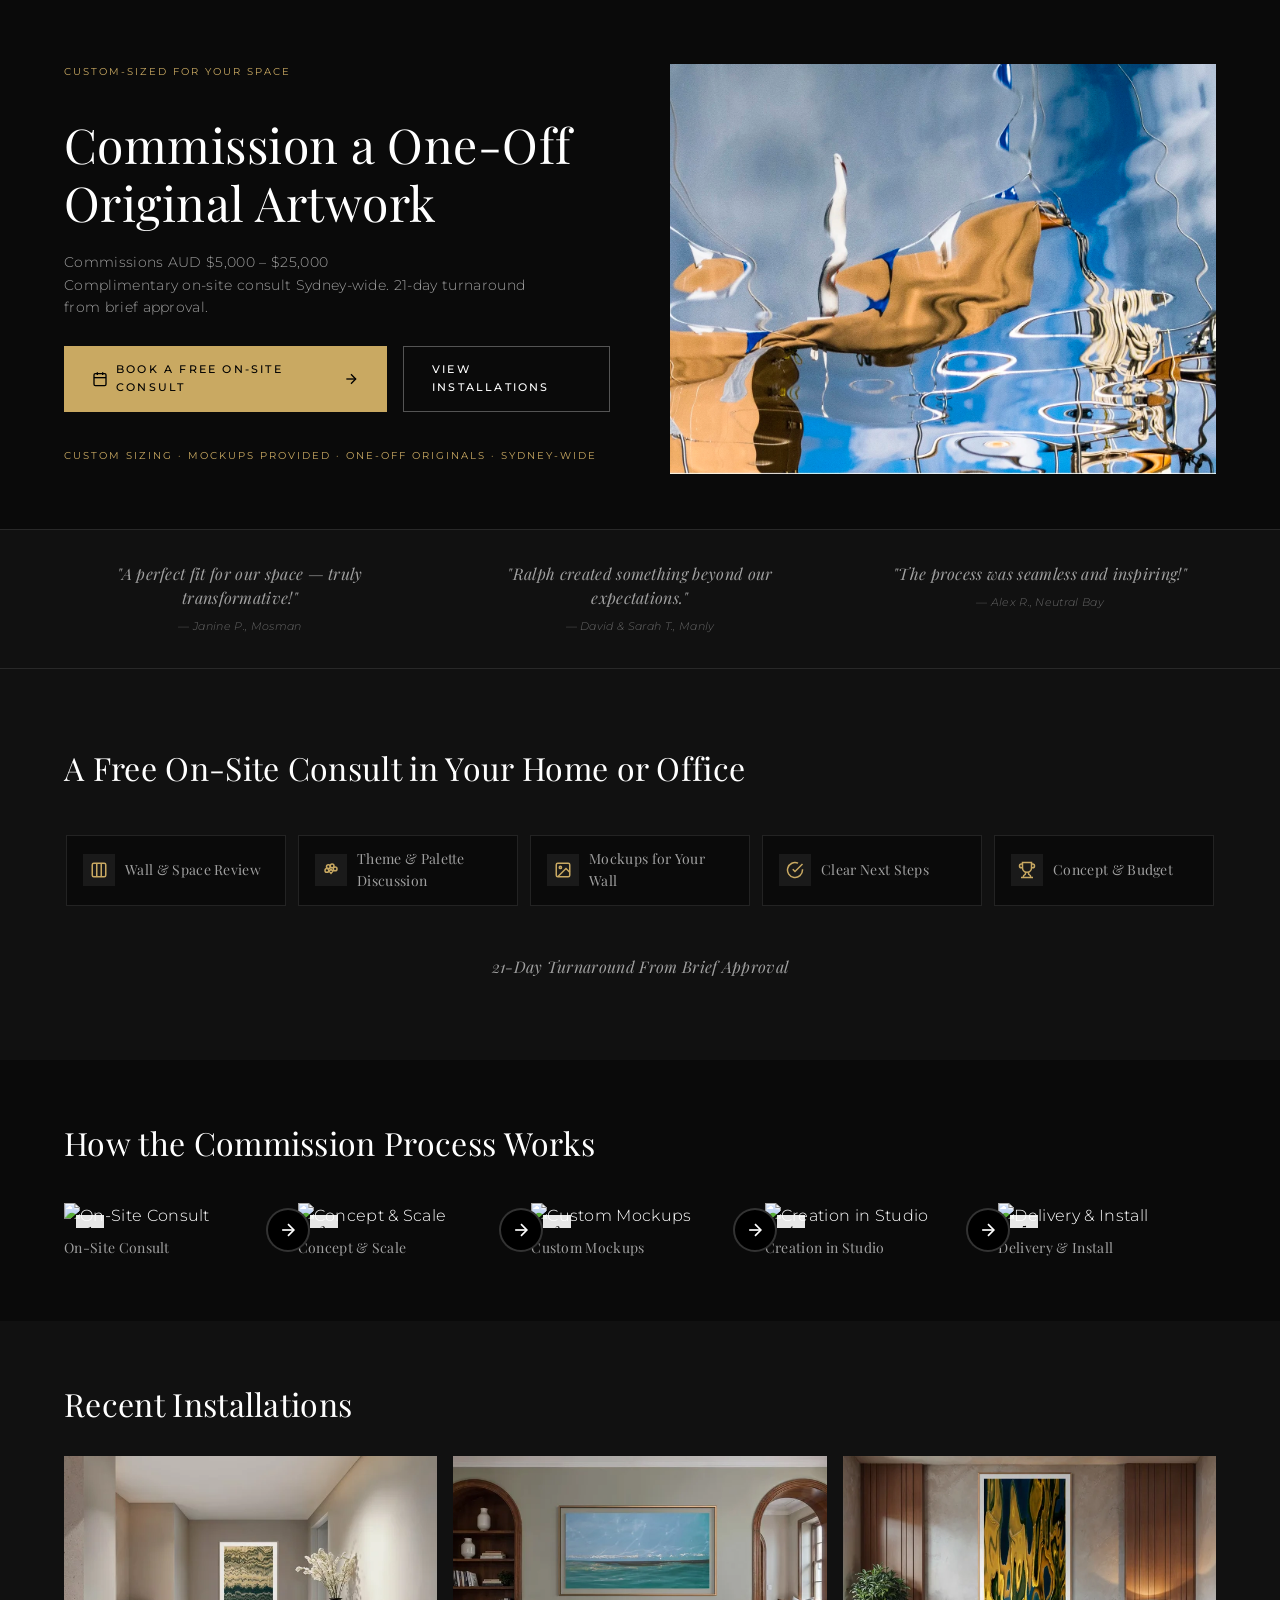
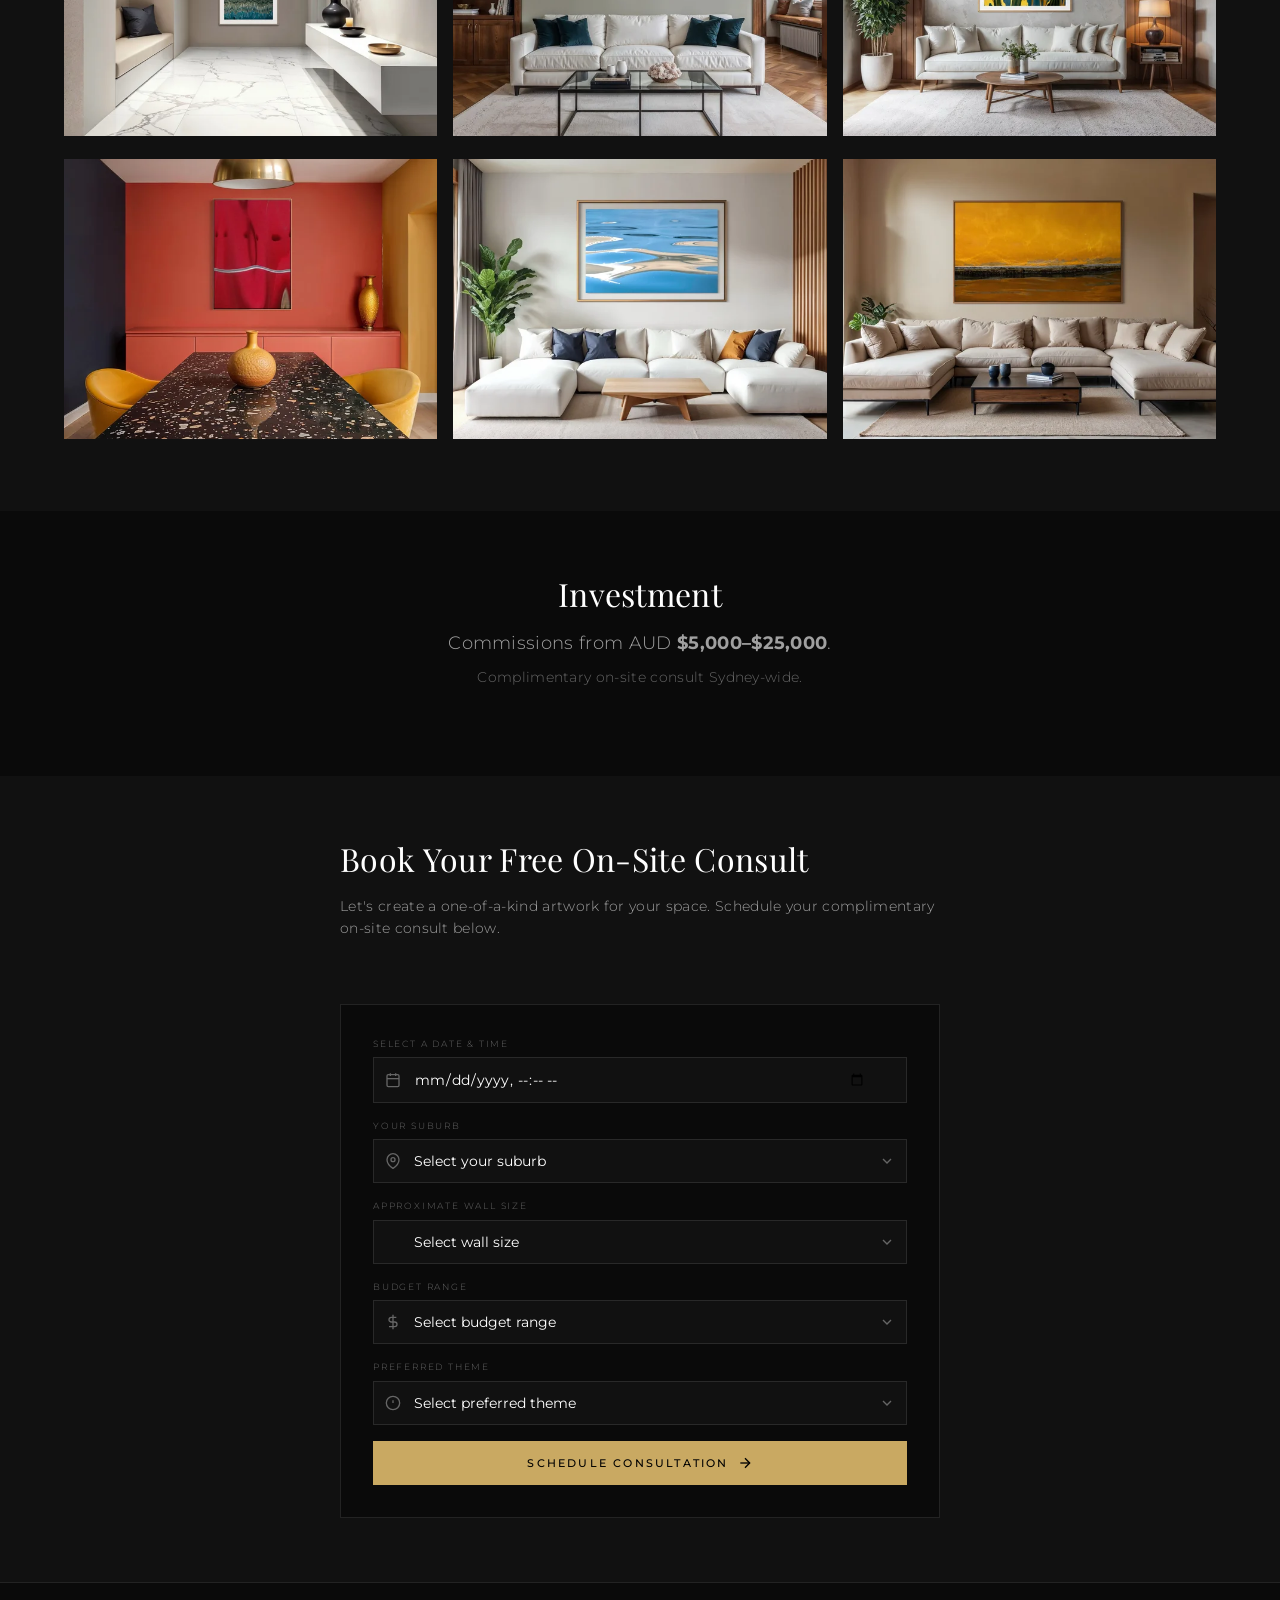
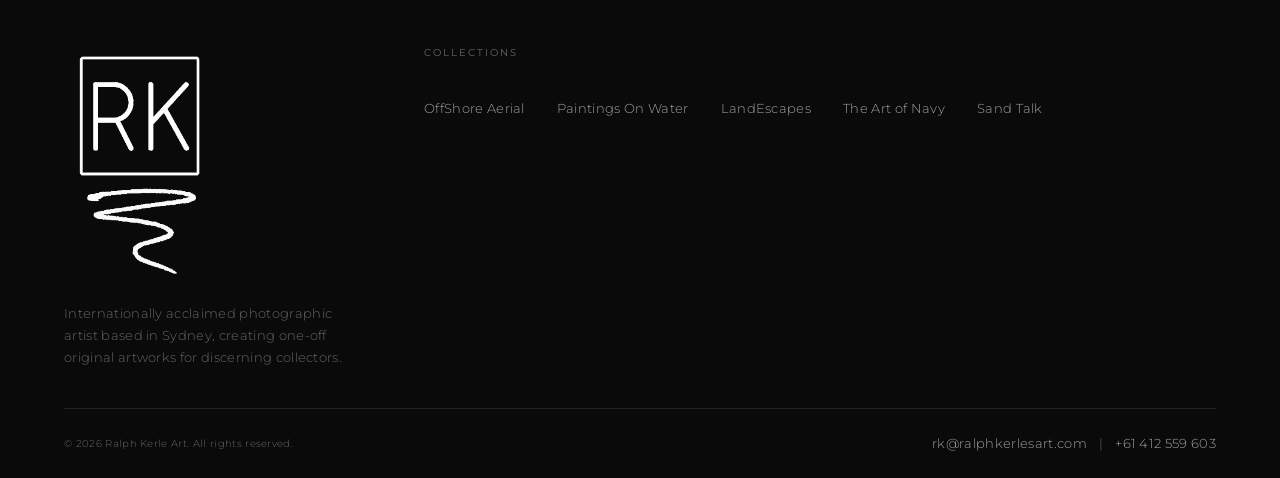
==== index.html @ 4b1fa20a "Deploy logic by Web Publisher" ====
<!DOCTYPE html>
<html lang="en">
<head>
    <meta charset="UTF-8">
    <meta name="viewport" content="width=device-width, initial-scale=1.0">
    <title>Ralph Kerle | Commission a One-Off Original Artwork</title>
    <link rel="preconnect" href="https://fonts.googleapis.com">
    <link rel="preconnect" href="https://fonts.gstatic.com" crossorigin>
    <link href="https://fonts.googleapis.com/css2?family=Playfair+Display+SC:wght@400;700&family=Playfair+Display:ital,wght@0,400;0,500;0,700;1,400;1,500&family=Montserrat:wght@200;300;400;500&display=swap" rel="stylesheet">
    <link rel="stylesheet" href="styles.css">
</head>
<body>
    <!-- Hero Section -->
    <section class="hero">
        <div class="container">
            <div class="hero-grid">
                <div class="hero-content">
                    <span class="eyebrow">Custom-Sized for Your Space</span>
                    <h1>Commission a One-Off Original Artwork</h1>
                    <p class="hero-subtitle">Commissions AUD $5,000 – $25,000<br>Complimentary on-site consult Sydney-wide. 21-day turnaround from brief approval.</p>
                    <div class="hero-ctas">
                        <a href="#book" class="btn btn-primary">
                            <svg width="16" height="16" viewBox="0 0 24 24" fill="none" stroke="currentColor" stroke-width="2">
                                <rect x="3" y="4" width="18" height="18" rx="2" ry="2"></rect>
                                <line x1="16" y1="2" x2="16" y2="6"></line>
                                <line x1="8" y1="2" x2="8" y2="6"></line>
                                <line x1="3" y1="10" x2="21" y2="10"></line>
                            </svg>
                            Book a Free On-Site Consult
                            <svg width="16" height="16" viewBox="0 0 24 24" fill="none" stroke="currentColor" stroke-width="2" class="arrow">
                                <line x1="5" y1="12" x2="19" y2="12"></line>
                                <polyline points="12 5 19 12 12 19"></polyline>
                            </svg>
                        </a>
                        <a href="#installations" class="btn btn-outline">View Installations</a>
                    </div>
                    <div class="trust-badges">
                        <span class="eyebrow" style="margin-bottom:0;">Custom Sizing · Mockups Provided · One-Off Originals · Sydney-Wide</span>
                    </div>
                </div>
                <div class="hero-image">
                    <img src="images/main.jpg" alt="Ralph Kerle Abstract Artwork">
                </div>
            </div>
        </div>
    </section>

    <!-- Testimonials Section -->
    <section class="testimonials">
        <div class="container">
            <div class="testimonials-grid">
                <div class="testimonial">
                    <p class="quote">"A perfect fit for our space — truly transformative!"</p>
                    <p class="author">— Janine P., Mosman</p>
                </div>
                <div class="testimonial">
                    <p class="quote">"Ralph created something beyond our expectations."</p>
                    <p class="author">— David &amp; Sarah T., Manly</p>
                </div>
                <div class="testimonial">
                    <p class="quote">"The process was seamless and inspiring!"</p>
                    <p class="author">— Alex R., Neutral Bay</p>
                </div>
            </div>
        </div>
    </section>

    <!-- Consult Process Section -->
    <section class="consult-process">
        <div class="container">
            <h2 class="consult-title">A Free On-Site Consult in Your Home or Office</h2>
            <div class="process-steps">
                <div class="step">
                    <div class="step-icon">
                        <svg width="18" height="18" viewBox="0 0 24 24" fill="none" stroke="currentColor" stroke-width="2">
                            <rect x="3" y="3" width="18" height="18" rx="2" ry="2"></rect>
                            <line x1="9" y1="3" x2="9" y2="21"></line>
                            <line x1="15" y1="3" x2="15" y2="21"></line>
                        </svg>
                    </div>
                    <span>Wall &amp; Space Review</span>
                </div>
                <div class="step">
                    <div class="step-icon">
                        <svg width="18" height="18" viewBox="0 0 24 24" fill="none" stroke="currentColor" stroke-width="2">
                            <circle cx="13.5" cy="6.5" r="2.5"></circle>
                            <circle cx="17.5" cy="10.5" r="2.5"></circle>
                            <circle cx="8.5" cy="7.5" r="2.5"></circle>
                            <circle cx="6.5" cy="12.5" r="2.5"></circle>
                            <path d="M12 16.5l-2.5-3 2.5-2.5 2.5 2.5-2.5 3z"></path>
                        </svg>
                    </div>
                    <span>Theme &amp; Palette Discussion</span>
                </div>
                <div class="step">
                    <div class="step-icon">
                        <svg width="18" height="18" viewBox="0 0 24 24" fill="none" stroke="currentColor" stroke-width="2">
                            <rect x="3" y="3" width="18" height="18" rx="2" ry="2"></rect>
                            <circle cx="8.5" cy="8.5" r="1.5"></circle>
                            <polyline points="21 15 16 10 5 21"></polyline>
                        </svg>
                    </div>
                    <span>Mockups for Your Wall</span>
                </div>
                <div class="step">
                    <div class="step-icon">
                        <svg width="18" height="18" viewBox="0 0 24 24" fill="none" stroke="currentColor" stroke-width="2">
                            <path d="M22 11.08V12a10 10 0 1 1-5.93-9.14"></path>
                            <polyline points="22 4 12 14.01 9 11.01"></polyline>
                        </svg>
                    </div>
                    <span>Clear Next Steps</span>
                </div>
                <div class="step">
                    <div class="step-icon">
                        <svg width="18" height="18" viewBox="0 0 24 24" fill="none" stroke="currentColor" stroke-width="2">
                            <path d="M6 9H4.5a2.5 2.5 0 0 1 0-5H6"></path>
                            <path d="M18 9h1.5a2.5 2.5 0 0 0 0-5H18"></path>
                            <path d="M4 22h16"></path>
                            <path d="M10 14.66V17c0 .55-.47.98-.97 1.21C7.85 18.75 7 20.24 7 22"></path>
                            <path d="M14 14.66V17c0 .55.47.98.97 1.21C16.15 18.75 17 20.24 17 22"></path>
                            <path d="M18 2H6v7a6 6 0 0 0 12 0V2z"></path>
                        </svg>
                    </div>
                    <span>Concept &amp; Budget</span>
                </div>
            </div>
            <div class="turnaround-banner">
                <span>21-Day Turnaround From Brief Approval</span>
            </div>
        </div>
    </section>

    <!-- Commission Steps Section -->
    <section class="commission-steps">
        <div class="container">
            <h2>How the Commission Process Works</h2>
            <div class="steps-grid">
                <div class="step-card">
                    <div class="step-image">
                        <img src="https://images.unsplash.com/photo-1600607687939-ce8a6c25118c?w=600&q=80" alt="On-Site Consult">
                        <span class="step-number">1</span>
                    </div>
                    <h3>On-Site Consult</h3>
                    <div class="arrow-circle">
                        <svg width="20" height="20" viewBox="0 0 24 24" fill="none" stroke="currentColor" stroke-width="2">
                            <line x1="5" y1="12" x2="19" y2="12"></line>
                            <polyline points="12 5 19 12 12 19"></polyline>
                        </svg>
                    </div>
                </div>
                <div class="step-card">
                    <div class="step-image">
                        <img src="https://images.unsplash.com/photo-1579783902614-a3fb3927b6a5?w=600&q=80" alt="Concept & Scale">
                        <span class="step-number">2</span>
                    </div>
                    <h3>Concept &amp; Scale</h3>
                    <div class="arrow-circle">
                        <svg width="20" height="20" viewBox="0 0 24 24" fill="none" stroke="currentColor" stroke-width="2">
                            <line x1="5" y1="12" x2="19" y2="12"></line>
                            <polyline points="12 5 19 12 12 19"></polyline>
                        </svg>
                    </div>
                </div>
                <div class="step-card">
                    <div class="step-image">
                        <img src="https://images.unsplash.com/photo-1549490349-8643362247b5?w=600&q=80" alt="Custom Mockups">
                        <span class="step-number">3</span>
                    </div>
                    <h3>Custom Mockups</h3>
                    <div class="arrow-circle">
                        <svg width="20" height="20" viewBox="0 0 24 24" fill="none" stroke="currentColor" stroke-width="2">
                            <line x1="5" y1="12" x2="19" y2="12"></line>
                            <polyline points="12 5 19 12 12 19"></polyline>
                        </svg>
                    </div>
                </div>
                <div class="step-card">
                    <div class="step-image">
                        <img src="https://images.unsplash.com/photo-1460661419201-fd4cecdf8a8b?w=600&q=80" alt="Creation in Studio">
                        <span class="step-number">4</span>
                    </div>
                    <h3>Creation in Studio</h3>
                    <div class="arrow-circle">
                        <svg width="20" height="20" viewBox="0 0 24 24" fill="none" stroke="currentColor" stroke-width="2">
                            <line x1="5" y1="12" x2="19" y2="12"></line>
                            <polyline points="12 5 19 12 12 19"></polyline>
                        </svg>
                    </div>
                </div>
                <div class="step-card">
                    <div class="step-image">
                        <img src="https://images.unsplash.com/photo-1513364776144-60967b0f800f?w=600&q=80" alt="Delivery & Install">
                        <span class="step-number">5</span>
                    </div>
                    <h3>Delivery &amp; Install</h3>
                </div>
            </div>
        </div>
    </section>

    <!-- Recent Installations Section -->
    <section class="installations" id="installations">
        <div class="container">
            <h2>Recent Installations</h2>
            <div class="installations-grid">
                <div class="installation-card">
                    <img src="installations/IMG_2394.webp" alt="Coastal Residence">
                    <div class="installation-overlay">
                        <p class="title">Coastal Residence</p>
                        <p class="location">Mosman, NSW</p>
                    </div>
                </div>
                <div class="installation-card">
                    <img src="installations/IMG_2610.webp" alt="Penthouse Suite">
                    <div class="installation-overlay">
                        <p class="title">Penthouse Suite</p>
                        <p class="location">Sydney CBD</p>
                    </div>
                </div>
                <div class="installation-card">
                    <img src="installations/IMG_2644.webp" alt="Beach House">
                    <div class="installation-overlay">
                        <p class="title">Beach House</p>
                        <p class="location">Palm Beach</p>
                    </div>
                </div>
                <div class="installation-card">
                    <img src="installations/IMG_2653.webp" alt="Modern Villa">
                    <div class="installation-overlay">
                        <p class="title">Modern Villa</p>
                        <p class="location">Vaucluse</p>
                    </div>
                </div>
                <div class="installation-card">
                    <img src="installations/IMG_2668.webp" alt="Waterfront Home">
                    <div class="installation-overlay">
                        <p class="title">Waterfront Home</p>
                        <p class="location">Neutral Bay</p>
                    </div>
                </div>
                <div class="installation-card">
                    <img src="installations/IMG_2708.webp" alt="Contemporary Loft">
                    <div class="installation-overlay">
                        <p class="title">Contemporary Loft</p>
                        <p class="location">Surry Hills</p>
                    </div>
                </div>
            </div>
        </div>
    </section>

    <!-- Investment Section -->
    <section class="investment">
        <div class="container">
            <div class="investment-content" style="text-align: center;">
                <h2>Investment</h2>
                <p class="lead">Commissions from AUD <strong>$5,000–$25,000</strong>.</p>
                <p class="sub">Complimentary on-site consult Sydney-wide.</p>
            </div>
        </div>
    </section>

    <!-- Booking Form Section -->
    <section class="booking" id="book">
        <div class="container">
            <div class="booking-grid">
                <div class="booking-content">
                    <h2>Book Your Free On-Site Consult</h2>
                    <p>Let's create a one-of-a-kind artwork for your space. Schedule your complimentary on-site consult below.</p>
                </div>
                <div class="booking-form">
                    <form id="consultForm">
                        <div class="form-group">
                            <label>Select a Date &amp; Time</label>
                            <div class="input-wrapper">
                                <svg class="icon-left" width="16" height="16" viewBox="0 0 24 24" fill="none" stroke="currentColor" stroke-width="2">
                                    <rect x="3" y="4" width="18" height="18" rx="2" ry="2"></rect>
                                    <line x1="16" y1="2" x2="16" y2="6"></line>
                                    <line x1="8" y1="2" x2="8" y2="6"></line>
                                    <line x1="3" y1="10" x2="21" y2="10"></line>
                                </svg>
                                <input type="datetime-local" name="date" required>
                            </div>
                        </div>
                        <div class="form-group">
                            <label>Your Suburb</label>
                            <div class="select-wrapper">
                                <svg class="icon-left" width="16" height="16" viewBox="0 0 24 24" fill="none" stroke="currentColor" stroke-width="2">
                                    <path d="M21 10c0 7-9 13-9 13s-9-6-9-13a9 9 0 0 1 18 0z"></path>
                                    <circle cx="12" cy="10" r="3"></circle>
                                </svg>
                                <select name="suburb" required>
                                    <option value="">Select your suburb</option>
                                    <option value="mosman">Mosman</option>
                                    <option value="manly">Manly</option>
                                    <option value="neutral-bay">Neutral Bay</option>
                                    <option value="vaucluse">Vaucluse</option>
                                    <option value="palm-beach">Palm Beach</option>
                                    <option value="surry-hills">Surry Hills</option>
                                    <option value="bondi">Bondi</option>
                                    <option value="double-bay">Double Bay</option>
                                    <option value="other">Other</option>
                                </select>
                                <svg class="icon-right" width="16" height="16" viewBox="0 0 24 24" fill="none" stroke="currentColor" stroke-width="2">
                                    <polyline points="6 9 12 15 18 9"></polyline>
                                </svg>
                            </div>
                        </div>
                        <div class="form-group">
                            <label>Approximate Wall Size</label>
                            <div class="select-wrapper">
                                <select name="wallSize">
                                    <option value="">Select wall size</option>
                                    <option value="small">Small (up to 1m)</option>
                                    <option value="medium">Medium (1m – 2m)</option>
                                    <option value="large">Large (2m – 3m)</option>
                                    <option value="xlarge">Extra Large (3m+)</option>
                                </select>
                                <svg class="icon-right" width="16" height="16" viewBox="0 0 24 24" fill="none" stroke="currentColor" stroke-width="2">
                                    <polyline points="6 9 12 15 18 9"></polyline>
                                </svg>
                            </div>
                        </div>
                        <div class="form-group">
                            <label>Budget Range</label>
                            <div class="select-wrapper">
                                <svg class="icon-left" width="16" height="16" viewBox="0 0 24 24" fill="none" stroke="currentColor" stroke-width="2">
                                    <line x1="12" y1="1" x2="12" y2="23"></line>
                                    <path d="M17 5H9.5a3.5 3.5 0 0 0 0 7h5a3.5 3.5 0 0 1 0 7H6"></path>
                                </svg>
                                <select name="budget" required>
                                    <option value="">Select budget range</option>
                                    <option value="5-10k">$5,000 – $10,000</option>
                                    <option value="10-15k">$10,000 – $15,000</option>
                                    <option value="15-20k">$15,000 – $20,000</option>
                                    <option value="20-25k">$20,000 – $25,000</option>
                                    <option value="25k+">$25,000+</option>
                                </select>
                                <svg class="icon-right" width="16" height="16" viewBox="0 0 24 24" fill="none" stroke="currentColor" stroke-width="2">
                                    <polyline points="6 9 12 15 18 9"></polyline>
                                </svg>
                            </div>
                        </div>
                        <div class="form-group">
                            <label>Preferred Theme</label>
                            <div class="select-wrapper">
                                <svg class="icon-left" width="16" height="16" viewBox="0 0 24 24" fill="none" stroke="currentColor" stroke-width="2">
                                    <circle cx="12" cy="12" r="10"></circle>
                                    <line x1="12" y1="8" x2="12" y2="12"></line>
                                    <line x1="12" y1="16" x2="12.01" y2="16"></line>
                                </svg>
                                <select name="theme" required>
                                    <option value="">Select preferred theme</option>
                                    <option value="coastal">Coastal &amp; Ocean</option>
                                    <option value="urban">Urban Reflections</option>
                                    <option value="aerial">Aerial &amp; Earth</option>
                                    <option value="abstract">Abstract</option>
                                    <option value="not-sure">Not sure yet</option>
                                </select>
                                <svg class="icon-right" width="16" height="16" viewBox="0 0 24 24" fill="none" stroke="currentColor" stroke-width="2">
                                    <polyline points="6 9 12 15 18 9"></polyline>
                                </svg>
                            </div>
                        </div>
                        <button type="submit" class="btn btn-primary btn-full">
                            Schedule Consultation
                            <svg width="16" height="16" viewBox="0 0 24 24" fill="none" stroke="currentColor" stroke-width="2" class="arrow">
                                <line x1="5" y1="12" x2="19" y2="12"></line>
                                <polyline points="12 5 19 12 12 19"></polyline>
                            </svg>
                        </button>
                    </form>
                    <div id="successMessage" class="success-message" style="display: none;">
                        <div class="success-icon">
                            <svg width="32" height="32" viewBox="0 0 24 24" fill="none" stroke="currentColor" stroke-width="3">
                                <polyline points="20 6 9 17 4 12"></polyline>
                            </svg>
                        </div>
                        <h3>Thank You!</h3>
                        <p>We've received your request and will be in touch within 24 hours.</p>
                    </div>
                </div>
            </div>
        </div>
    </section>

    <!-- Footer -->
    <footer class="footer">
        <div class="container">
            <div class="footer-grid">
                <div class="footer-brand">
                    <img src="logo.gif" alt="Ralph Kerle" class="footer-logo">
                    <p>Internationally acclaimed photographic artist based in Sydney, creating one-off original artworks for discerning collectors.</p>
                </div>
                <div class="footer-links">
                    <h4>Collections</h4>
                    <ul>
                        <li><a href="https://www.ralphkerlesart.com/artwork-for-sale/offshore-aerial-collection" target="_blank">OffShore Aerial</a></li>
                        <li><a href="https://www.ralphkerlesart.com/artwork-for-sale/paintings-on-water-collection" target="_blank">Paintings On Water</a></li>
                        <li><a href="https://www.ralphkerlesart.com/artwork-for-sale/landescapes-collection" target="_blank">LandEscapes</a></li>
                        <li><a href="https://www.ralphkerlesart.com/the-art-of-navy-exhibition-review" target="_blank">The Art of Navy</a></li>
                        <li><a href="https://www.ralphkerlesart.com/artwork-for-sale/sand-talk-collection" target="_blank">Sand Talk</a></li>
                    </ul>
                </div>
                
            </div>
            <div class="footer-bottom">
                <p>© 2026 Ralph Kerle Art. All rights reserved.</p>
                <div class="footer-contact-line">
                    <a href="mailto:rk@ralphkerlesart.com">rk@ralphkerlesart.com</a>
                    <span class="contact-separator">|</span>
                    <a href="tel:+61412559603">+61 412 559 603</a>
                </div>
            </div>
        </div>
    </footer>

    <script src="script.js"></script>
</body>
</html>
---- styles.css ----
/* CSS Variables */
:root {
    --bg-primary: #0a0a0a;
    --bg-secondary: #111111;
    --bg-card: #1a1a1a;
    --text-primary: #ffffff;
    --text-secondary: #a0a0a0;
    --text-muted: #666666;
    --accent: #c9a962;
    --accent-hover: #d4b876;
    --border: rgba(255, 255, 255, 0.1);
    --font-serif: 'Playfair Display', serif;
    --font-display: 'Playfair Display SC', serif;
    --font-sans: 'Montserrat', sans-serif;
}

/* Reset & Base */
*, *::before, *::after {
    margin: 0;
    padding: 0;
    box-sizing: border-box;
}

html {
    scroll-behavior: smooth;
}

body {
    font-family: var(--font-sans);
    font-weight: 300;
    background-color: var(--bg-primary);
    color: var(--text-primary);
    line-height: 1.6;
    letter-spacing: 0.02em;
}

.container {
    max-width: 1200px;
    margin: 0 auto;
    padding: 0 24px;
}

/* Typography */
h1, h2, h3, h4 {
    font-family: var(--font-serif);
    font-weight: 400;
    line-height: 1.2;
}

h1 {
    font-size: clamp(2rem, 4vw, 3rem);
    letter-spacing: 0.01em;
}

h2 {
    font-size: clamp(1.5rem, 3vw, 2rem);
    letter-spacing: 0.01em;
}

/* Eyebrow */
.eyebrow {
    display: block;
    font-family: var(--font-sans);
    font-size: 10px;
    font-weight: 400;
    letter-spacing: 0.2em;
    text-transform: uppercase;
    color: var(--accent);
    margin-bottom: 16px;
}

/* Buttons */
.btn {
    display: inline-flex;
    align-items: center;
    justify-content: center;
    gap: 8px;
    padding: 14px 28px;
    font-family: var(--font-sans);
    font-size: 11px;
    font-weight: 500;
    letter-spacing: 0.2em;
    text-transform: uppercase;
    text-decoration: none;
    border: none;
    cursor: pointer;
    transition: all 0.3s ease;
}

.btn svg {
    flex-shrink: 0;
}

.btn .arrow {
    transition: transform 0.3s ease;
}

.btn:hover .arrow {
    transform: translateX(4px);
}

.btn-primary {
    background-color: var(--accent);
    color: #000;
}

.btn-primary:hover {
    background-color: var(--accent-hover);
}

.btn-outline {
    background-color: transparent;
    color: var(--text-primary);
    border: 1px solid rgba(255, 255, 255, 0.3);
}

.btn-outline:hover {
    background-color: var(--text-primary);
    color: #000;
}

.btn-full {
    width: 100%;
}

/* Hero Section */
.hero {
    padding: 64px 0 48px;
    background-color: var(--bg-primary);
}

.hero-grid {
    display: grid;
    grid-template-columns: 1fr;
    gap: 40px;
    align-items: start;
}

.hero-content {
    display: flex;
    flex-direction: column;
    gap: 20px;
}

.hero-content h1 {
    color: var(--text-primary);
}

.hero-subtitle {
    font-size: 14px;
    color: var(--text-secondary);
    max-width: 480px;
}

.hero-ctas {
    display: flex;
    flex-direction: row;
    gap: 16px;
    padding-top: 8px;
}

.trust-badges {
    display: flex;
    flex-wrap: wrap;
    gap: 24px;
    padding-top: 16px;
}

.badge {
    display: flex;
    align-items: center;
    gap: 8px;
    font-size: 10px;
    letter-spacing: 0.15em;
    text-transform: uppercase;
    color: var(--text-muted);
}

.badge-dot {
    width: 6px;
    height: 6px;
    background-color: var(--accent);
    border-radius: 50%;
}

.hero-image {
    position: relative;
}

.hero-image img {
    width: 100%;
    height: auto;
    aspect-ratio: 4/3;
    object-fit: cover;
}

.testimonial-float {
    position: absolute;
    bottom: -20px;
    left: -20px;
    background-color: var(--bg-secondary);
    padding: 20px;
    border: 1px solid var(--border);
    max-width: 240px;
}

.testimonial-float .quote {
    font-family: var(--font-serif);
    font-style: italic;
    font-size: 14px;
    color: var(--text-secondary);
    margin-bottom: 8px;
}

.testimonial-float .author {
    font-size: 9px;
    letter-spacing: 0.15em;
    text-transform: uppercase;
    color: var(--accent);
}

/* Testimonials Section */
.testimonials {
    padding: 32px 0;
    background-color: var(--bg-secondary);
    border-top: 1px solid var(--border);
}

.testimonials-grid {
    display: grid;
    grid-template-columns: 1fr;
    gap: 40px;
    text-align: center;
}

.testimonial .quote {
    font-family: var(--font-serif);
    font-style: italic;
    font-size: 16px;
    line-height: 1.5;
    color: var(--text-secondary);
    margin-bottom: 8px;
}

.testimonial .author {
    font-size: 11px;
    font-style: italic;
    color: var(--text-muted);
}

/* Consult Process Section */
.consult-process {
    padding: 80px 0;
    background-color: var(--bg-secondary);
    border-top: 1px solid var(--border);
}

.process-grid {
    display: grid;
    grid-template-columns: 1fr;
    gap: 40px;
}

.process-content h2 {
    color: var(--text-primary);
    margin-bottom: 20px;
}

.consult-title {
    color: var(--text-primary);
    margin-bottom: 48px;
}

.feature-check {
    display: flex;
    align-items: center;
    gap: 10px;
    margin-bottom: 24px;
}

.check-icon {
    width: 24px;
    height: 24px;
    background-color: var(--accent);
    display: flex;
    align-items: center;
    justify-content: center;
    color: #000;
}

.feature-check span {
    font-size: 13px;
    color: var(--text-secondary);
}

.testimonial-box {
    background-color: var(--bg-primary);
    padding: 20px;
    border-left: 2px solid var(--accent);
}

.testimonial-box .quote {
    font-family: var(--font-serif);
    font-style: italic;
    font-size: 16px;
    color: var(--text-secondary);
    margin-bottom: 10px;
}

.testimonial-box .author {
    font-size: 9px;
    letter-spacing: 0.15em;
    text-transform: uppercase;
    color: var(--accent);
}

.process-steps {
    display: flex;
    flex-direction: row;
    flex-wrap: wrap;
    justify-content: center;
    gap: 12px;
}

.step {
    display: flex;
    align-items: center;
    gap: 10px;
    padding: 12px 16px;
    background-color: var(--bg-primary);
    border: 1px solid var(--border);
    transition: border-color 0.3s ease;
    flex: 1;
    min-width: 180px;
    max-width: 220px;
}

.step:hover {
    border-color: rgba(201, 169, 98, 0.3);
}

.step-icon {
    width: 32px;
    height: 32px;
    background-color: var(--bg-card);
    display: flex;
    align-items: center;
    justify-content: center;
    color: var(--accent);
    flex-shrink: 0;
}

.step span {
    font-family: var(--font-serif);
    font-size: 14px;
    color: var(--text-secondary);
}

.turnaround-banner {
    text-align: center;
    margin-top: 48px;
}

.turnaround-banner span {
    display: inline-block;
    font-family: var(--font-serif);
    font-style: italic;
    font-size: 16px;
    color: var(--text-secondary);
    letter-spacing: 0.02em;
}

/* Commission Steps Section */
.commission-steps {
    padding: 64px 0;
    background-color: var(--bg-primary);
}

.commission-steps h2 {
    color: var(--text-primary);
    margin-bottom: 40px;
}

.steps-grid {
    display: grid;
    grid-template-columns: repeat(2, 1fr);
    gap: 16px;
}

.step-card {
    position: relative;
}

.step-card:last-child .arrow-circle {
    display: none;
}

.step-image {
    position: relative;
    overflow: hidden;
}

.step-image img {
    width: 100%;
    aspect-ratio: 3/4;
    object-fit: cover;
    transition: transform 0.5s ease;
}

.step-card:hover .step-image img {
    transform: scale(1.05);
}

.step-number {
    position: absolute;
    top: 12px;
    left: 12px;
    width: 28px;
    height: 28px;
    background-color: rgba(255, 255, 255, 0.9);
    display: flex;
    align-items: center;
    justify-content: center;
    font-family: var(--font-display);
    font-size: 12px;
    color: #000;
}

.step-card h3 {
    font-size: 14px;
    color: var(--text-secondary);
    margin-top: 12px;
}

.arrow-circle {
    position: absolute;
    top: 50%;
    right: -28px;
    transform: translateY(-50%);
    width: 44px;
    height: 44px;
    background-color: #000;
    border: 2px solid rgba(255, 255, 255, 0.2);
    border-radius: 50%;
    display: flex;
    align-items: center;
    justify-content: center;
    color: var(--text-primary);
    z-index: 10;
}

.steps-cta {
    text-align: center;
    margin-top: 40px;
}

/* Installations Section */
.installations {
    padding: 64px 0;
    background-color: var(--bg-secondary);
}

.installations h2 {
    color: var(--text-primary);
    margin-bottom: 32px;
}

.installations-grid {
    display: grid;
    grid-template-columns: repeat(2, 1fr);
    gap: 16px;
}

.installation-card {
    position: relative;
    overflow: hidden;
}

.installation-card img {
    width: 100%;
    aspect-ratio: 4/3;
    object-fit: cover;
    transition: transform 0.5s ease;
}

.installation-card:hover img {
    transform: scale(1.05);
}

.installation-overlay {
    position: absolute;
    inset: 0;
    background: linear-gradient(to top, rgba(0, 0, 0, 0.8), transparent);
    display: flex;
    flex-direction: column;
    justify-content: flex-end;
    padding: 16px;
    opacity: 0;
    transform: translateY(100%);
    transition: all 0.3s ease;
}

.installation-card:hover .installation-overlay {
    opacity: 1;
    transform: translateY(0);
}

.installation-overlay .title {
    font-family: var(--font-serif);
    font-size: 16px;
    color: var(--text-primary);
}

.installation-overlay .location {
    font-size: 10px;
    letter-spacing: 0.15em;
    text-transform: uppercase;
    color: var(--accent);
    margin-top: 4px;
}

/* Investment Section */
.investment {
    padding: 64px 0;
    background-color: var(--bg-primary);
}

.investment-grid {
    display: grid;
    grid-template-columns: 1fr;
    gap: 40px;
}

.investment-content h2 {
    color: var(--text-primary);
    margin-bottom: 16px;
}

.investment-content .lead {
    font-size: 18px;
    color: var(--text-secondary);
    margin-bottom: 8px;
}

.investment-content .sub {
    font-size: 14px;
    color: var(--text-muted);
    margin-bottom: 24px;
}

.investment-features {
    display: flex;
    flex-direction: column;
    gap: 16px;
}

.feature {
    display: flex;
    align-items: flex-start;
    gap: 16px;
    padding: 20px;
    background-color: var(--bg-secondary);
    border: 1px solid var(--border);
    transition: border-color 0.3s ease;
}

.feature:hover {
    border-color: rgba(201, 169, 98, 0.3);
}

.feature-icon {
    width: 40px;
    height: 40px;
    background-color: var(--accent);
    display: flex;
    align-items: center;
    justify-content: center;
    color: #000;
    flex-shrink: 0;
}

.feature-text {
    display: flex;
    flex-direction: column;
}

.feature-text .label {
    font-size: 9px;
    letter-spacing: 0.2em;
    text-transform: uppercase;
    color: var(--text-muted);
}

.feature-text .value {
    font-family: var(--font-serif);
    font-size: 20px;
    color: var(--text-primary);
    margin-top: 4px;
}

.feature-text .detail {
    font-size: 12px;
    color: var(--text-muted);
    margin-top: 4px;
}

/* Booking Section */
.booking {
    padding: 64px 0;
    background-color: var(--bg-secondary);
}

.booking-grid {
    display: flex;
    flex-direction: column;
    gap: 40px;
    max-width: 600px;
    margin: 0 auto;
}

.booking-content h2 {
    color: var(--text-primary);
    margin-bottom: 16px;
}

.booking-content > p {
    font-size: 14px;
    color: var(--text-secondary);
    margin-bottom: 24px;
}

.benefits {
    display: flex;
    flex-direction: column;
    gap: 12px;
}

.benefit {
    display: flex;
    align-items: center;
    gap: 10px;
}

.benefit span {
    font-size: 14px;
    color: var(--text-secondary);
}

.booking-form {
    background-color: var(--bg-primary);
    padding: 32px;
    border: 1px solid var(--border);
}

.form-group {
    margin-bottom: 16px;
}

.form-group label {
    display: block;
    font-size: 9px;
    letter-spacing: 0.2em;
    text-transform: uppercase;
    color: var(--text-muted);
    margin-bottom: 6px;
}

.select-wrapper,
.input-wrapper {
    position: relative;
}

.select-wrapper .icon-left,
.input-wrapper .icon-left {
    position: absolute;
    left: 12px;
    top: 50%;
    transform: translateY(-50%);
    color: var(--text-muted);
    pointer-events: none;
}

.select-wrapper .icon-right {
    position: absolute;
    right: 12px;
    top: 50%;
    transform: translateY(-50%);
    color: var(--text-muted);
    pointer-events: none;
}

.select-wrapper select,
.input-wrapper input,
.form-group input[type="text"] {
    width: 100%;
    padding: 12px 40px;
    background-color: var(--bg-secondary);
    border: 1px solid var(--border);
    color: var(--text-primary);
    font-family: var(--font-sans);
    font-size: 14px;
    appearance: none;
    transition: border-color 0.3s ease;
}

.form-group input[type="text"] {
    padding: 12px 16px;
}

.select-wrapper select:focus,
.input-wrapper input:focus,
.form-group input[type="text"]:focus {
    outline: none;
    border-color: var(--accent);
}

.select-wrapper select option {
    background-color: var(--bg-secondary);
    color: var(--text-primary);
}

.form-note {
    text-align: center;
    font-size: 10px;
    color: var(--text-muted);
    margin-top: 16px;
}

.success-message {
    text-align: center;
    padding: 40px 20px;
}

.success-icon {
    width: 48px;
    height: 48px;
    background-color: var(--accent);
    display: flex;
    align-items: center;
    justify-content: center;
    color: #000;
    margin: 0 auto 20px;
}

.success-message h3 {
    font-size: 24px;
    color: var(--text-primary);
    margin-bottom: 8px;
}

.success-message p {
    font-size: 14px;
    color: var(--text-secondary);
}

/* Footer */
.footer {
    padding: 64px 0 0;
    background-color: var(--bg-primary);
    border-top: 1px solid var(--border);
}

.footer-grid {
    display: flex;
    flex-direction: column;
    gap: 40px;
    padding-bottom: 40px;
}

.footer-links {
    display: flex;
    flex-direction: column;
    gap: 20px;
}

.footer-links h4 {
    margin-bottom: 0;
}

.footer-links ul {
    display: flex;
    flex-wrap: wrap;
    gap: 16px 32px;
    list-style: none;
}

.footer-links li {
    margin-bottom: 0;
}

.footer-logo {
    max-width: 150px;
    width: auto;
    height: auto;
    object-fit: contain;
    margin-bottom: 16px;
    display: block;
}

.footer-brand p {
    font-size: 13px;
    color: var(--text-muted);
    line-height: 1.7;
}

.footer-links h4,
.footer-subscribe h4 {
    font-family: var(--font-sans);
    font-size: 10px;
    font-weight: 400;
    letter-spacing: 0.2em;
    text-transform: uppercase;
    color: var(--text-muted);
    margin-bottom: 16px;
}

.footer-links ul {
    list-style: none;
}

.footer-links li {
    margin-bottom: 10px;
}

.footer-links a {
    font-size: 13px;
    color: var(--text-secondary);
    text-decoration: none;
    transition: color 0.3s ease;
}

.footer-links a:hover {
    color: var(--accent);
}

.footer-subscribe p {
    font-size: 13px;
    color: var(--text-muted);
    margin-bottom: 16px;
}

.footer-subscribe form {
    display: flex;
    flex-direction: column;
    gap: 8px;
}

.footer-subscribe input {
    padding: 12px 16px;
    background-color: var(--bg-secondary);
    border: 1px solid var(--border);
    color: var(--text-primary);
    font-family: var(--font-sans);
    font-size: 13px;
}

.footer-subscribe input:focus {
    outline: none;
    border-color: var(--accent);
}

.footer-subscribe button {
    padding: 12px 16px;
    background-color: var(--accent);
    color: #000;
    font-family: var(--font-sans);
    font-size: 10px;
    font-weight: 500;
    letter-spacing: 0.15em;
    text-transform: uppercase;
    border: none;
    cursor: pointer;
    transition: background-color 0.3s ease;
}

.footer-subscribe button:hover {
    background-color: var(--accent-hover);
}

.footer-bottom {
    display: flex;
    flex-direction: column;
    align-items: center;
    gap: 16px;
    padding: 24px 0;
    border-top: 1px solid var(--border);
}

.footer-bottom p {
    font-size: 10px;
    color: var(--text-muted);
}

.footer-contact-line {
    display: flex;
    align-items: center;
    gap: 12px;
    font-size: 13px;
}

.footer-contact-line a {
    color: var(--text-secondary);
    text-decoration: none;
    transition: color 0.3s ease;
}

.footer-contact-line a:hover {
    color: var(--accent);
}

.contact-separator {
    color: var(--text-muted);
}

/* Responsive */
@media (min-width: 768px) {
    .hero-grid {
        grid-template-columns: 1fr 1fr;
        gap: 60px;
    }

    .testimonials-grid {
        grid-template-columns: repeat(3, 1fr);
        gap: 48px;
    }

    .process-grid {
        grid-template-columns: 1fr 1fr;
    }

    .steps-grid {
        grid-template-columns: repeat(3, 1fr);
    }

    .installations-grid {
        grid-template-columns: repeat(3, 1fr);
    }

    .investment-grid {
        grid-template-columns: 1fr 1fr;
    }

    .booking-grid {
        flex-direction: column;
    }

    .footer-grid {
        flex-direction: row;
        justify-content: flex-start;
        align-items: flex-start;
        gap: 80px;
    }
    
    .footer-brand {
        max-width: 280px;
    }

    .footer-bottom {
        flex-direction: row;
        justify-content: space-between;
    }
}

@media (min-width: 1024px) {
    .steps-grid {
        grid-template-columns: repeat(5, 1fr);
    }
}

/* Animations */
@keyframes fadeIn {
    from {
        opacity: 0;
        transform: translateY(20px);
    }
    to {
        opacity: 1;
        transform: translateY(0);
    }
}

.reveal {
    opacity: 0;
    transform: translateY(20px);
    transition: opacity 0.6s ease, transform 0.6s ease;
}

.reveal.active {
    opacity: 1;
    transform: translateY(0);
}
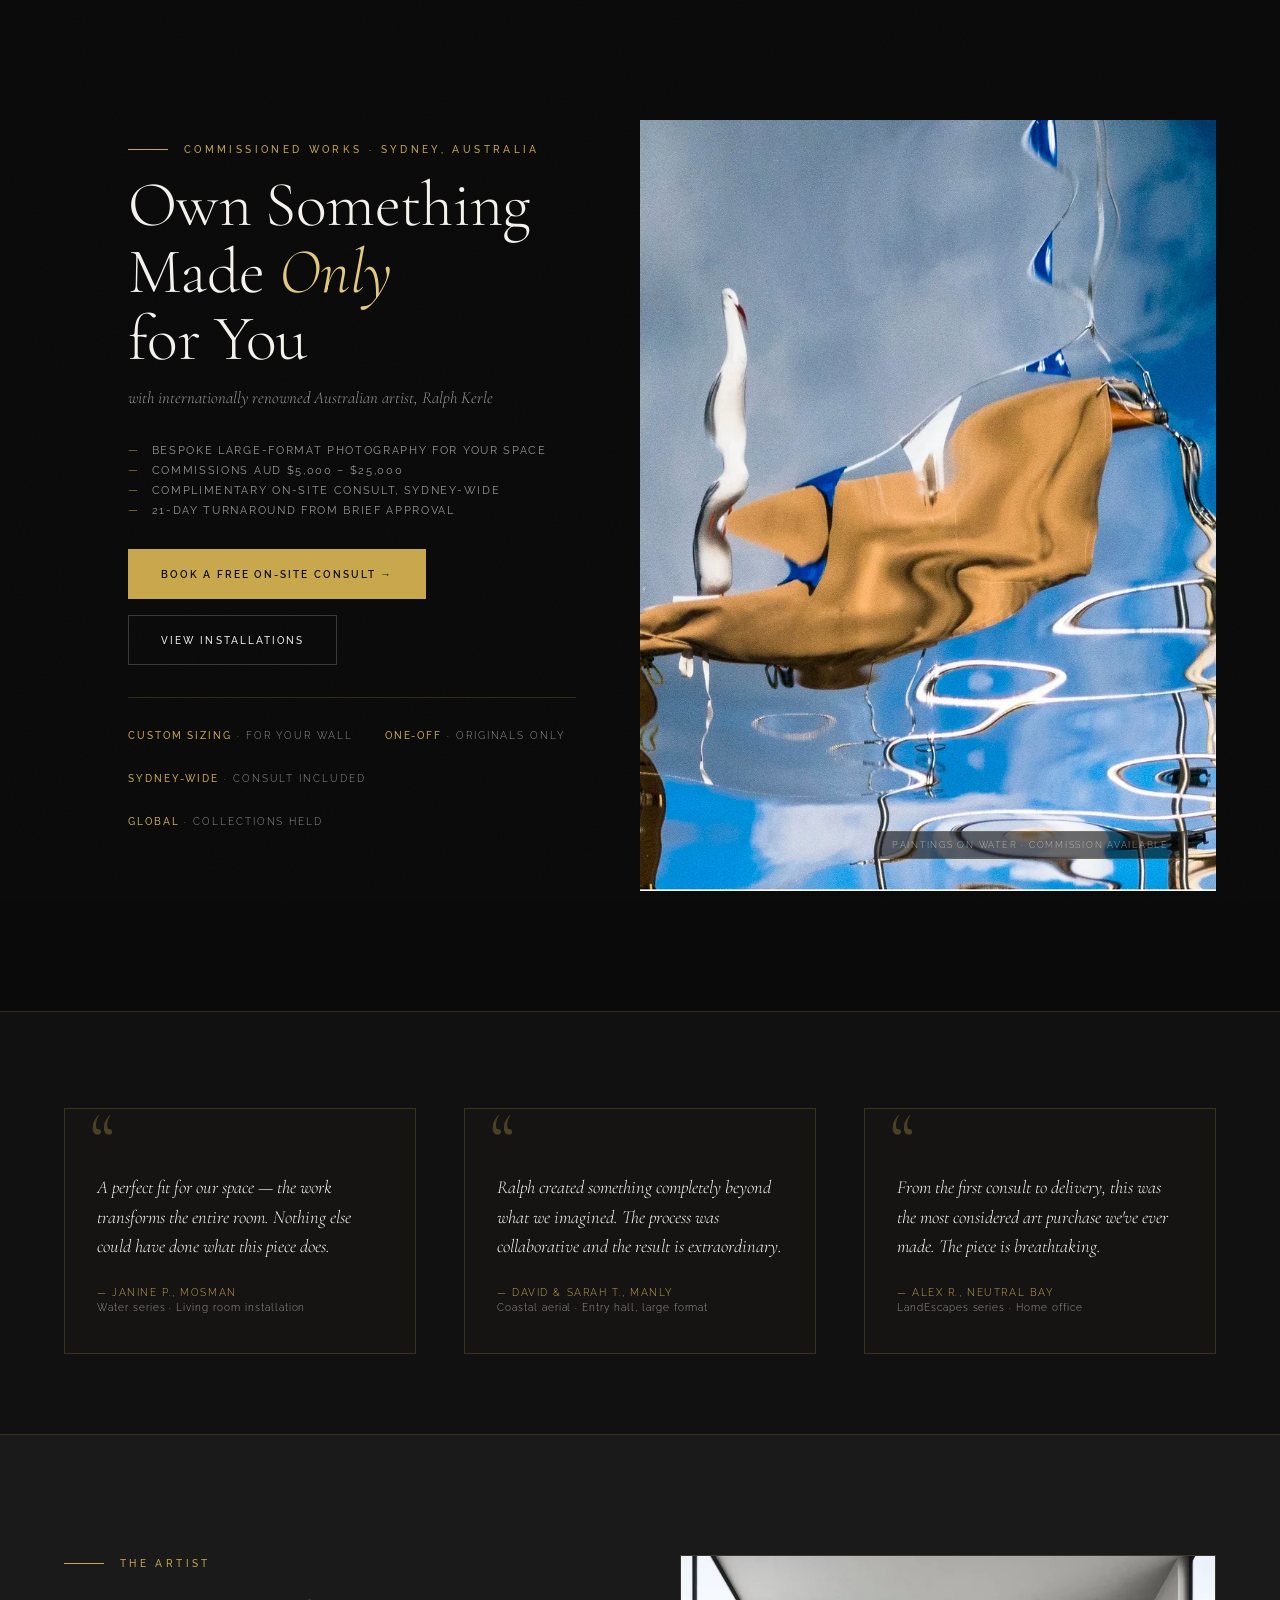
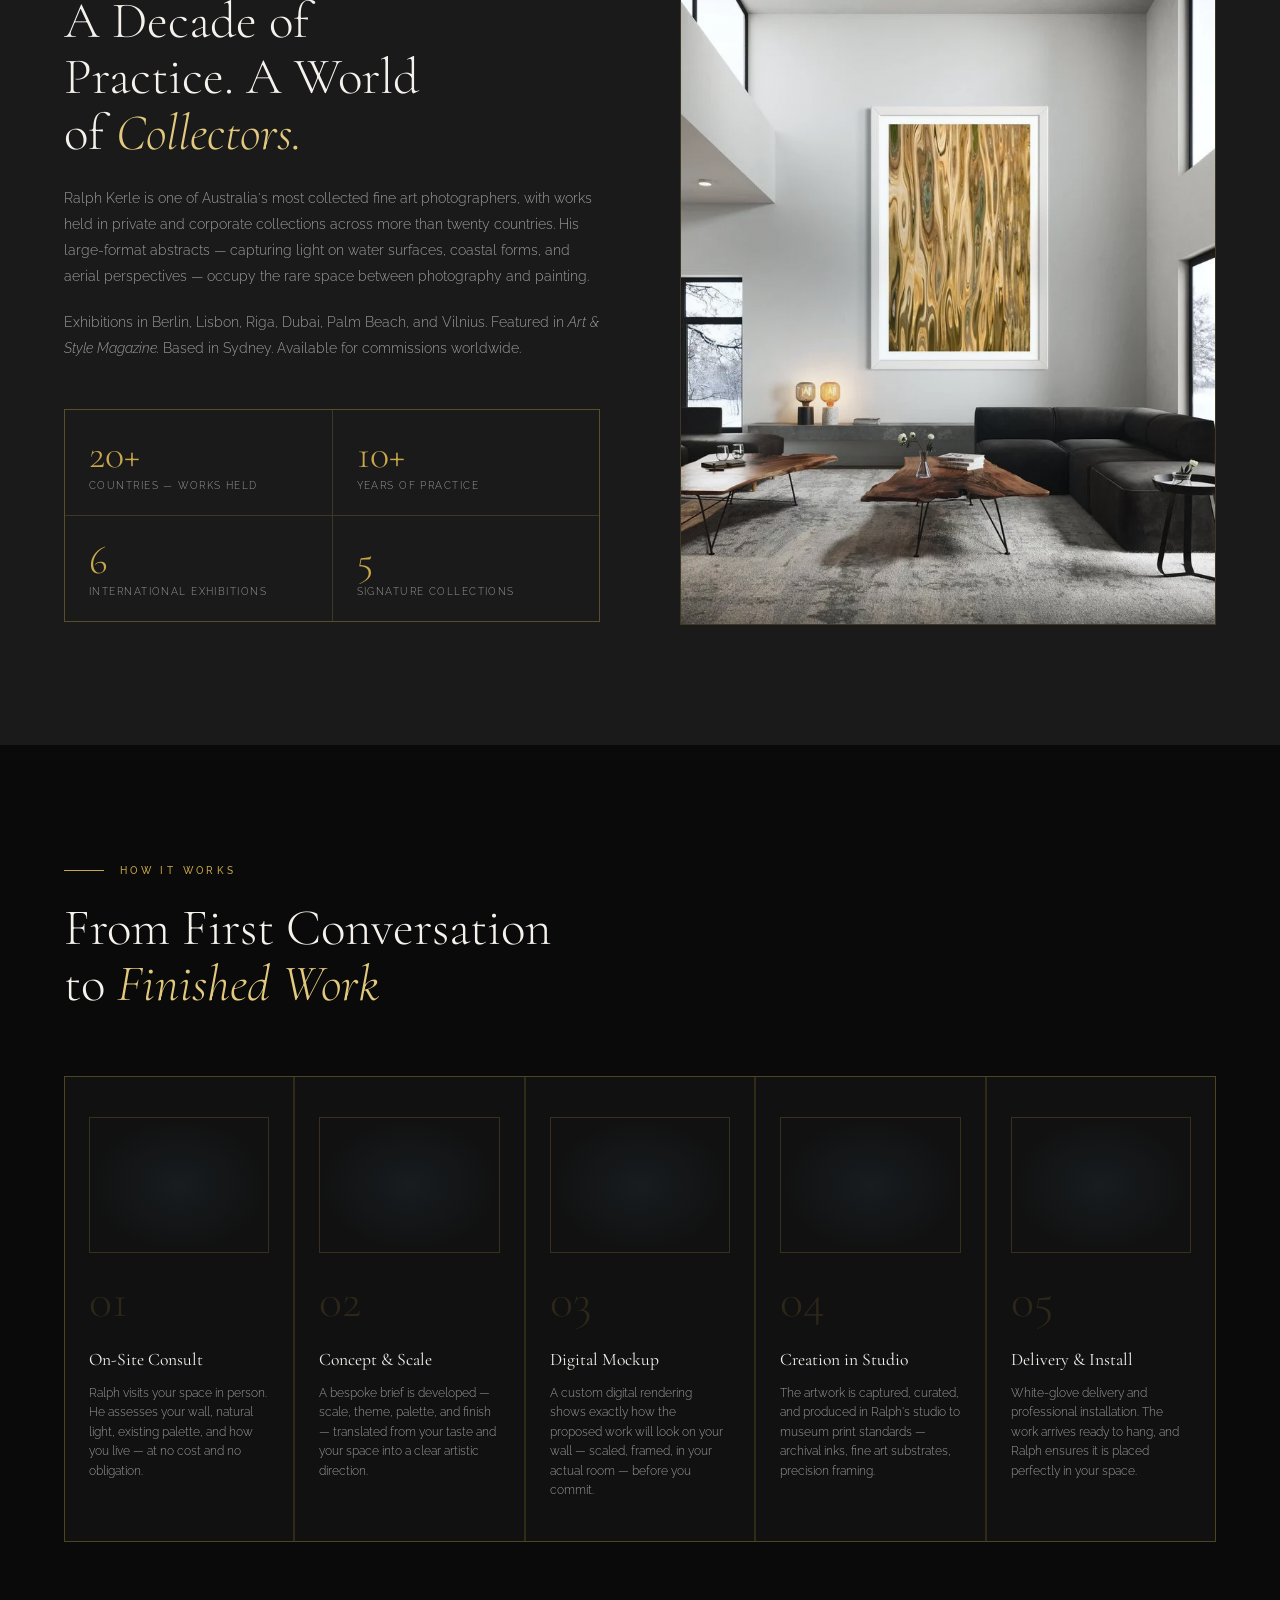
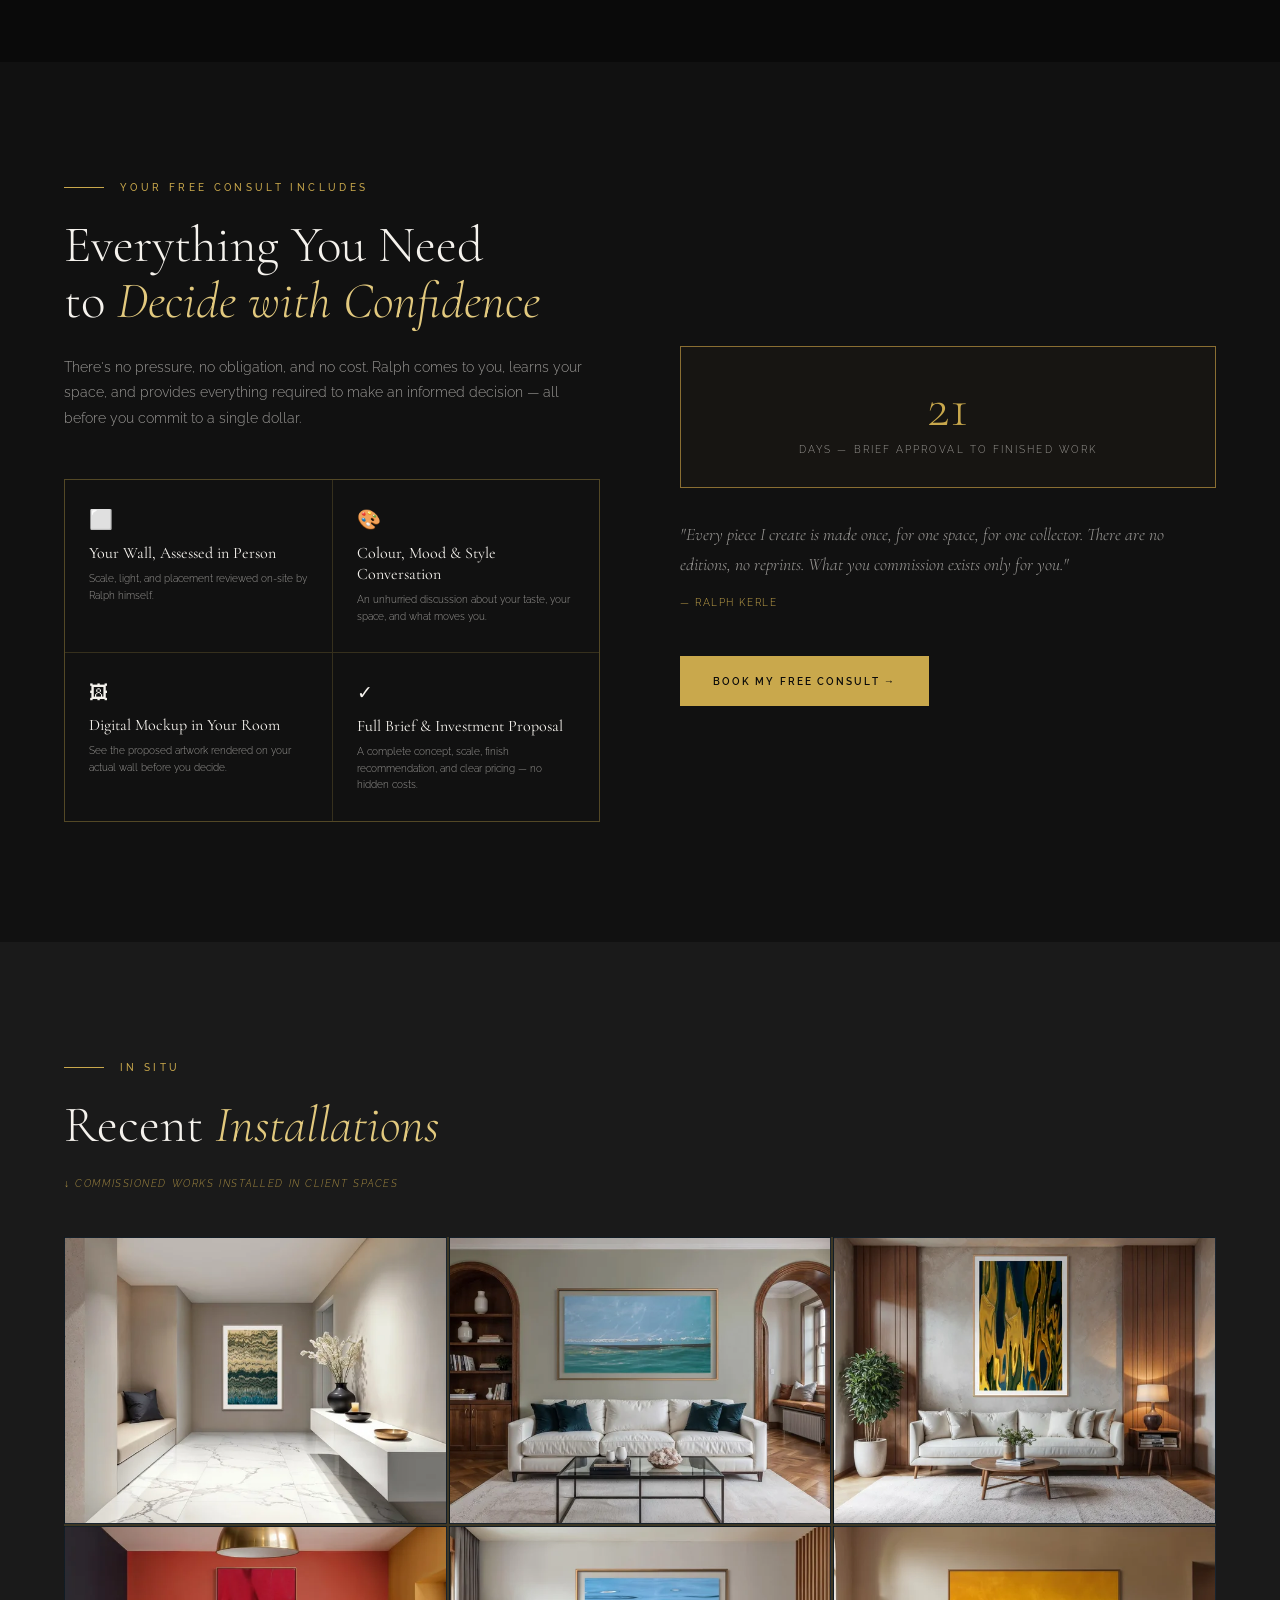
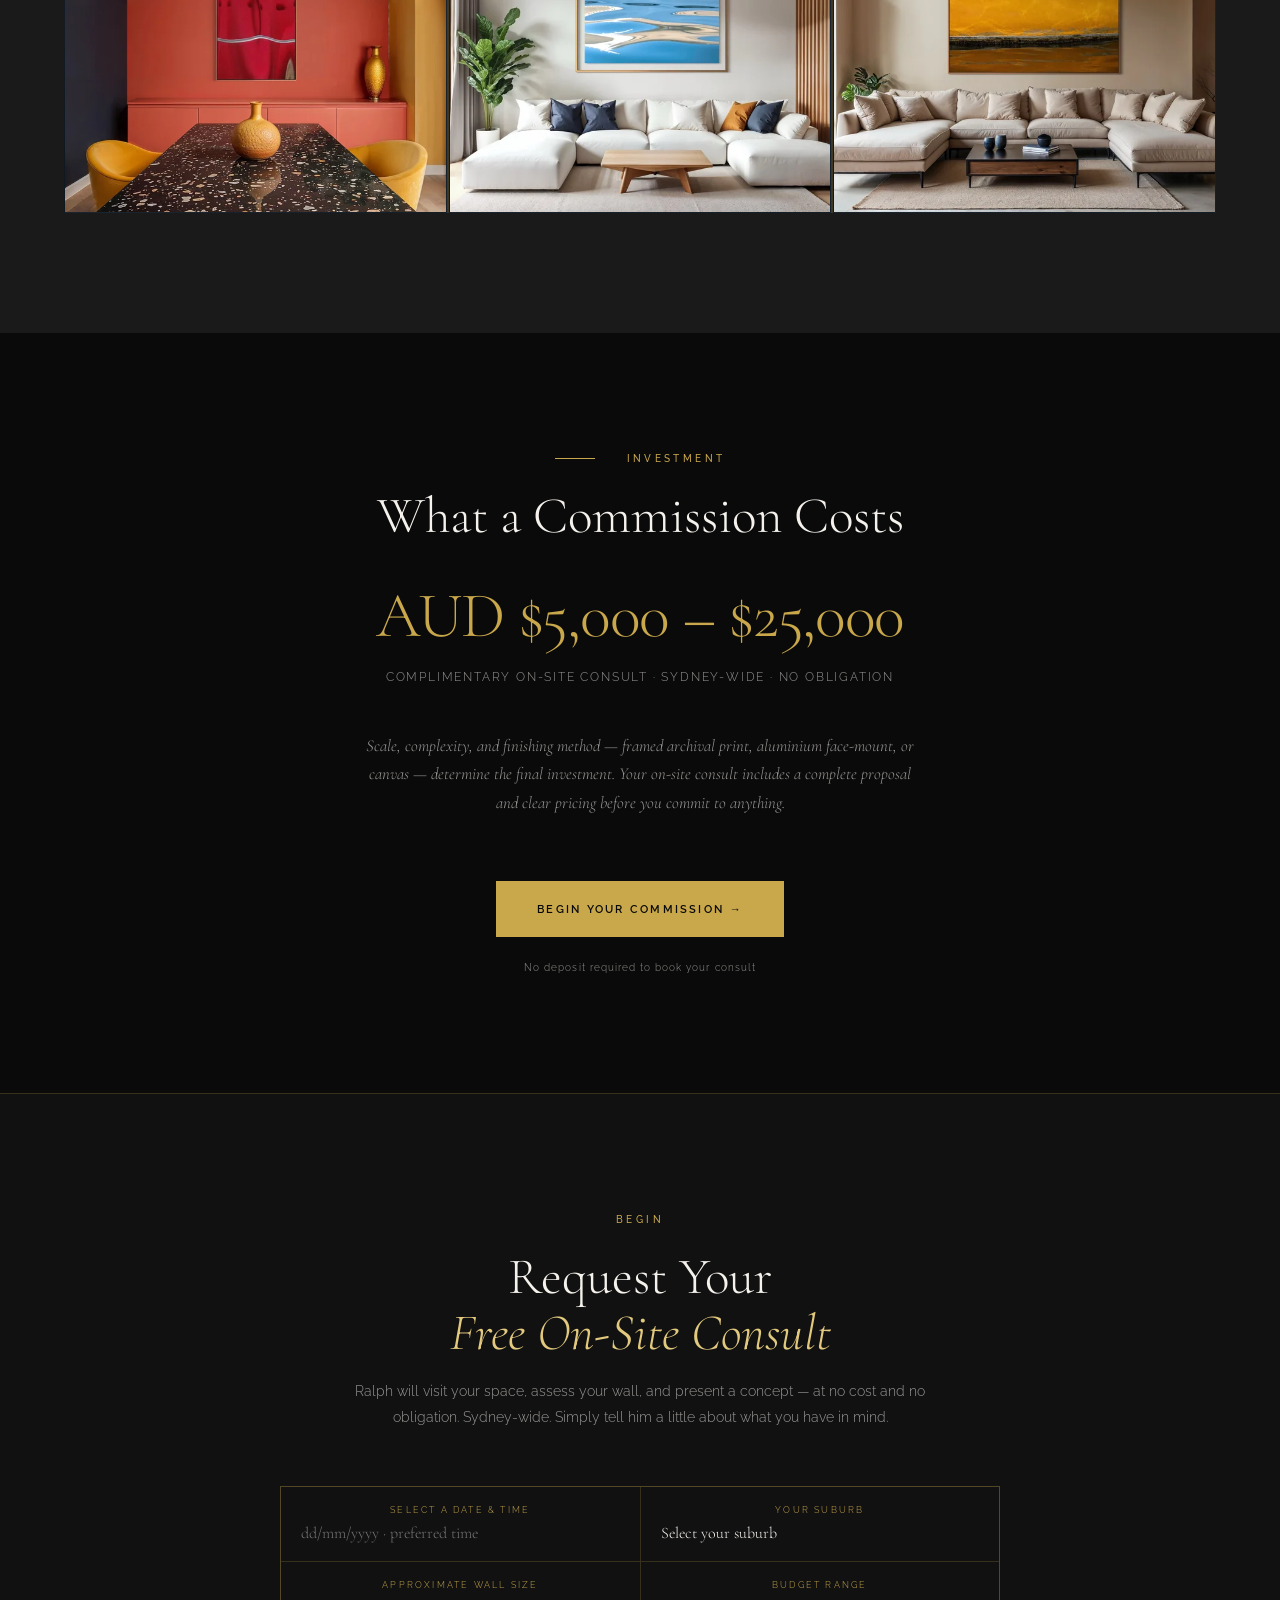
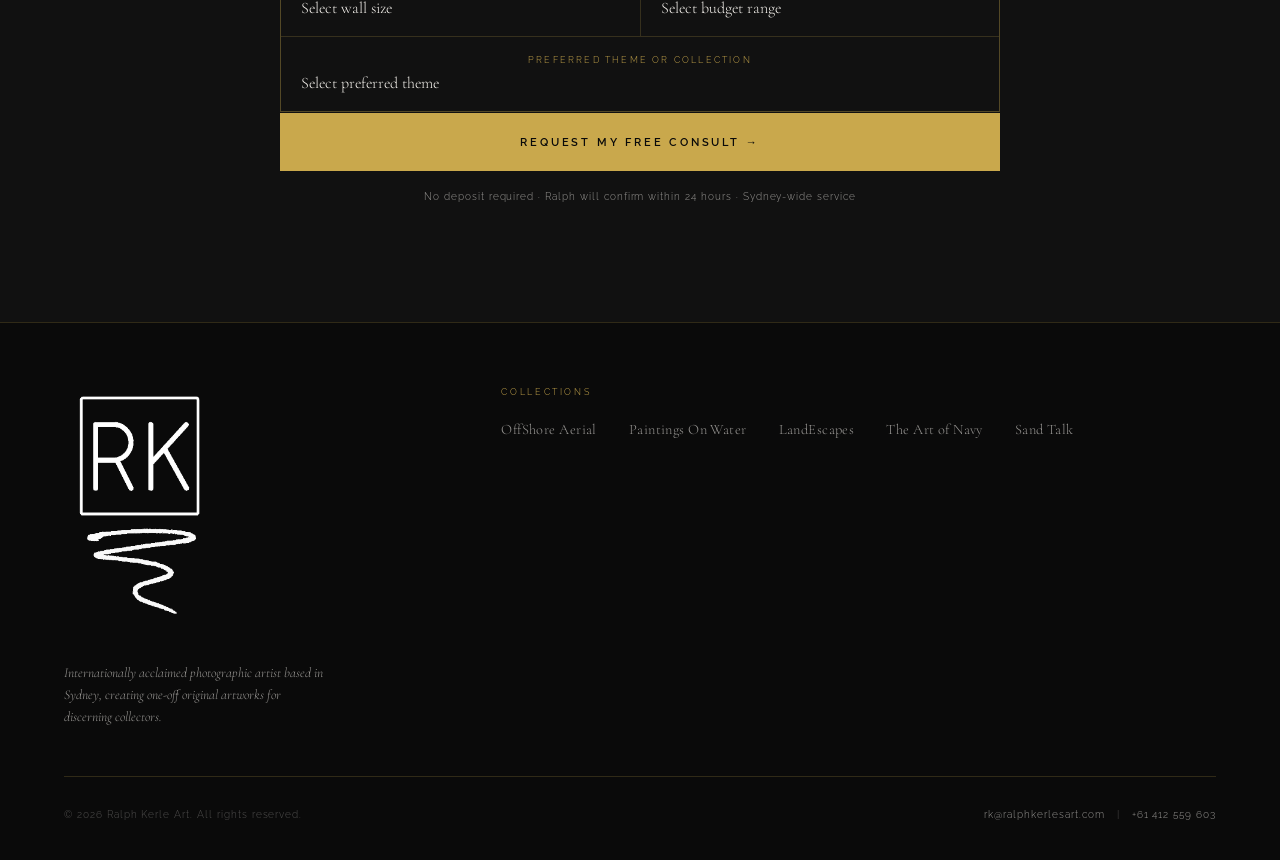
==== commit 1add16df: "new design" ====
--- a/index.html
+++ b/index.html
@@ -1,421 +1,1495 @@
 <!DOCTYPE html>
 <html lang="en">
 <head>
-    <meta charset="UTF-8">
-    <meta name="viewport" content="width=device-width, initial-scale=1.0">
-    <title>Ralph Kerle | Commission a One-Off Original Artwork</title>
-    <link rel="preconnect" href="https://fonts.googleapis.com">
-    <link rel="preconnect" href="https://fonts.gstatic.com" crossorigin>
-    <link href="https://fonts.googleapis.com/css2?family=Playfair+Display+SC:wght@400;700&family=Playfair+Display:ital,wght@0,400;0,500;0,700;1,400;1,500&family=Montserrat:wght@200;300;400;500&display=swap" rel="stylesheet">
-    <link rel="stylesheet" href="styles.css">
+<meta charset="UTF-8">
+<meta name="viewport" content="width=device-width, initial-scale=1.0">
+<title>Ralph Kerle | Commission a One-of-a-Kind Original Artwork</title>
+<link href="https://fonts.googleapis.com/css2?family=Cormorant+Garamond:ital,wght@0,300;0,400;0,500;0,600;1,300;1,400&family=Raleway:wght@200;300;400;500;600&display=swap" rel="stylesheet">
+<style>
+  :root {
+    --black: #0a0a0a;
+    --near-black: #111111;
+    --charcoal: #1a1a1a;
+    --gold: #c9a84c;
+    --gold-light: #e2c97e;
+    --gold-muted: #8a6e32;
+    --white: #f5f2ed;
+    --white-dim: rgba(245,242,237,0.6);
+    --white-faint: rgba(245,242,237,0.2);
+    --border: rgba(201,168,76,0.2);
+    --serif: 'Cormorant Garamond', Georgia, serif;
+    --sans: 'Raleway', sans-serif;
+  }
+
+  *, *::before, *::after { box-sizing: border-box; margin: 0; padding: 0; }
+
+  html { scroll-behavior: auto; }
+
+  body {
+    background: var(--black);
+    color: var(--white);
+    font-family: var(--sans);
+    font-weight: 300;
+    overflow-x: hidden;
+    cursor: default;
+  }
+
+  /* Grain overlay */
+  body::before {
+    content: '';
+    position: fixed;
+    top: 0;
+    left: 0;
+    width: 100vw;
+    height: 100vh;
+    background-image: url("data:image/svg+xml,%3Csvg viewBox='0 0 512 512' xmlns='http://www.w3.org/2000/svg'%3E%3Cfilter id='noise'%3E%3CfeTurbulence type='fractalNoise' baseFrequency='0.75' numOctaves='4' stitchTiles='stitch'/%3E%3C/filter%3E%3Crect width='100%25' height='100%25' filter='url(%23noise)' opacity='0.04'/%3E%3C/svg%3E");
+    pointer-events: none;
+    z-index: 9999;
+    opacity: 0.4;
+  }
+
+  /* ─── NAV ─── */
+  nav {
+    position: fixed;
+    top: 0; left: 0; right: 0;
+    z-index: 100;
+    display: flex;
+    justify-content: space-between;
+    align-items: center;
+    padding: 24px 48px;
+    background: linear-gradient(to bottom, rgba(10,10,10,0.95) 0%, transparent 100%);
+  }
+
+  .nav-logo {
+    font-family: var(--serif);
+    font-weight: 400;
+    font-size: 1rem;
+    letter-spacing: 0.25em;
+    text-transform: uppercase;
+    color: var(--white);
+    text-decoration: none;
+  }
+
+  .nav-logo span {
+    color: var(--gold);
+  }
+
+  .nav-cta {
+    font-family: var(--sans);
+    font-size: 0.65rem;
+    font-weight: 500;
+    letter-spacing: 0.2em;
+    text-transform: uppercase;
+    color: var(--gold);
+    text-decoration: none;
+    border: 1px solid var(--gold-muted);
+    padding: 10px 22px;
+    transition: all 0.3s ease;
+  }
+
+  .nav-cta:hover {
+    background: var(--gold);
+    color: var(--black);
+  }
+
+  /* ─── HERO ─── */
+  .hero {
+    min-height: 100svh;
+    display: grid;
+    grid-template-columns: 1fr 1fr;
+    position: relative;
+    overflow: hidden;
+  }
+
+  .hero-left {
+    display: flex;
+    flex-direction: column;
+    justify-content: center;
+    padding: 24px 64px 64px 64px;
+    position: relative;
+    z-index: 2;
+  }
+
+  .hero-eyebrow {
+    font-family: var(--sans);
+    font-size: 0.6rem;
+    font-weight: 500;
+    letter-spacing: 0.35em;
+    text-transform: uppercase;
+    color: var(--gold);
+    margin-bottom: 16px;
+    display: flex;
+    align-items: center;
+    gap: 16px;
+  }
+
+  .hero-eyebrow::before {
+    content: '';
+    display: block;
+    width: 40px;
+    height: 1px;
+    background: var(--gold);
+  }
+
+  .hero-headline {
+    font-family: var(--serif);
+    font-size: clamp(3rem, 5vw, 5rem);
+    font-weight: 300;
+    line-height: 1.05;
+    color: var(--white);
+    margin-bottom: 12px;
+    letter-spacing: -0.01em;
+  }
+
+  .hero-headline em {
+    font-style: italic;
+    color: var(--gold-light);
+  }
+
+  .hero-byline {
+    font-family: var(--serif);
+    font-size: 1.05rem;
+    font-weight: 300;
+    font-style: italic;
+    color: var(--white-dim);
+    margin-bottom: 32px;
+    line-height: 1.6;
+    max-width: 420px;
+  }
+
+  .hero-meta {
+    display: flex;
+    flex-direction: column;
+    gap: 6px;
+    margin-bottom: 32px;
+    padding-left: 0;
+  }
+
+  .hero-meta-item {
+    font-family: var(--sans);
+    font-size: 0.7rem;
+    font-weight: 400;
+    letter-spacing: 0.15em;
+    text-transform: uppercase;
+    color: var(--white-dim);
+    display: flex;
+    align-items: center;
+    gap: 12px;
+  }
+
+  .hero-meta-item::before {
+    content: '—';
+    color: var(--gold);
+    font-weight: 300;
+  }
+
+  .hero-actions {
+    display: flex;
+    gap: 16px;
+    align-items: center;
+    flex-wrap: wrap;
+  }
+
+  .btn-primary {
+    display: inline-flex;
+    align-items: center;
+    gap: 12px;
+    background: var(--gold);
+    color: var(--black);
+    font-family: var(--sans);
+    font-size: 0.65rem;
+    font-weight: 600;
+    letter-spacing: 0.2em;
+    text-transform: uppercase;
+    padding: 18px 32px;
+    text-decoration: none;
+    transition: all 0.3s ease;
+    border: 1px solid var(--gold);
+  }
+
+  .btn-primary:hover {
+    background: var(--gold-light);
+    border-color: var(--gold-light);
+  }
+
+  .btn-secondary {
+    display: inline-flex;
+    align-items: center;
+    gap: 12px;
+    background: transparent;
+    color: var(--white);
+    font-family: var(--sans);
+    font-size: 0.65rem;
+    font-weight: 500;
+    letter-spacing: 0.2em;
+    text-transform: uppercase;
+    padding: 18px 32px;
+    text-decoration: none;
+    border: 1px solid var(--white-faint);
+    transition: all 0.3s ease;
+  }
+
+  .btn-secondary:hover {
+    border-color: var(--white-dim);
+    color: var(--white);
+  }
+
+  .hero-trust-bar {
+    margin-top: 32px;
+    display: flex;
+    gap: 32px;
+    flex-wrap: wrap;
+    padding-top: 32px;
+    border-top: 1px solid var(--border);
+  }
+
+  .trust-item {
+    font-family: var(--sans);
+    font-size: 0.6rem;
+    letter-spacing: 0.2em;
+    text-transform: uppercase;
+    color: var(--white-dim);
+  }
+
+  .trust-item span {
+    color: var(--gold);
+    font-weight: 500;
+  }
+
+  .hero-right {
+    position: relative;
+    overflow: hidden;
+  }
+
+  .hero-image-placeholder {
+    position: absolute;
+    inset: 0;
+    background: linear-gradient(135deg, #1a2a3a 0%, #0d1f2d 40%, #0a1520 100%);
+    display: flex;
+    align-items: center;
+    justify-content: center;
+  }
+
+  /* Animated water-light effect as placeholder */
+  .water-light {
+    position: absolute;
+    inset: 0;
+    background:
+      radial-gradient(ellipse at 30% 40%, rgba(100,160,200,0.15) 0%, transparent 60%),
+      radial-gradient(ellipse at 70% 60%, rgba(201,168,76,0.08) 0%, transparent 50%),
+      radial-gradient(ellipse at 50% 80%, rgba(60,120,180,0.12) 0%, transparent 40%);
+    animation: waterShimmer 8s ease-in-out infinite alternate;
+  }
+
+  @keyframes waterShimmer {
+    0% { opacity: 0.6; transform: scale(1) rotate(0deg); }
+    50% { opacity: 1; transform: scale(1.05) rotate(0.5deg); }
+    100% { opacity: 0.7; transform: scale(0.98) rotate(-0.5deg); }
+  }
+
+  .hero-image-label {
+    position: absolute;
+    bottom: 32px;
+    right: 32px;
+    font-family: var(--sans);
+    font-size: 0.55rem;
+    letter-spacing: 0.2em;
+    text-transform: uppercase;
+    color: var(--white-dim);
+    background: rgba(10,10,10,0.6);
+    padding: 8px 14px;
+    border: 1px solid var(--border);
+  }
+
+  .hero-image-note {
+    position: absolute;
+    inset: 0;
+    display: flex;
+    flex-direction: column;
+    align-items: center;
+    justify-content: center;
+    text-align: center;
+    padding: 48px;
+    gap: 12px;
+  }
+
+  .hero-image-note p {
+    font-family: var(--serif);
+    font-size: 1.2rem;
+    font-style: italic;
+    color: rgba(245,242,237,0.25);
+  }
+
+  .hero-image-note small {
+    font-family: var(--sans);
+    font-size: 0.6rem;
+    letter-spacing: 0.2em;
+    text-transform: uppercase;
+    color: rgba(201,168,76,0.3);
+    border: 1px solid rgba(201,168,76,0.15);
+    padding: 6px 14px;
+  }
+
+  /* ─── SECTION BASE ─── */
+  section {
+    padding: 120px 64px;
+  }
+
+  .section-eyebrow {
+    font-family: var(--sans);
+    font-size: 0.6rem;
+    font-weight: 500;
+    letter-spacing: 0.35em;
+    text-transform: uppercase;
+    color: var(--gold);
+    margin-bottom: 24px;
+    display: flex;
+    align-items: center;
+    gap: 16px;
+  }
+
+  .section-eyebrow::before {
+    content: '';
+    display: block;
+    width: 40px;
+    height: 1px;
+    background: var(--gold);
+  }
+
+  .section-title {
+    font-family: var(--serif);
+    font-size: clamp(2.2rem, 4vw, 3.5rem);
+    font-weight: 300;
+    line-height: 1.1;
+    color: var(--white);
+    margin-bottom: 24px;
+  }
+
+  .section-title em {
+    font-style: italic;
+    color: var(--gold-light);
+  }
+
+  .section-body {
+    font-family: var(--sans);
+    font-size: 0.9rem;
+    font-weight: 300;
+    line-height: 1.8;
+    color: var(--white-dim);
+    max-width: 600px;
+  }
+
+  /* ─── TESTIMONIALS ─── */
+  .testimonials {
+    background: var(--near-black);
+    padding: 80px 64px;
+    border-top: 1px solid var(--border);
+    border-bottom: 1px solid var(--border);
+  }
+
+  .testimonials-grid {
+    display: grid;
+    grid-template-columns: repeat(3, 1fr);
+    gap: 48px;
+    margin-top: 16px;
+  }
+
+  .testimonial {
+    padding: 40px 32px;
+    border: 1px solid var(--border);
+    position: relative;
+    background: rgba(201,168,76,0.02);
+    transition: border-color 0.3s ease;
+  }
+
+  .testimonial:hover {
+    border-color: rgba(201,168,76,0.4);
+  }
+
+  .testimonial::before {
+    content: '\201C';
+    font-family: var(--serif);
+    font-size: 5rem;
+    line-height: 0;
+    color: var(--gold);
+    opacity: 0.3;
+    position: absolute;
+    top: 32px;
+    left: 24px;
+  }
+
+  .testimonial-quote {
+    font-family: var(--serif);
+    font-size: 1.15rem;
+    font-style: italic;
+    font-weight: 300;
+    line-height: 1.6;
+    color: var(--white);
+    margin-bottom: 24px;
+    padding-top: 24px;
+  }
+
+  .testimonial-attribution {
+    font-family: var(--sans);
+    font-size: 0.65rem;
+    letter-spacing: 0.15em;
+    text-transform: uppercase;
+    color: var(--gold);
+  }
+
+  .testimonial-context {
+    font-family: var(--sans);
+    font-size: 0.6rem;
+    letter-spacing: 0.1em;
+    color: var(--white-dim);
+    margin-top: 4px;
+  }
+
+  /* ─── ABOUT / CREDENTIALS ─── */
+  .about {
+    background: var(--charcoal);
+    display: grid;
+    grid-template-columns: 1fr 1fr;
+    gap: 80px;
+    align-items: center;
+  }
+
+  .about-credentials {
+    display: grid;
+    grid-template-columns: 1fr 1fr;
+    gap: 1px;
+    background: var(--border);
+    border: 1px solid var(--border);
+    margin-top: 48px;
+  }
+
+  .credential-item {
+    background: var(--charcoal);
+    padding: 24px;
+  }
+
+  .credential-number {
+    font-family: var(--serif);
+    font-size: 2.5rem;
+    font-weight: 300;
+    color: var(--gold);
+    line-height: 1;
+    margin-bottom: 6px;
+  }
+
+  .credential-label {
+    font-family: var(--sans);
+    font-size: 0.6rem;
+    letter-spacing: 0.15em;
+    text-transform: uppercase;
+    color: var(--white-dim);
+  }
+
+  .about-image-placeholder {
+    aspect-ratio: 4/5;
+    background: linear-gradient(160deg, #1a2530 0%, #0d1820 100%);
+    display: flex;
+    align-items: center;
+    justify-content: center;
+    border: 1px solid var(--border);
+    position: relative;
+    overflow: hidden;
+  }
+
+  .about-image-placeholder::after {
+    content: '';
+    position: absolute;
+    inset: 0;
+    background: radial-gradient(ellipse at 40% 50%, rgba(100,160,200,0.1) 0%, transparent 70%);
+    animation: waterShimmer 10s ease-in-out infinite alternate;
+  }
+
+  .about-image-note {
+    text-align: center;
+    z-index: 1;
+  }
+
+  .about-image-note p {
+    font-family: var(--serif);
+    font-size: 1rem;
+    font-style: italic;
+    color: rgba(245,242,237,0.2);
+    margin-bottom: 12px;
+  }
+
+  .about-image-note small {
+    font-family: var(--sans);
+    font-size: 0.55rem;
+    letter-spacing: 0.2em;
+    text-transform: uppercase;
+    color: rgba(201,168,76,0.3);
+    border: 1px solid rgba(201,168,76,0.15);
+    padding: 6px 12px;
+    display: inline-block;
+  }
+
+  /* ─── PROCESS ─── */
+  .process {
+    background: var(--black);
+  }
+
+  .process-steps {
+    display: grid;
+    grid-template-columns: repeat(5, 1fr);
+    gap: 2px;
+    margin-top: 64px;
+    background: var(--border);
+    border: 1px solid var(--border);
+  }
+
+  .process-step {
+    background: var(--near-black);
+    padding: 40px 24px;
+    position: relative;
+    transition: background 0.3s ease;
+  }
+
+  .process-step:hover {
+    background: var(--charcoal);
+  }
+
+  .step-number {
+    font-family: var(--serif);
+    font-size: 3rem;
+    font-weight: 300;
+    color: rgba(201,168,76,0.15);
+    line-height: 1;
+    margin-bottom: 24px;
+  }
+
+  .step-icon {
+    width: 32px;
+    height: 32px;
+    margin-bottom: 20px;
+    color: var(--gold);
+  }
+
+  .step-title {
+    font-family: var(--serif);
+    font-size: 1.1rem;
+    font-weight: 400;
+    color: var(--white);
+    margin-bottom: 12px;
+    line-height: 1.3;
+  }
+
+  .step-desc {
+    font-family: var(--sans);
+    font-size: 0.72rem;
+    font-weight: 300;
+    line-height: 1.7;
+    color: var(--white-dim);
+  }
+
+  .step-image-placeholder {
+    width: 100%;
+    aspect-ratio: 4/3;
+    background: linear-gradient(135deg, #1a2530 0%, #0d1820 100%);
+    margin-bottom: 24px;
+    display: flex;
+    align-items: center;
+    justify-content: center;
+    border: 1px solid var(--border);
+    position: relative;
+    overflow: hidden;
+  }
+
+  .step-image-placeholder::after {
+    content: '';
+    position: absolute;
+    inset: 0;
+    background: radial-gradient(ellipse at 50% 50%, rgba(100,160,200,0.08) 0%, transparent 70%);
+  }
+
+  .step-image-note {
+    font-family: var(--sans);
+    font-size: 0.5rem;
+    letter-spacing: 0.15em;
+    text-transform: uppercase;
+    color: rgba(201,168,76,0.25);
+    text-align: center;
+    padding: 8px;
+    z-index: 1;
+    position: relative;
+  }
+
+  /* ─── CONSULT INCLUDES ─── */
+  .consult-includes {
+    background: var(--near-black);
+    display: grid;
+    grid-template-columns: 1fr 1fr;
+    gap: 80px;
+    align-items: center;
+  }
+
+  .consult-tiles {
+    display: grid;
+    grid-template-columns: 1fr 1fr;
+    gap: 1px;
+    background: var(--border);
+    border: 1px solid var(--border);
+  }
+
+  .consult-tile {
+    background: var(--near-black);
+    padding: 28px 24px;
+    transition: background 0.3s ease;
+    cursor: default;
+  }
+
+  .consult-tile:hover {
+    background: rgba(201,168,76,0.04);
+  }
+
+  .tile-icon {
+    font-size: 1.2rem;
+    margin-bottom: 12px;
+    display: block;
+  }
+
+  .tile-title {
+    font-family: var(--serif);
+    font-size: 1rem;
+    font-weight: 400;
+    color: var(--white);
+    margin-bottom: 6px;
+    line-height: 1.3;
+  }
+
+  .tile-desc {
+    font-family: var(--sans);
+    font-size: 0.65rem;
+    font-weight: 300;
+    line-height: 1.6;
+    color: var(--white-dim);
+  }
+
+  .consult-right .turnaround {
+    margin-top: 48px;
+    padding: 32px;
+    border: 1px solid var(--gold-muted);
+    background: rgba(201,168,76,0.03);
+    text-align: center;
+  }
+
+  .turnaround-number {
+    font-family: var(--serif);
+    font-size: 3.5rem;
+    font-weight: 300;
+    color: var(--gold);
+    line-height: 1;
+  }
+
+  .turnaround-label {
+    font-family: var(--sans);
+    font-size: 0.65rem;
+    letter-spacing: 0.2em;
+    text-transform: uppercase;
+    color: var(--white-dim);
+    margin-top: 8px;
+  }
+
+  /* ─── INSTALLATIONS ─── */
+  .installations {
+    background: var(--charcoal);
+  }
+
+  .installations-note {
+    font-family: var(--sans);
+    font-size: 0.65rem;
+    letter-spacing: 0.15em;
+    text-transform: uppercase;
+    color: var(--gold);
+    font-style: italic;
+    margin-bottom: 48px;
+    opacity: 0.8;
+  }
+
+  .installations-grid {
+    display: grid;
+    grid-template-columns: repeat(3, 1fr);
+    gap: 2px;
+    background: var(--border);
+  }
+
+  .install-item {
+    aspect-ratio: 4/3;
+    background: linear-gradient(135deg, #1a2530 0%, #0d1820 100%);
+    display: flex;
+    align-items: flex-end;
+    justify-content: flex-start;
+    position: relative;
+    overflow: hidden;
+    border: 1px solid transparent;
+    transition: border-color 0.3s ease;
+  }
+
+  .install-item:hover {
+    border-color: var(--gold-muted);
+  }
+
+  .install-item img {
+    position: absolute;
+    inset: 0;
+    width: 100%;
+    height: 100%;
+    object-fit: cover;
+    transition: transform 0.5s ease;
+  }
+
+  .install-item:hover img {
+    transform: scale(1.05);
+  }
+
+  .install-overlay {
+    position: absolute;
+    inset: 0;
+    background: linear-gradient(to top, rgba(0,0,0,0.8) 0%, transparent 60%);
+    display: flex;
+    flex-direction: column;
+    justify-content: flex-end;
+    padding: 20px;
+    opacity: 0;
+    transform: translateY(20px);
+    transition: all 0.3s ease;
+    z-index: 2;
+  }
+
+  .install-item:hover .install-overlay {
+    opacity: 1;
+    transform: translateY(0);
+  }
+
+  .install-overlay .title {
+    font-family: var(--serif);
+    font-size: 1.1rem;
+    font-weight: 400;
+    color: var(--white);
+    margin-bottom: 4px;
+  }
+
+  .install-overlay .location {
+    font-family: var(--sans);
+    font-size: 0.65rem;
+    letter-spacing: 0.15em;
+    text-transform: uppercase;
+    color: var(--gold);
+  }
+
+  .install-label {
+    font-family: var(--sans);
+    font-size: 0.55rem;
+    letter-spacing: 0.15em;
+    text-transform: uppercase;
+    color: rgba(245,242,237,0.3);
+    background: rgba(10,10,10,0.6);
+    padding: 6px 10px;
+    position: relative;
+    z-index: 1;
+    border: 1px solid rgba(201,168,76,0.1);
+  }
+
+  /* ─── INVESTMENT ─── */
+  .investment {
+    background: var(--black);
+    text-align: center;
+  }
+
+  .investment .section-title {
+    margin-bottom: 8px;
+  }
+
+  .investment-range {
+    font-family: var(--serif);
+    font-size: clamp(2.5rem, 5vw, 4.5rem);
+    font-weight: 300;
+    color: var(--gold);
+    margin: 32px 0 16px;
+    letter-spacing: -0.02em;
+  }
+
+  .investment-sub {
+    font-family: var(--sans);
+    font-size: 0.75rem;
+    letter-spacing: 0.15em;
+    text-transform: uppercase;
+    color: var(--white-dim);
+    margin-bottom: 48px;
+  }
+
+  .investment-explainer {
+    font-family: var(--serif);
+    font-size: 1.05rem;
+    font-style: italic;
+    color: var(--white-dim);
+    max-width: 560px;
+    margin: 0 auto 64px;
+    line-height: 1.7;
+  }
+
+  .investment-cta {
+    display: inline-flex;
+    flex-direction: column;
+    align-items: center;
+    gap: 16px;
+  }
+
+  /* ─── BOOKING FORM ─── */
+  .booking {
+    background: var(--near-black);
+    border-top: 1px solid var(--border);
+  }
+
+  .booking-inner {
+    max-width: 720px;
+    margin: 0 auto;
+    text-align: center;
+  }
+
+  .booking-inner .section-eyebrow {
+    justify-content: center;
+  }
+
+  .booking-inner .section-eyebrow::before {
+    display: none;
+  }
+
+  .booking-inner .section-title {
+    margin-bottom: 16px;
+  }
+
+  .booking-inner .section-body {
+    margin: 0 auto 56px;
+    text-align: center;
+  }
+
+  .form-grid {
+    display: grid;
+    grid-template-columns: 1fr 1fr;
+    gap: 1px;
+    background: var(--border);
+    border: 1px solid var(--border);
+    margin-bottom: 1px;
+  }
+
+  .form-field {
+    background: var(--near-black);
+    padding: 0;
+  }
+
+  .form-field label {
+    display: block;
+    font-family: var(--sans);
+    font-size: 0.55rem;
+    letter-spacing: 0.25em;
+    text-transform: uppercase;
+    color: var(--gold);
+    padding: 18px 20px 4px;
+  }
+
+  .form-field select,
+  .form-field input {
+    display: block;
+    width: 100%;
+    background: transparent;
+    border: none;
+    outline: none;
+    font-family: var(--serif);
+    font-size: 1rem;
+    font-weight: 300;
+    color: var(--white);
+    padding: 4px 20px 18px;
+    cursor: pointer;
+    appearance: none;
+  }
+
+  .form-field select option {
+    background: var(--charcoal);
+    color: var(--white);
+  }
+
+  .form-full {
+    grid-column: 1 / -1;
+  }
+
+  .btn-form {
+    width: 100%;
+    background: var(--gold);
+    color: var(--black);
+    font-family: var(--sans);
+    font-size: 0.7rem;
+    font-weight: 600;
+    letter-spacing: 0.25em;
+    text-transform: uppercase;
+    padding: 22px;
+    border: none;
+    cursor: pointer;
+    transition: background 0.3s ease;
+    display: flex;
+    align-items: center;
+    justify-content: center;
+    gap: 12px;
+    margin-top: 1px;
+  }
+
+  .btn-form:hover {
+    background: var(--gold-light);
+  }
+
+  .form-assurance {
+    font-family: var(--sans);
+    font-size: 0.6rem;
+    letter-spacing: 0.1em;
+    color: var(--white-dim);
+    margin-top: 20px;
+    text-align: center;
+  }
+
+  /* ─── FOOTER ─── */
+  footer {
+    background: var(--black);
+    padding: 64px 64px 40px;
+    border-top: 1px solid var(--border);
+  }
+
+  .footer-grid {
+    display: grid;
+    grid-template-columns: 1fr 2fr;
+    gap: 80px;
+    margin-bottom: 48px;
+  }
+
+  .footer-brand {
+    display: flex;
+    flex-direction: column;
+    gap: 20px;
+  }
+
+  .footer-logo-img {
+    max-width: 150px;
+    width: auto;
+    height: auto;
+    object-fit: contain;
+    margin-bottom: 16px;
+    display: block;
+  }
+
+  .footer-tagline {
+    font-family: var(--serif);
+    font-size: 0.85rem;
+    font-style: italic;
+    color: var(--white-dim);
+    line-height: 1.6;
+    max-width: 260px;
+  }
+
+  .footer-collections {
+    display: flex;
+    flex-direction: column;
+    gap: 8px;
+  }
+
+  .footer-col-label {
+    font-family: var(--sans);
+    font-size: 0.55rem;
+    letter-spacing: 0.3em;
+    text-transform: uppercase;
+    color: var(--gold);
+    margin-bottom: 16px;
+  }
+
+  .footer-col-links {
+    display: flex;
+    flex-wrap: wrap;
+    gap: 16px 32px;
+  }
+
+  .footer-col-links a {
+    font-family: var(--serif);
+    font-size: 0.9rem;
+    color: var(--white-dim);
+    text-decoration: none;
+    transition: color 0.2s ease;
+    letter-spacing: 0.03em;
+  }
+
+  .footer-col-links a:hover {
+    color: var(--gold);
+  }
+
+  .footer-bottom {
+    display: flex;
+    justify-content: space-between;
+    align-items: center;
+    padding-top: 32px;
+    border-top: 1px solid var(--border);
+    flex-wrap: wrap;
+    gap: 12px;
+  }
+
+  .footer-copy {
+    font-family: var(--sans);
+    font-size: 0.6rem;
+    letter-spacing: 0.1em;
+    color: rgba(245,242,237,0.3);
+  }
+
+  .footer-contact-line {
+    display: flex;
+    align-items: center;
+    gap: 12px;
+    font-size: 0.6rem;
+    letter-spacing: 0.1em;
+  }
+
+  .footer-contact-line a {
+    font-family: var(--sans);
+    color: var(--white-dim);
+    text-decoration: none;
+    transition: color 0.2s ease;
+  }
+
+  .footer-contact-line a:hover {
+    color: var(--gold);
+  }
+
+  .contact-separator {
+    color: var(--white-dim);
+    opacity: 0.5;
+  }
+
+  /* ─── ANIMATIONS ─── */
+  @keyframes fadeUp {
+    from { opacity: 0; transform: translateY(30px); }
+    to { opacity: 1; transform: translateY(0); }
+  }
+
+  .hero-left > * {
+    animation: fadeUp 0.9s ease both;
+  }
+  .hero-eyebrow { animation-delay: 0.1s; }
+  .hero-headline { animation-delay: 0.25s; }
+  .hero-byline { animation-delay: 0.4s; }
+  .hero-meta { animation-delay: 0.5s; }
+  .hero-actions { animation-delay: 0.6s; }
+  .hero-trust-bar { animation-delay: 0.75s; }
+
+  /* ─── COPY ANNOTATION BADGES ─── */
+  .copy-note {
+    display: inline-block;
+    background: rgba(201,168,76,0.15);
+    border: 1px solid rgba(201,168,76,0.3);
+    color: var(--gold-light);
+    font-family: var(--sans);
+    font-size: 0.5rem;
+    letter-spacing: 0.15em;
+    text-transform: uppercase;
+    padding: 3px 8px;
+    margin-left: 8px;
+    vertical-align: middle;
+    font-style: normal;
+  }
+</style>
 </head>
 <body>
-    <!-- Hero Section -->
-    <section class="hero">
-        <div class="container">
-            <div class="hero-grid">
-                <div class="hero-content">
-                    <span class="eyebrow">Custom-Sized for Your Space</span>
-                    <h1>Commission a One-Off Original Artwork</h1>
-                    <p class="hero-subtitle">Commissions AUD $5,000 – $25,000<br>Complimentary on-site consult Sydney-wide. 21-day turnaround from brief approval.</p>
-                    <div class="hero-ctas">
-                        <a href="#book" class="btn btn-primary">
-                            <svg width="16" height="16" viewBox="0 0 24 24" fill="none" stroke="currentColor" stroke-width="2">
-                                <rect x="3" y="4" width="18" height="18" rx="2" ry="2"></rect>
-                                <line x1="16" y1="2" x2="16" y2="6"></line>
-                                <line x1="8" y1="2" x2="8" y2="6"></line>
-                                <line x1="3" y1="10" x2="21" y2="10"></line>
-                            </svg>
-                            Book a Free On-Site Consult
-                            <svg width="16" height="16" viewBox="0 0 24 24" fill="none" stroke="currentColor" stroke-width="2" class="arrow">
-                                <line x1="5" y1="12" x2="19" y2="12"></line>
-                                <polyline points="12 5 19 12 12 19"></polyline>
-                            </svg>
-                        </a>
-                        <a href="#installations" class="btn btn-outline">View Installations</a>
-                    </div>
-                    <div class="trust-badges">
-                        <span class="eyebrow" style="margin-bottom:0;">Custom Sizing · Mockups Provided · One-Off Originals · Sydney-Wide</span>
-                    </div>
-                </div>
-                <div class="hero-image">
-                    <img src="images/main.jpg" alt="Ralph Kerle Abstract Artwork">
-                </div>
-            </div>
-        </div>
-    </section>
-
-    <!-- Testimonials Section -->
-    <section class="testimonials">
-        <div class="container">
-            <div class="testimonials-grid">
-                <div class="testimonial">
-                    <p class="quote">"A perfect fit for our space — truly transformative!"</p>
-                    <p class="author">— Janine P., Mosman</p>
-                </div>
-                <div class="testimonial">
-                    <p class="quote">"Ralph created something beyond our expectations."</p>
-                    <p class="author">— David &amp; Sarah T., Manly</p>
-                </div>
-                <div class="testimonial">
-                    <p class="quote">"The process was seamless and inspiring!"</p>
-                    <p class="author">— Alex R., Neutral Bay</p>
-                </div>
-            </div>
-        </div>
-    </section>
-
-    <!-- Consult Process Section -->
-    <section class="consult-process">
-        <div class="container">
-            <h2 class="consult-title">A Free On-Site Consult in Your Home or Office</h2>
-            <div class="process-steps">
-                <div class="step">
-                    <div class="step-icon">
-                        <svg width="18" height="18" viewBox="0 0 24 24" fill="none" stroke="currentColor" stroke-width="2">
-                            <rect x="3" y="3" width="18" height="18" rx="2" ry="2"></rect>
-                            <line x1="9" y1="3" x2="9" y2="21"></line>
-                            <line x1="15" y1="3" x2="15" y2="21"></line>
-                        </svg>
-                    </div>
-                    <span>Wall &amp; Space Review</span>
-                </div>
-                <div class="step">
-                    <div class="step-icon">
-                        <svg width="18" height="18" viewBox="0 0 24 24" fill="none" stroke="currentColor" stroke-width="2">
-                            <circle cx="13.5" cy="6.5" r="2.5"></circle>
-                            <circle cx="17.5" cy="10.5" r="2.5"></circle>
-                            <circle cx="8.5" cy="7.5" r="2.5"></circle>
-                            <circle cx="6.5" cy="12.5" r="2.5"></circle>
-                            <path d="M12 16.5l-2.5-3 2.5-2.5 2.5 2.5-2.5 3z"></path>
-                        </svg>
-                    </div>
-                    <span>Theme &amp; Palette Discussion</span>
-                </div>
-                <div class="step">
-                    <div class="step-icon">
-                        <svg width="18" height="18" viewBox="0 0 24 24" fill="none" stroke="currentColor" stroke-width="2">
-                            <rect x="3" y="3" width="18" height="18" rx="2" ry="2"></rect>
-                            <circle cx="8.5" cy="8.5" r="1.5"></circle>
-                            <polyline points="21 15 16 10 5 21"></polyline>
-                        </svg>
-                    </div>
-                    <span>Mockups for Your Wall</span>
-                </div>
-                <div class="step">
-                    <div class="step-icon">
-                        <svg width="18" height="18" viewBox="0 0 24 24" fill="none" stroke="currentColor" stroke-width="2">
-                            <path d="M22 11.08V12a10 10 0 1 1-5.93-9.14"></path>
-                            <polyline points="22 4 12 14.01 9 11.01"></polyline>
-                        </svg>
-                    </div>
-                    <span>Clear Next Steps</span>
-                </div>
-                <div class="step">
-                    <div class="step-icon">
-                        <svg width="18" height="18" viewBox="0 0 24 24" fill="none" stroke="currentColor" stroke-width="2">
-                            <path d="M6 9H4.5a2.5 2.5 0 0 1 0-5H6"></path>
-                            <path d="M18 9h1.5a2.5 2.5 0 0 0 0-5H18"></path>
-                            <path d="M4 22h16"></path>
-                            <path d="M10 14.66V17c0 .55-.47.98-.97 1.21C7.85 18.75 7 20.24 7 22"></path>
-                            <path d="M14 14.66V17c0 .55.47.98.97 1.21C16.15 18.75 17 20.24 17 22"></path>
-                            <path d="M18 2H6v7a6 6 0 0 0 12 0V2z"></path>
-                        </svg>
-                    </div>
-                    <span>Concept &amp; Budget</span>
-                </div>
-            </div>
-            <div class="turnaround-banner">
-                <span>21-Day Turnaround From Brief Approval</span>
-            </div>
-        </div>
-    </section>
-
-    <!-- Commission Steps Section -->
-    <section class="commission-steps">
-        <div class="container">
-            <h2>How the Commission Process Works</h2>
-            <div class="steps-grid">
-                <div class="step-card">
-                    <div class="step-image">
-                        <img src="https://images.unsplash.com/photo-1600607687939-ce8a6c25118c?w=600&q=80" alt="On-Site Consult">
-                        <span class="step-number">1</span>
-                    </div>
-                    <h3>On-Site Consult</h3>
-                    <div class="arrow-circle">
-                        <svg width="20" height="20" viewBox="0 0 24 24" fill="none" stroke="currentColor" stroke-width="2">
-                            <line x1="5" y1="12" x2="19" y2="12"></line>
-                            <polyline points="12 5 19 12 12 19"></polyline>
-                        </svg>
-                    </div>
-                </div>
-                <div class="step-card">
-                    <div class="step-image">
-                        <img src="https://images.unsplash.com/photo-1579783902614-a3fb3927b6a5?w=600&q=80" alt="Concept & Scale">
-                        <span class="step-number">2</span>
-                    </div>
-                    <h3>Concept &amp; Scale</h3>
-                    <div class="arrow-circle">
-                        <svg width="20" height="20" viewBox="0 0 24 24" fill="none" stroke="currentColor" stroke-width="2">
-                            <line x1="5" y1="12" x2="19" y2="12"></line>
-                            <polyline points="12 5 19 12 12 19"></polyline>
-                        </svg>
-                    </div>
-                </div>
-                <div class="step-card">
-                    <div class="step-image">
-                        <img src="https://images.unsplash.com/photo-1549490349-8643362247b5?w=600&q=80" alt="Custom Mockups">
-                        <span class="step-number">3</span>
-                    </div>
-                    <h3>Custom Mockups</h3>
-                    <div class="arrow-circle">
-                        <svg width="20" height="20" viewBox="0 0 24 24" fill="none" stroke="currentColor" stroke-width="2">
-                            <line x1="5" y1="12" x2="19" y2="12"></line>
-                            <polyline points="12 5 19 12 12 19"></polyline>
-                        </svg>
-                    </div>
-                </div>
-                <div class="step-card">
-                    <div class="step-image">
-                        <img src="https://images.unsplash.com/photo-1460661419201-fd4cecdf8a8b?w=600&q=80" alt="Creation in Studio">
-                        <span class="step-number">4</span>
-                    </div>
-                    <h3>Creation in Studio</h3>
-                    <div class="arrow-circle">
-                        <svg width="20" height="20" viewBox="0 0 24 24" fill="none" stroke="currentColor" stroke-width="2">
-                            <line x1="5" y1="12" x2="19" y2="12"></line>
-                            <polyline points="12 5 19 12 12 19"></polyline>
-                        </svg>
-                    </div>
-                </div>
-                <div class="step-card">
-                    <div class="step-image">
-                        <img src="https://images.unsplash.com/photo-1513364776144-60967b0f800f?w=600&q=80" alt="Delivery & Install">
-                        <span class="step-number">5</span>
-                    </div>
-                    <h3>Delivery &amp; Install</h3>
-                </div>
-            </div>
-        </div>
-    </section>
-
-    <!-- Recent Installations Section -->
-    <section class="installations" id="installations">
-        <div class="container">
-            <h2>Recent Installations</h2>
-            <div class="installations-grid">
-                <div class="installation-card">
-                    <img src="installations/IMG_2394.webp" alt="Coastal Residence">
-                    <div class="installation-overlay">
-                        <p class="title">Coastal Residence</p>
-                        <p class="location">Mosman, NSW</p>
-                    </div>
-                </div>
-                <div class="installation-card">
-                    <img src="installations/IMG_2610.webp" alt="Penthouse Suite">
-                    <div class="installation-overlay">
-                        <p class="title">Penthouse Suite</p>
-                        <p class="location">Sydney CBD</p>
-                    </div>
-                </div>
-                <div class="installation-card">
-                    <img src="installations/IMG_2644.webp" alt="Beach House">
-                    <div class="installation-overlay">
-                        <p class="title">Beach House</p>
-                        <p class="location">Palm Beach</p>
-                    </div>
-                </div>
-                <div class="installation-card">
-                    <img src="installations/IMG_2653.webp" alt="Modern Villa">
-                    <div class="installation-overlay">
-                        <p class="title">Modern Villa</p>
-                        <p class="location">Vaucluse</p>
-                    </div>
-                </div>
-                <div class="installation-card">
-                    <img src="installations/IMG_2668.webp" alt="Waterfront Home">
-                    <div class="installation-overlay">
-                        <p class="title">Waterfront Home</p>
-                        <p class="location">Neutral Bay</p>
-                    </div>
-                </div>
-                <div class="installation-card">
-                    <img src="installations/IMG_2708.webp" alt="Contemporary Loft">
-                    <div class="installation-overlay">
-                        <p class="title">Contemporary Loft</p>
-                        <p class="location">Surry Hills</p>
-                    </div>
-                </div>
-            </div>
-        </div>
-    </section>
-
-    <!-- Investment Section -->
-    <section class="investment">
-        <div class="container">
-            <div class="investment-content" style="text-align: center;">
-                <h2>Investment</h2>
-                <p class="lead">Commissions from AUD <strong>$5,000–$25,000</strong>.</p>
-                <p class="sub">Complimentary on-site consult Sydney-wide.</p>
-            </div>
-        </div>
-    </section>
-
-    <!-- Booking Form Section -->
-    <section class="booking" id="book">
-        <div class="container">
-            <div class="booking-grid">
-                <div class="booking-content">
-                    <h2>Book Your Free On-Site Consult</h2>
-                    <p>Let's create a one-of-a-kind artwork for your space. Schedule your complimentary on-site consult below.</p>
-                </div>
-                <div class="booking-form">
-                    <form id="consultForm">
-                        <div class="form-group">
-                            <label>Select a Date &amp; Time</label>
-                            <div class="input-wrapper">
-                                <svg class="icon-left" width="16" height="16" viewBox="0 0 24 24" fill="none" stroke="currentColor" stroke-width="2">
-                                    <rect x="3" y="4" width="18" height="18" rx="2" ry="2"></rect>
-                                    <line x1="16" y1="2" x2="16" y2="6"></line>
-                                    <line x1="8" y1="2" x2="8" y2="6"></line>
-                                    <line x1="3" y1="10" x2="21" y2="10"></line>
-                                </svg>
-                                <input type="datetime-local" name="date" required>
-                            </div>
-                        </div>
-                        <div class="form-group">
-                            <label>Your Suburb</label>
-                            <div class="select-wrapper">
-                                <svg class="icon-left" width="16" height="16" viewBox="0 0 24 24" fill="none" stroke="currentColor" stroke-width="2">
-                                    <path d="M21 10c0 7-9 13-9 13s-9-6-9-13a9 9 0 0 1 18 0z"></path>
-                                    <circle cx="12" cy="10" r="3"></circle>
-                                </svg>
-                                <select name="suburb" required>
-                                    <option value="">Select your suburb</option>
-                                    <option value="mosman">Mosman</option>
-                                    <option value="manly">Manly</option>
-                                    <option value="neutral-bay">Neutral Bay</option>
-                                    <option value="vaucluse">Vaucluse</option>
-                                    <option value="palm-beach">Palm Beach</option>
-                                    <option value="surry-hills">Surry Hills</option>
-                                    <option value="bondi">Bondi</option>
-                                    <option value="double-bay">Double Bay</option>
-                                    <option value="other">Other</option>
-                                </select>
-                                <svg class="icon-right" width="16" height="16" viewBox="0 0 24 24" fill="none" stroke="currentColor" stroke-width="2">
-                                    <polyline points="6 9 12 15 18 9"></polyline>
-                                </svg>
-                            </div>
-                        </div>
-                        <div class="form-group">
-                            <label>Approximate Wall Size</label>
-                            <div class="select-wrapper">
-                                <select name="wallSize">
-                                    <option value="">Select wall size</option>
-                                    <option value="small">Small (up to 1m)</option>
-                                    <option value="medium">Medium (1m – 2m)</option>
-                                    <option value="large">Large (2m – 3m)</option>
-                                    <option value="xlarge">Extra Large (3m+)</option>
-                                </select>
-                                <svg class="icon-right" width="16" height="16" viewBox="0 0 24 24" fill="none" stroke="currentColor" stroke-width="2">
-                                    <polyline points="6 9 12 15 18 9"></polyline>
-                                </svg>
-                            </div>
-                        </div>
-                        <div class="form-group">
-                            <label>Budget Range</label>
-                            <div class="select-wrapper">
-                                <svg class="icon-left" width="16" height="16" viewBox="0 0 24 24" fill="none" stroke="currentColor" stroke-width="2">
-                                    <line x1="12" y1="1" x2="12" y2="23"></line>
-                                    <path d="M17 5H9.5a3.5 3.5 0 0 0 0 7h5a3.5 3.5 0 0 1 0 7H6"></path>
-                                </svg>
-                                <select name="budget" required>
-                                    <option value="">Select budget range</option>
-                                    <option value="5-10k">$5,000 – $10,000</option>
-                                    <option value="10-15k">$10,000 – $15,000</option>
-                                    <option value="15-20k">$15,000 – $20,000</option>
-                                    <option value="20-25k">$20,000 – $25,000</option>
-                                    <option value="25k+">$25,000+</option>
-                                </select>
-                                <svg class="icon-right" width="16" height="16" viewBox="0 0 24 24" fill="none" stroke="currentColor" stroke-width="2">
-                                    <polyline points="6 9 12 15 18 9"></polyline>
-                                </svg>
-                            </div>
-                        </div>
-                        <div class="form-group">
-                            <label>Preferred Theme</label>
-                            <div class="select-wrapper">
-                                <svg class="icon-left" width="16" height="16" viewBox="0 0 24 24" fill="none" stroke="currentColor" stroke-width="2">
-                                    <circle cx="12" cy="12" r="10"></circle>
-                                    <line x1="12" y1="8" x2="12" y2="12"></line>
-                                    <line x1="12" y1="16" x2="12.01" y2="16"></line>
-                                </svg>
-                                <select name="theme" required>
-                                    <option value="">Select preferred theme</option>
-                                    <option value="coastal">Coastal &amp; Ocean</option>
-                                    <option value="urban">Urban Reflections</option>
-                                    <option value="aerial">Aerial &amp; Earth</option>
-                                    <option value="abstract">Abstract</option>
-                                    <option value="not-sure">Not sure yet</option>
-                                </select>
-                                <svg class="icon-right" width="16" height="16" viewBox="0 0 24 24" fill="none" stroke="currentColor" stroke-width="2">
-                                    <polyline points="6 9 12 15 18 9"></polyline>
-                                </svg>
-                            </div>
-                        </div>
-                        <button type="submit" class="btn btn-primary btn-full">
-                            Schedule Consultation
-                            <svg width="16" height="16" viewBox="0 0 24 24" fill="none" stroke="currentColor" stroke-width="2" class="arrow">
-                                <line x1="5" y1="12" x2="19" y2="12"></line>
-                                <polyline points="12 5 19 12 12 19"></polyline>
-                            </svg>
-                        </button>
-                    </form>
-                    <div id="successMessage" class="success-message" style="display: none;">
-                        <div class="success-icon">
-                            <svg width="32" height="32" viewBox="0 0 24 24" fill="none" stroke="currentColor" stroke-width="3">
-                                <polyline points="20 6 9 17 4 12"></polyline>
-                            </svg>
-                        </div>
-                        <h3>Thank You!</h3>
-                        <p>We've received your request and will be in touch within 24 hours.</p>
-                    </div>
-                </div>
-            </div>
-        </div>
-    </section>
-
-    <!-- Footer -->
-    <footer class="footer">
-        <div class="container">
-            <div class="footer-grid">
-                <div class="footer-brand">
-                    <img src="logo.gif" alt="Ralph Kerle" class="footer-logo">
-                    <p>Internationally acclaimed photographic artist based in Sydney, creating one-off original artworks for discerning collectors.</p>
-                </div>
-                <div class="footer-links">
-                    <h4>Collections</h4>
-                    <ul>
-                        <li><a href="https://www.ralphkerlesart.com/artwork-for-sale/offshore-aerial-collection" target="_blank">OffShore Aerial</a></li>
-                        <li><a href="https://www.ralphkerlesart.com/artwork-for-sale/paintings-on-water-collection" target="_blank">Paintings On Water</a></li>
-                        <li><a href="https://www.ralphkerlesart.com/artwork-for-sale/landescapes-collection" target="_blank">LandEscapes</a></li>
-                        <li><a href="https://www.ralphkerlesart.com/the-art-of-navy-exhibition-review" target="_blank">The Art of Navy</a></li>
-                        <li><a href="https://www.ralphkerlesart.com/artwork-for-sale/sand-talk-collection" target="_blank">Sand Talk</a></li>
-                    </ul>
-                </div>
-                
-            </div>
-            <div class="footer-bottom">
-                <p>© 2026 Ralph Kerle Art. All rights reserved.</p>
-                <div class="footer-contact-line">
-                    <a href="mailto:rk@ralphkerlesart.com">rk@ralphkerlesart.com</a>
-                    <span class="contact-separator">|</span>
-                    <a href="tel:+61412559603">+61 412 559 603</a>
-                </div>
-            </div>
-        </div>
-    </footer>
-
-    <script src="script.js"></script>
+
+<!-- ═══════════════════════════════════════════ -->
+<!-- HERO                                        -->
+<!-- ═══════════════════════════════════════════ -->
+<section class="hero">
+  <div class="hero-left">
+    <div class="hero-eyebrow">Commissioned Works · Sydney, Australia</div>
+
+    <h1 class="hero-headline">
+      Own Something<br>
+      Made <em>Only</em><br>
+      for You
+    </h1>
+
+    <p class="hero-byline">
+      with internationally renowned Australian artist, Ralph Kerle
+    </p>
+
+    <ul class="hero-meta" style="list-style:none;">
+      <li class="hero-meta-item">Bespoke large-format photography for your space</li>
+      <li class="hero-meta-item">Commissions AUD $5,000 – $25,000</li>
+      <li class="hero-meta-item">Complimentary on-site consult, Sydney-wide</li>
+      <li class="hero-meta-item">21-day turnaround from brief approval</li>
+    </ul>
+
+    <div class="hero-actions">
+      <a href="#booking" class="btn-primary">
+        Book a Free On-Site Consult →
+      </a>
+      <a href="#installations" class="btn-secondary">
+        View Installations
+      </a>
+    </div>
+
+    <div class="hero-trust-bar">
+      <div class="trust-item"><span>Custom Sizing</span> · For Your Wall</div>
+      <div class="trust-item"><span>One-Off</span> · Originals Only</div>
+      <div class="trust-item"><span>Sydney-Wide</span> · Consult Included</div>
+      <div class="trust-item"><span>Global</span> · Collections Held</div>
+    </div>
+  </div>
+
+  <div class="hero-right">
+    <div class="hero-image-placeholder" style="background: url('images/main.jpg') center/cover no-repeat;">
+    </div>
+    <div class="hero-image-label">Paintings on Water · Commission Available</div>
+  </div>
+</section>
+
+<!-- ═══════════════════════════════════════════ -->
+<!-- TESTIMONIALS                                -->
+<!-- ═══════════════════════════════════════════ -->
+<div class="testimonials">
+  <div class="testimonials-grid">
+    <div class="testimonial">
+      <p class="testimonial-quote">A perfect fit for our space — the work transforms the entire room. Nothing else could have done what this piece does.</p>
+      <div class="testimonial-attribution">— Janine P., Mosman</div>
+      <div class="testimonial-context">Water series · Living room installation</div>
+    </div>
+    <div class="testimonial">
+      <p class="testimonial-quote">Ralph created something completely beyond what we imagined. The process was collaborative and the result is extraordinary.</p>
+      <div class="testimonial-attribution">— David & Sarah T., Manly</div>
+      <div class="testimonial-context">Coastal aerial · Entry hall, large format</div>
+    </div>
+    <div class="testimonial">
+      <p class="testimonial-quote">From the first consult to delivery, this was the most considered art purchase we've ever made. The piece is breathtaking.</p>
+      <div class="testimonial-attribution">— Alex R., Neutral Bay</div>
+      <div class="testimonial-context">LandEscapes series · Home office</div>
+    </div>
+  </div>
+</div>
+
+<!-- ═══════════════════════════════════════════ -->
+<!-- ABOUT / CREDENTIALS                         -->
+<!-- ═══════════════════════════════════════════ -->
+<section class="about">
+  <div class="about-left">
+    <div class="section-eyebrow">The Artist</div>
+    <h2 class="section-title">A Decade of<br>Practice. A World<br>of <em>Collectors.</em></h2>
+    <p class="section-body">
+      Ralph Kerle is one of Australia's most collected fine art photographers, with works held in private and corporate collections across more than twenty countries. His large-format abstracts — capturing light on water surfaces, coastal forms, and aerial perspectives — occupy the rare space between photography and painting.
+    </p>
+    <p class="section-body" style="margin-top:20px;">
+      Exhibitions in Berlin, Lisbon, Riga, Dubai, Palm Beach, and Vilnius. Featured in <em>Art &amp; Style Magazine.</em> Based in Sydney. Available for commissions worldwide.
+    </p>
+    <div class="about-credentials">
+      <div class="credential-item">
+        <div class="credential-number">20+</div>
+        <div class="credential-label">Countries — works held</div>
+      </div>
+      <div class="credential-item">
+        <div class="credential-number">10+</div>
+        <div class="credential-label">Years of practice</div>
+      </div>
+      <div class="credential-item">
+        <div class="credential-number">6</div>
+        <div class="credential-label">International exhibitions</div>
+      </div>
+      <div class="credential-item">
+        <div class="credential-number">5</div>
+        <div class="credential-label">Signature collections</div>
+      </div>
+    </div>
+  </div>
+  <div class="about-right">
+    <div class="about-image-placeholder" style="background: url('images/hero-artwork.jpg') center/cover no-repeat;">
+    </div>
+  </div>
+</section>
+
+<!-- ═══════════════════════════════════════════ -->
+<!-- PROCESS                                     -->
+<!-- ═══════════════════════════════════════════ -->
+<section class="process" id="process">
+  <div class="section-eyebrow">How It Works</div>
+  <h2 class="section-title">From First Conversation<br>to <em>Finished Work</em></h2>
+
+  <div class="process-steps">
+
+    <div class="process-step">
+      <div class="step-image-placeholder" style="background: url('https://images.unsplash.com/photo-1600607687939-ce8a6c25118c?w=600&q=80') center/cover no-repeat;">
+      </div>
+      <div class="step-number">01</div>
+      <div class="step-title">On-Site Consult</div>
+      <p class="step-desc">Ralph visits your space in person. He assesses your wall, natural light, existing palette, and how you live — at no cost and no obligation.</p>
+    </div>
+
+    <div class="process-step">
+      <div class="step-image-placeholder" style="background: url('https://images.unsplash.com/photo-1579783902614-a3fb3927b6a5?w=600&q=80') center/cover no-repeat;">
+      </div>
+      <div class="step-number">02</div>
+      <div class="step-title">Concept & Scale</div>
+      <p class="step-desc">A bespoke brief is developed — scale, theme, palette, and finish — translated from your taste and your space into a clear artistic direction.</p>
+    </div>
+
+    <div class="process-step">
+      <div class="step-image-placeholder" style="background: url('https://images.unsplash.com/photo-1549490349-8643362247b5?w=600&q=80') center/cover no-repeat;">
+      </div>
+      <div class="step-number">03</div>
+      <div class="step-title">Digital Mockup</div>
+      <p class="step-desc">A custom digital rendering shows exactly how the proposed work will look on your wall — scaled, framed, in your actual room — before you commit.</p>
+    </div>
+
+    <div class="process-step">
+      <div class="step-image-placeholder" style="background: url('https://images.unsplash.com/photo-1460661419201-fd4cecdf8a8b?w=600&q=80') center/cover no-repeat;">
+      </div>
+      <div class="step-number">04</div>
+      <div class="step-title">Creation in Studio</div>
+      <p class="step-desc">The artwork is captured, curated, and produced in Ralph's studio to museum print standards — archival inks, fine art substrates, precision framing.</p>
+    </div>
+
+    <div class="process-step">
+      <div class="step-image-placeholder" style="background: url('https://images.unsplash.com/photo-1513364776144-60967b0f800f?w=600&q=80') center/cover no-repeat;">
+      </div>
+      <div class="step-number">05</div>
+      <div class="step-title">Delivery & Install</div>
+      <p class="step-desc">White-glove delivery and professional installation. The work arrives ready to hang, and Ralph ensures it is placed perfectly in your space.</p>
+    </div>
+
+  </div>
+</section>
+
+<!-- ═══════════════════════════════════════════ -->
+<!-- CONSULT INCLUDES                            -->
+<!-- ═══════════════════════════════════════════ -->
+<section class="consult-includes" id="consult">
+  <div class="consult-left">
+    <div class="section-eyebrow">Your Free Consult Includes</div>
+    <h2 class="section-title">Everything You Need<br>to <em>Decide with Confidence</em></h2>
+    <p class="section-body">
+      There's no pressure, no obligation, and no cost. Ralph comes to you, learns your space, and provides everything required to make an informed decision — all before you commit to a single dollar.
+    </p>
+
+    <div class="consult-tiles" style="margin-top:48px;">
+      <div class="consult-tile">
+        <span class="tile-icon">⬜</span>
+        <div class="tile-title">Your Wall, Assessed in Person</div>
+        <p class="tile-desc">Scale, light, and placement reviewed on-site by Ralph himself.</p>
+      </div>
+      <div class="consult-tile">
+        <span class="tile-icon">🎨</span>
+        <div class="tile-title">Colour, Mood & Style Conversation</div>
+        <p class="tile-desc">An unhurried discussion about your taste, your space, and what moves you.</p>
+      </div>
+      <div class="consult-tile">
+        <span class="tile-icon">🖼</span>
+        <div class="tile-title">Digital Mockup in Your Room</div>
+        <p class="tile-desc">See the proposed artwork rendered on your actual wall before you decide.</p>
+      </div>
+      <div class="consult-tile">
+        <span class="tile-icon">✓</span>
+        <div class="tile-title">Full Brief & Investment Proposal</div>
+        <p class="tile-desc">A complete concept, scale, finish recommendation, and clear pricing — no hidden costs.</p>
+      </div>
+    </div>
+  </div>
+
+  <div class="consult-right">
+    <div class="turnaround">
+      <div class="turnaround-number">21</div>
+      <div class="turnaround-label">Days — Brief Approval to Finished Work</div>
+    </div>
+    <p class="section-body" style="margin-top:32px; font-style: italic; font-family: var(--serif); font-size: 1.1rem; line-height: 1.7;">
+      "Every piece I create is made once, for one space, for one collector. There are no editions, no reprints. What you commission exists only for you."
+    </p>
+    <p style="font-family: var(--sans); font-size: 0.65rem; letter-spacing: 0.15em; text-transform: uppercase; color: var(--gold); margin-top: 16px;">— Ralph Kerle</p>
+
+    <div style="margin-top: 48px;">
+      <a href="#booking" class="btn-primary">Book My Free Consult →</a>
+    </div>
+  </div>
+</section>
+
+<!-- ═══════════════════════════════════════════ -->
+<!-- INSTALLATIONS                               -->
+<!-- ═══════════════════════════════════════════ -->
+<section class="installations" id="installations">
+  <div class="section-eyebrow">In Situ</div>
+  <h2 class="section-title">Recent <em>Installations</em></h2>
+  <p class="installations-note">↓ Commissioned works installed in client spaces</p>
+
+  <div class="installations-grid">
+    <div class="install-item">
+      <img src="installations/IMG_2394.webp" alt="Coastal Residence">
+      <div class="install-overlay">
+        <p class="title">Coastal Residence</p>
+        <p class="location">Mosman, NSW</p>
+      </div>
+    </div>
+    <div class="install-item">
+      <img src="installations/IMG_2610.webp" alt="Penthouse Suite">
+      <div class="install-overlay">
+        <p class="title">Penthouse Suite</p>
+        <p class="location">Sydney CBD</p>
+      </div>
+    </div>
+    <div class="install-item">
+      <img src="installations/IMG_2644.webp" alt="Beach House">
+      <div class="install-overlay">
+        <p class="title">Beach House</p>
+        <p class="location">Palm Beach</p>
+      </div>
+    </div>
+    <div class="install-item">
+      <img src="installations/IMG_2653.webp" alt="Modern Villa">
+      <div class="install-overlay">
+        <p class="title">Modern Villa</p>
+        <p class="location">Vaucluse</p>
+      </div>
+    </div>
+    <div class="install-item">
+      <img src="installations/IMG_2668.webp" alt="Waterfront Home">
+      <div class="install-overlay">
+        <p class="title">Waterfront Home</p>
+        <p class="location">Neutral Bay</p>
+      </div>
+    </div>
+    <div class="install-item">
+      <img src="installations/IMG_2708.webp" alt="Contemporary Loft">
+      <div class="install-overlay">
+        <p class="title">Contemporary Loft</p>
+        <p class="location">Surry Hills</p>
+      </div>
+    </div>
+  </div>
+</section>
+
+<!-- ═══════════════════════════════════════════ -->
+<!-- INVESTMENT                                  -->
+<!-- ═══════════════════════════════════════════ -->
+<section class="investment" id="investment">
+  <div class="section-eyebrow" style="justify-content:center;"><span></span>Investment</div>
+  <h2 class="section-title">What a Commission Costs</h2>
+
+  <div class="investment-range">AUD $5,000 – $25,000</div>
+  <div class="investment-sub">Complimentary on-site consult · Sydney-wide · No obligation</div>
+
+  <p class="investment-explainer">
+    Scale, complexity, and finishing method — framed archival print, aluminium face-mount, or canvas — determine the final investment. Your on-site consult includes a complete proposal and clear pricing before you commit to anything.
+  </p>
+
+  <div class="investment-cta">
+    <a href="#booking" class="btn-primary" style="font-size: 0.7rem; padding: 20px 40px;">Begin Your Commission →</a>
+    <p style="font-family: var(--sans); font-size: 0.65rem; letter-spacing: 0.1em; color: var(--white-dim); margin-top: 8px;">No deposit required to book your consult</p>
+  </div>
+</section>
+
+<!-- ═══════════════════════════════════════════ -->
+<!-- BOOKING FORM                                -->
+<!-- ═══════════════════════════════════════════ -->
+<section class="booking" id="booking">
+  <div class="booking-inner">
+    <div class="section-eyebrow">Begin</div>
+    <h2 class="section-title">Request Your<br><em>Free On-Site Consult</em></h2>
+    <p class="section-body">
+      Ralph will visit your space, assess your wall, and present a concept — at no cost and no obligation. Sydney-wide. Simply tell him a little about what you have in mind.
+    </p>
+
+    <div class="form-grid">
+      <div class="form-field">
+        <label>Select a Date & Time</label>
+        <input type="text" placeholder="dd/mm/yyyy · preferred time" />
+      </div>
+      <div class="form-field">
+        <label>Your Suburb</label>
+        <select>
+          <option value="" disabled selected>Select your suburb</option>
+          <option>Mosman</option>
+          <option>Manly</option>
+          <option>Neutral Bay</option>
+          <option>Palm Beach</option>
+          <option>Balmoral</option>
+          <option>CBD / City</option>
+          <option>Eastern Suburbs</option>
+          <option>North Shore</option>
+          <option>Northern Beaches</option>
+          <option>Inner West</option>
+          <option>Other Sydney</option>
+        </select>
+      </div>
+      <div class="form-field">
+        <label>Approximate Wall Size</label>
+        <select>
+          <option value="" disabled selected>Select wall size</option>
+          <option>Small — up to 80cm</option>
+          <option>Medium — 80cm to 150cm</option>
+          <option>Large — 150cm to 250cm</option>
+          <option>Statement — 250cm+</option>
+          <option>Not sure — Ralph will advise</option>
+        </select>
+      </div>
+      <div class="form-field">
+        <label>Budget Range</label>
+        <select>
+          <option value="" disabled selected>Select budget range</option>
+          <option>$5,000 – $8,000</option>
+          <option>$8,000 – $12,000</option>
+          <option>$12,000 – $18,000</option>
+          <option>$18,000 – $25,000</option>
+          <option>Flexible — advise at consult</option>
+        </select>
+      </div>
+      <div class="form-field form-full">
+        <label>Preferred Theme or Collection</label>
+        <select>
+          <option value="" disabled selected>Select preferred theme</option>
+          <option>OffShore Aerial — coastal from above</option>
+          <option>Paintings on Water — light on surface</option>
+          <option>LandEscapes — earth and horizon</option>
+          <option>The Art of Navy — deep water tones</option>
+          <option>Sand Talk — shore and tide</option>
+          <option>Open to Ralph's recommendation</option>
+        </select>
+      </div>
+    </div>
+
+    <button class="btn-form">
+      Request My Free Consult →
+    </button>
+
+    <p class="form-assurance">No deposit required · Ralph will confirm within 24 hours · Sydney-wide service</p>
+  </div>
+</section>
+
+<!-- ═══════════════════════════════════════════ -->
+<!-- FOOTER                                      -->
+<!-- ═══════════════════════════════════════════ -->
+<footer>
+  <div class="footer-grid">
+    <div class="footer-brand">
+      <img src="logo.gif" alt="Ralph Kerle" class="footer-logo-img">
+      <p class="footer-tagline">Internationally acclaimed photographic artist based in Sydney, creating one-off original artworks for discerning collectors.</p>
+    </div>
+    <div class="footer-collections">
+      <div class="footer-col-label">Collections</div>
+      <div class="footer-col-links">
+        <a href="https://www.ralphkerlesart.com/artwork-for-sale/offshore-aerial-collection" target="_blank">OffShore Aerial</a>
+        <a href="https://www.ralphkerlesart.com/artwork-for-sale/paintings-on-water-collection" target="_blank">Paintings On Water</a>
+        <a href="https://www.ralphkerlesart.com/artwork-for-sale/landescapes-collection" target="_blank">LandEscapes</a>
+        <a href="https://www.ralphkerlesart.com/the-art-of-navy-exhibition-review" target="_blank">The Art of Navy</a>
+        <a href="https://www.ralphkerlesart.com/artwork-for-sale/sand-talk-collection" target="_blank">Sand Talk</a>
+      </div>
+    </div>
+  </div>
+  <div class="footer-bottom">
+    <div class="footer-copy">© 2026 Ralph Kerle Art. All rights reserved.</div>
+    <div class="footer-contact-line">
+      <a href="mailto:rk@ralphkerlesart.com">rk@ralphkerlesart.com</a>
+      <span class="contact-separator">|</span>
+      <a href="tel:+61412559603">+61 412 559 603</a>
+    </div>
+  </div>
+</footer>
+
 </body>
 </html>
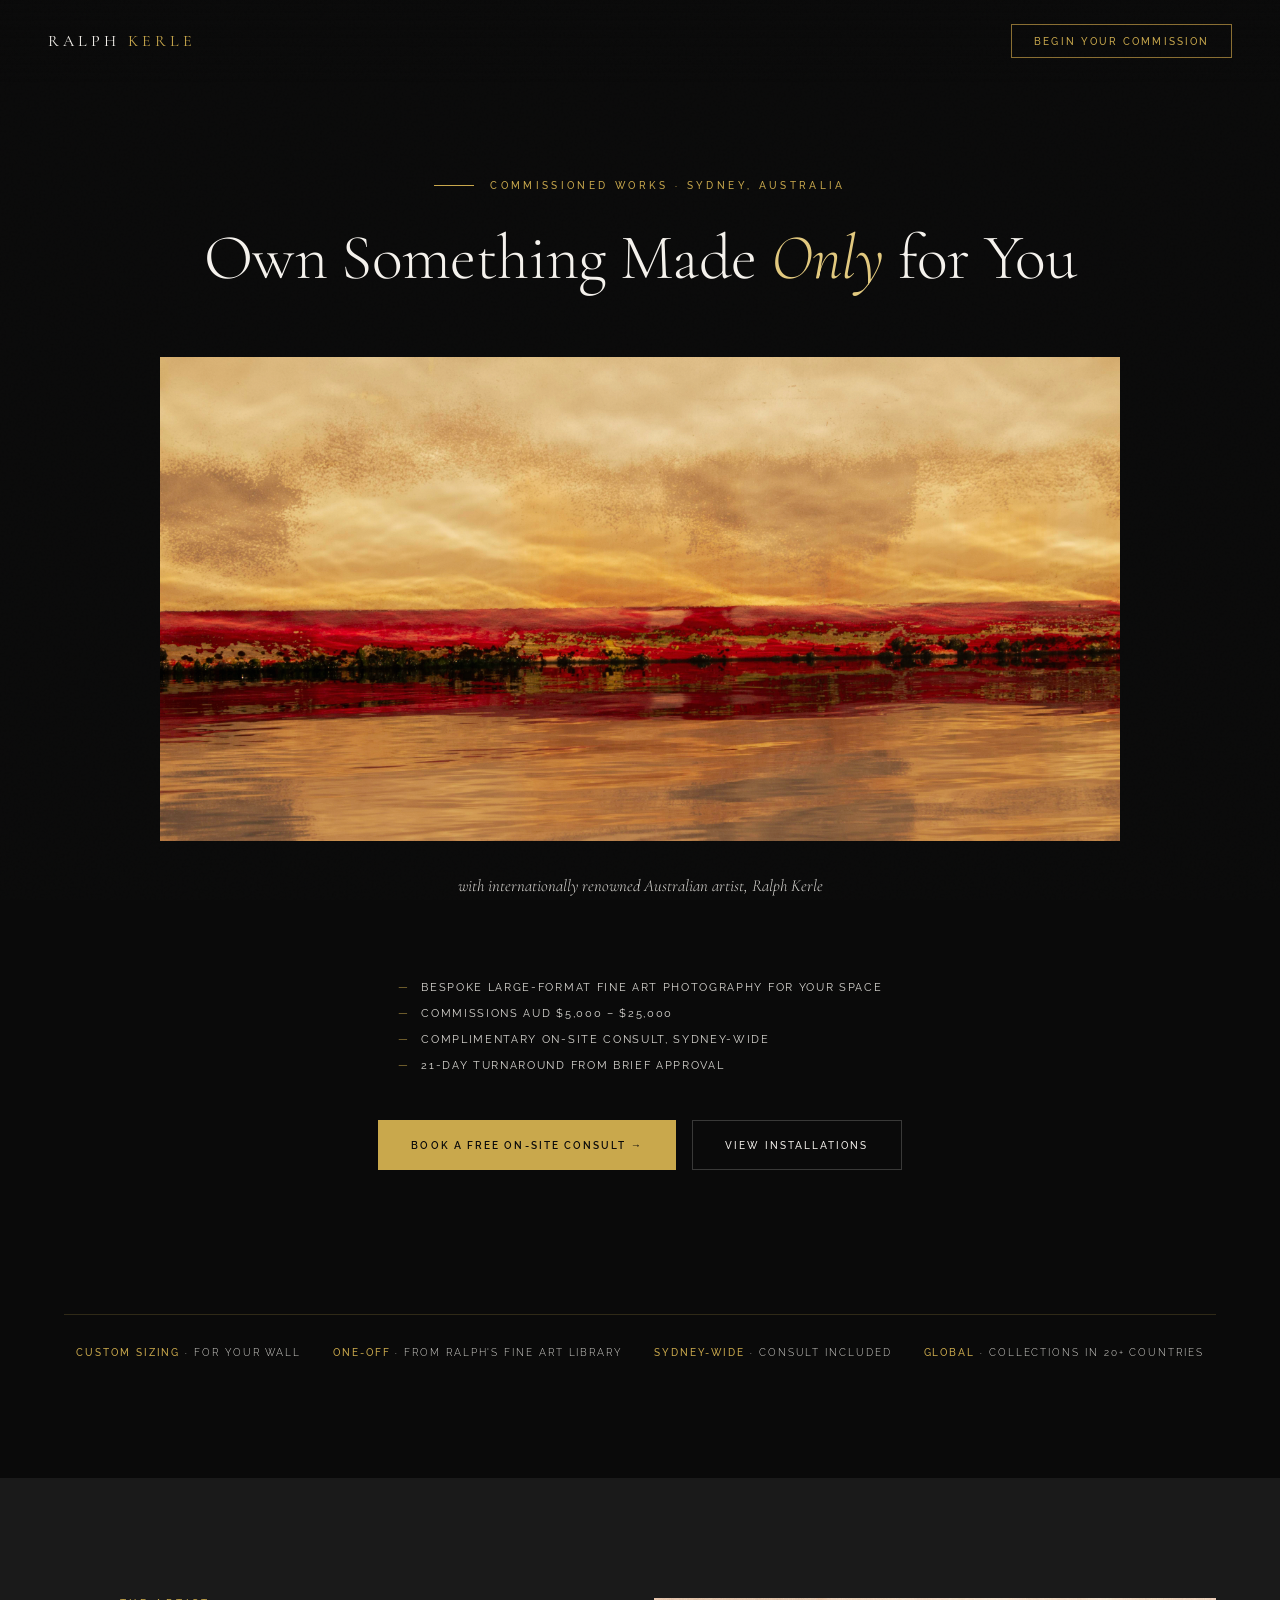
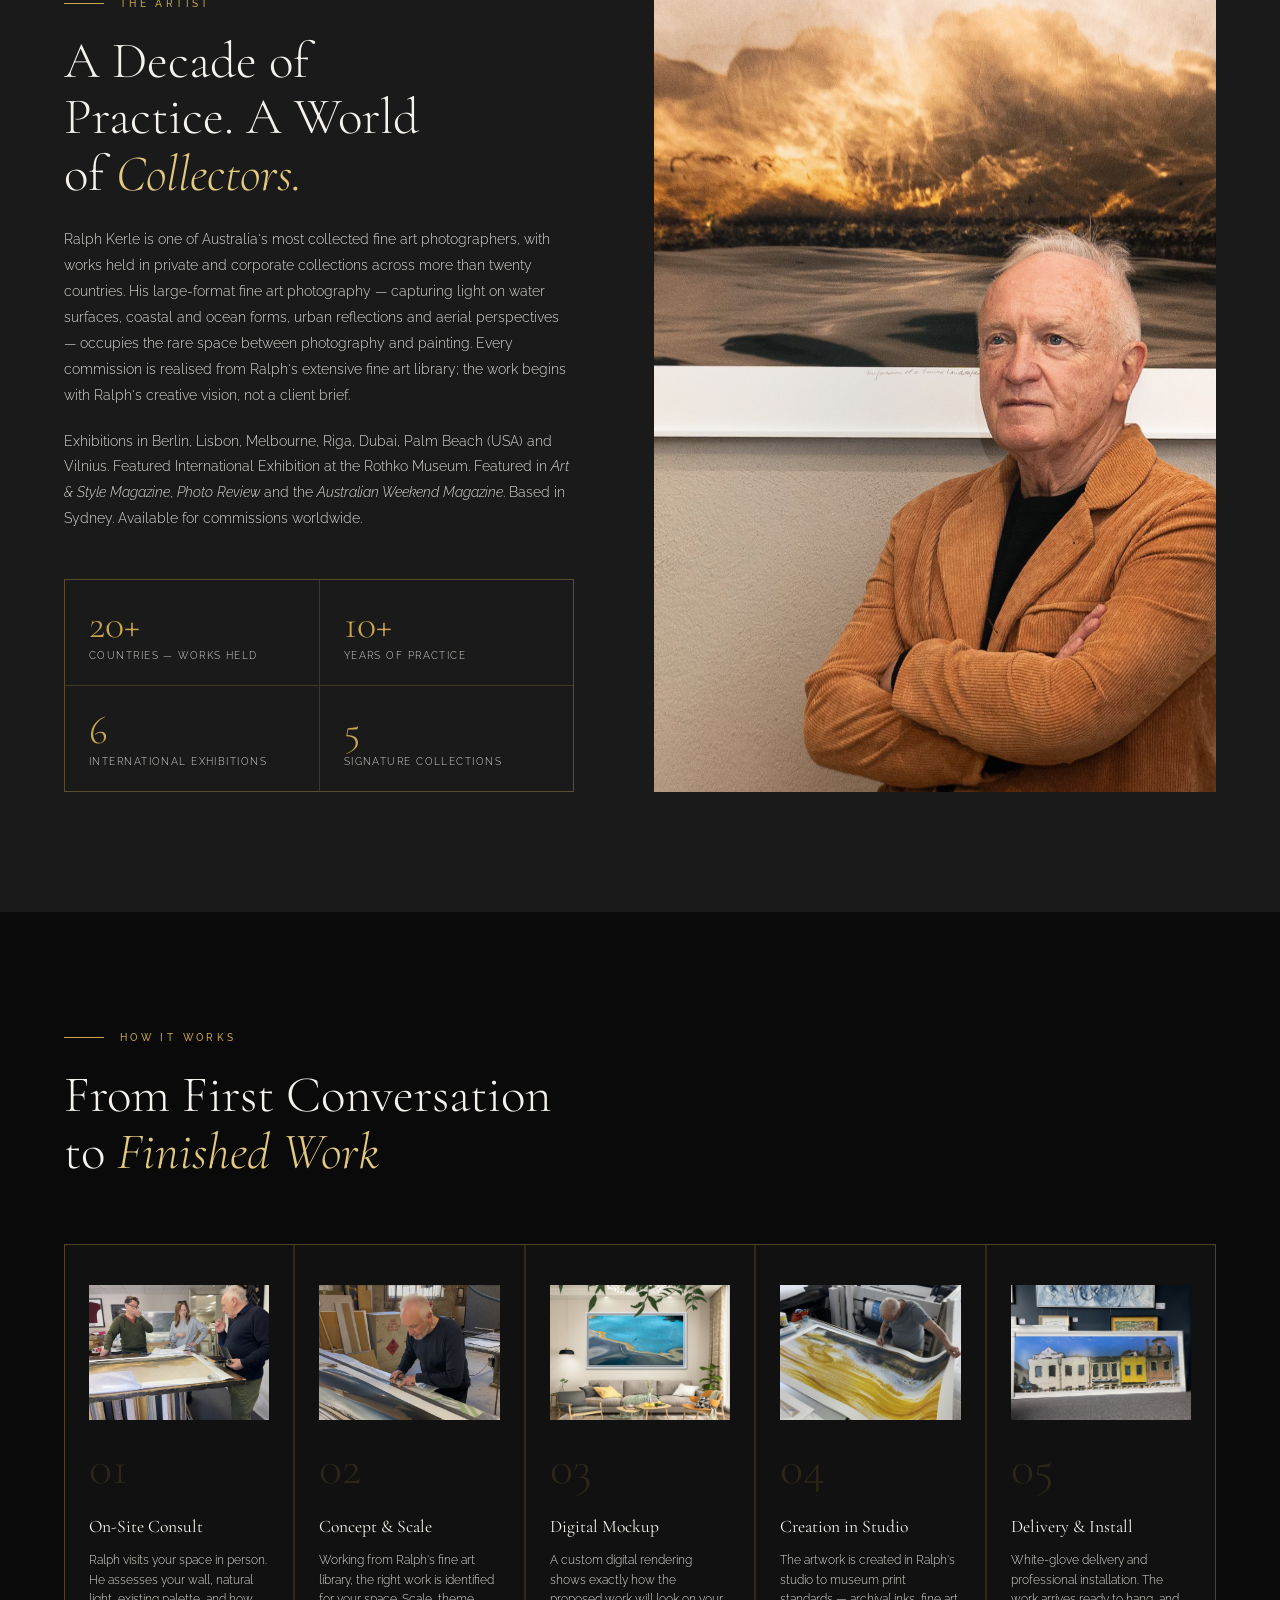
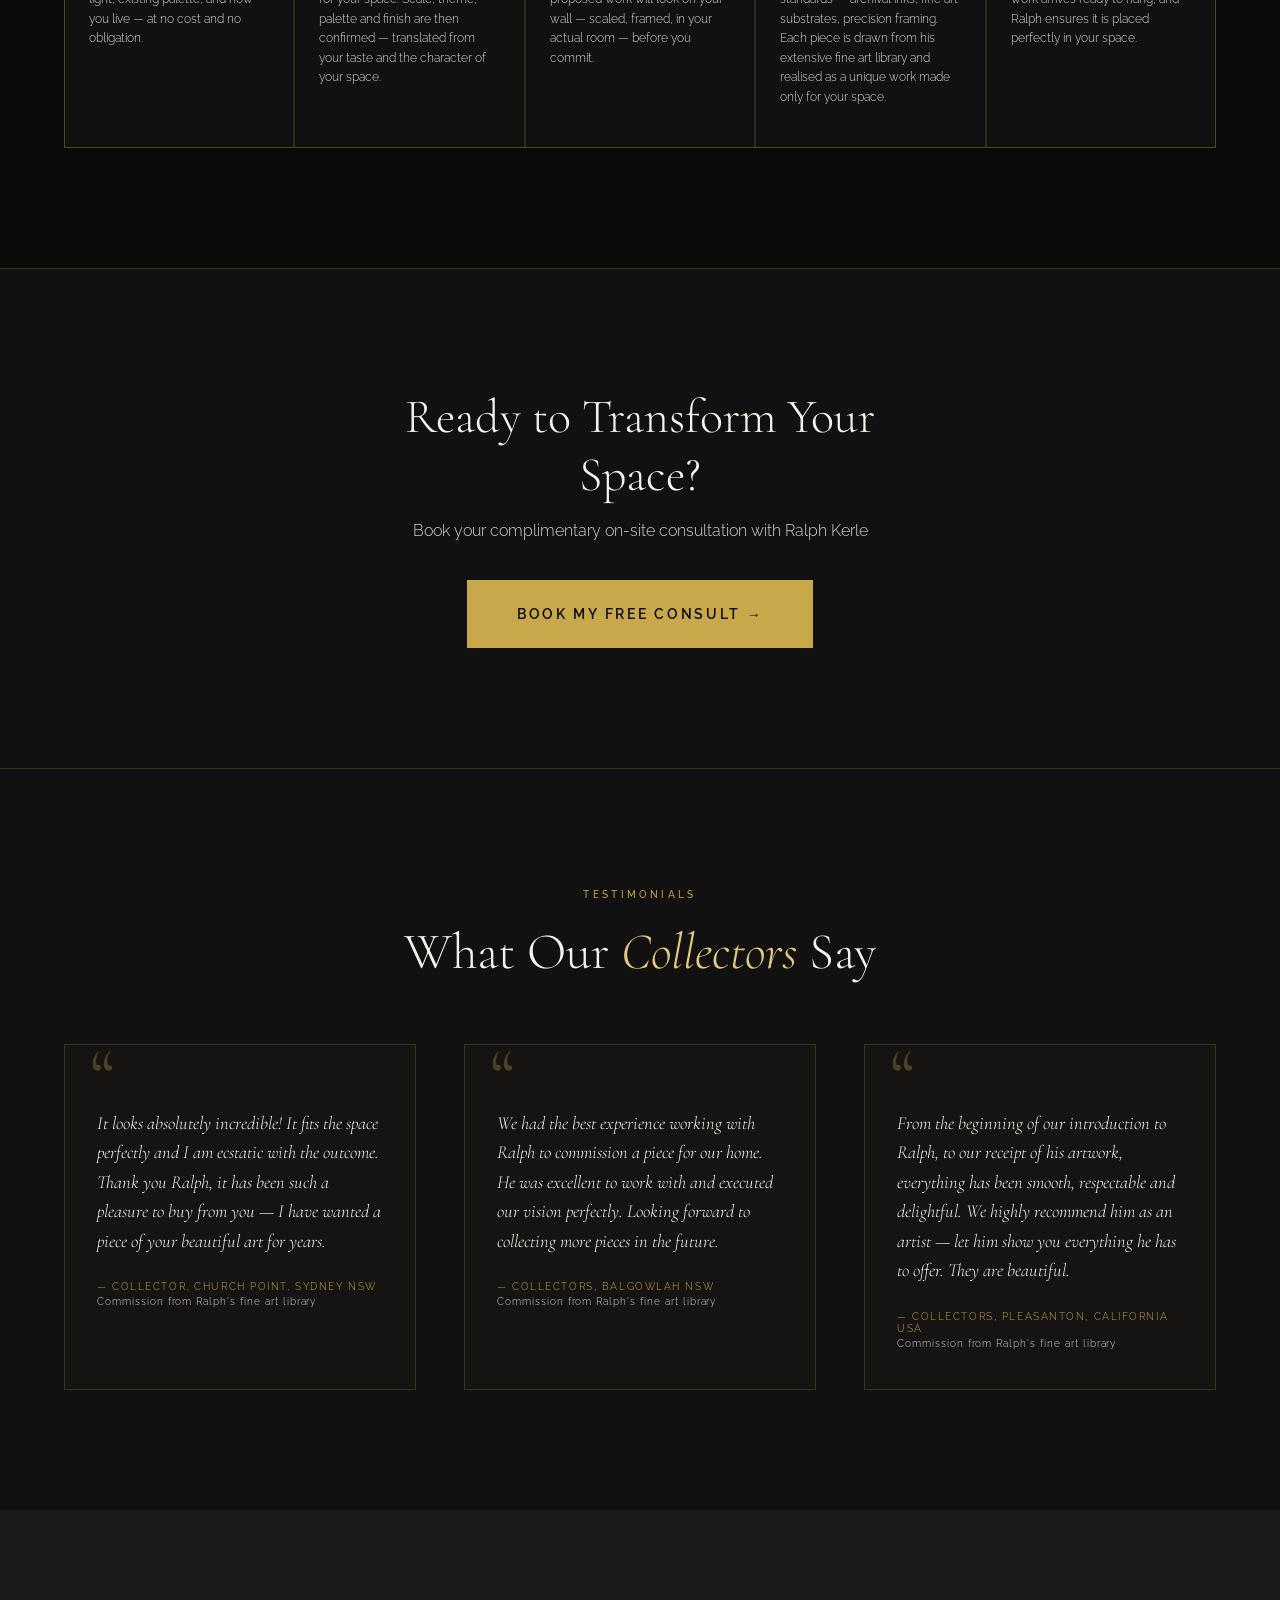
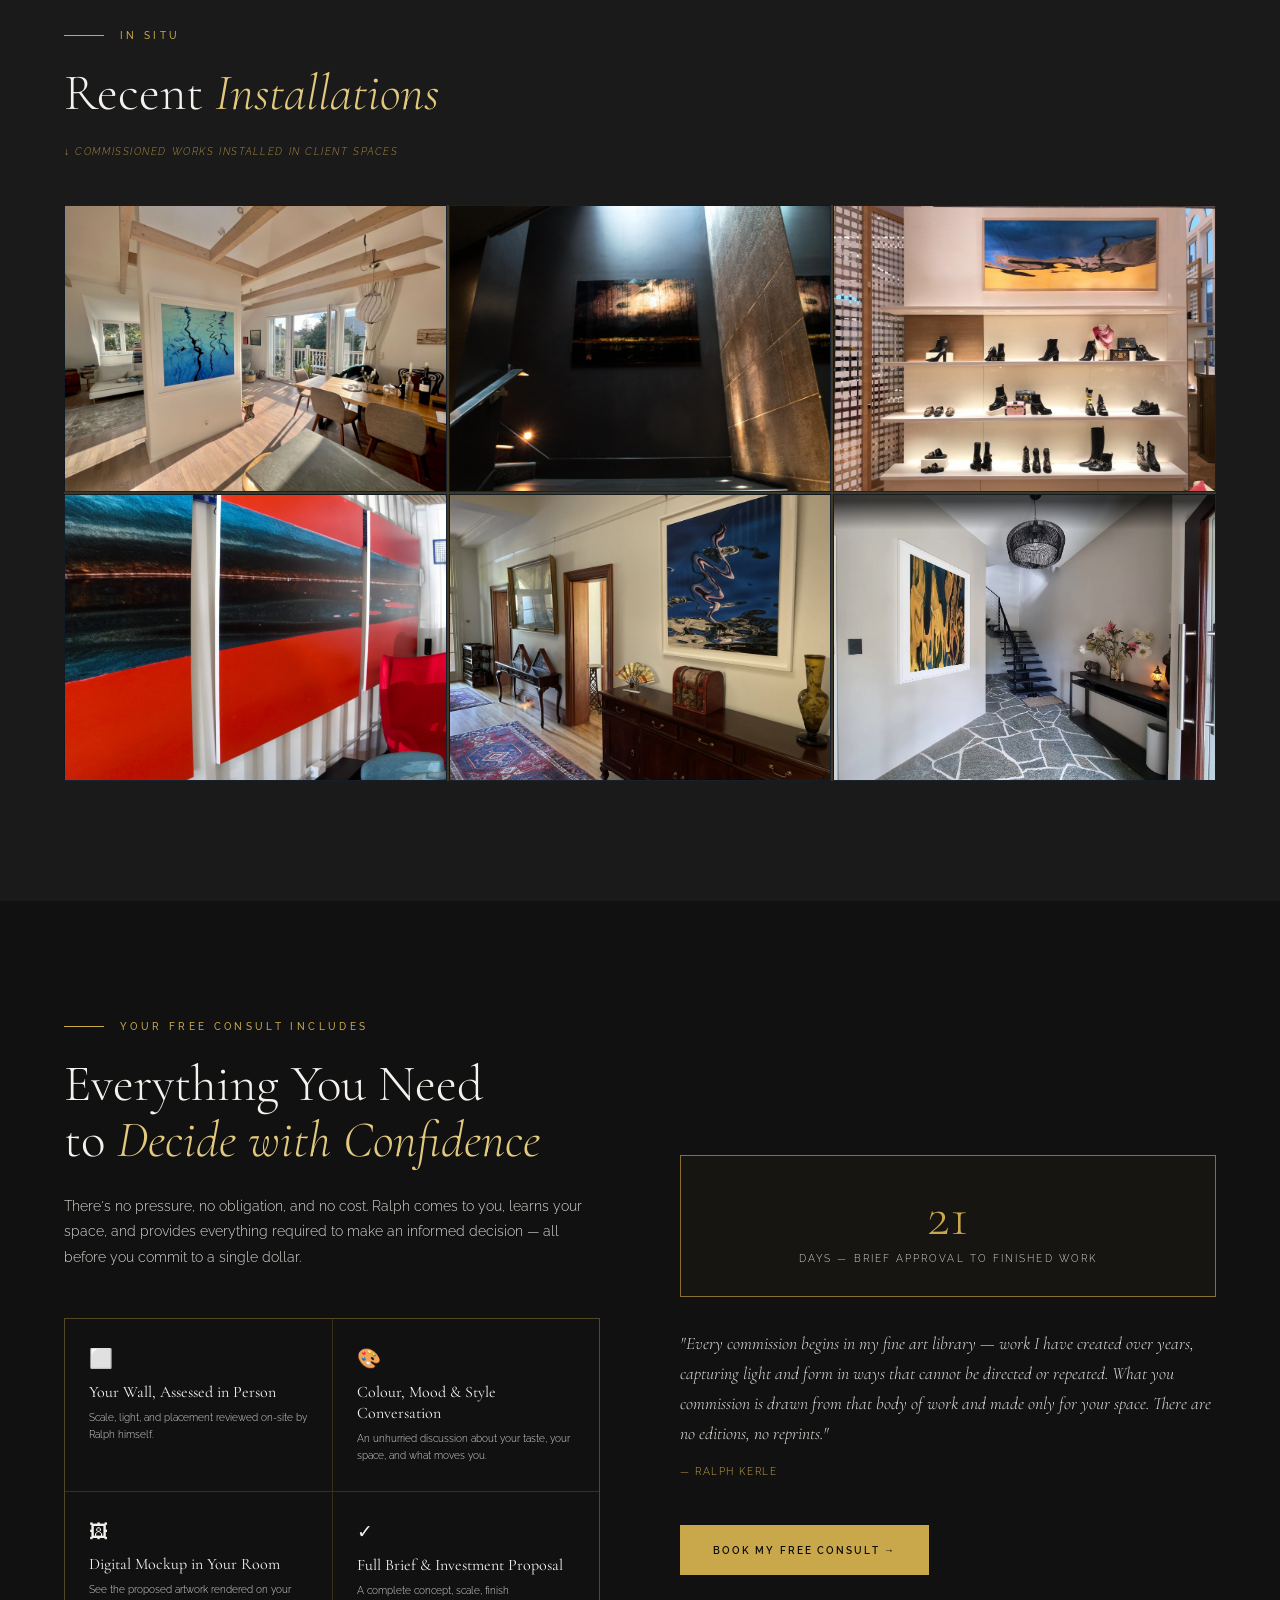
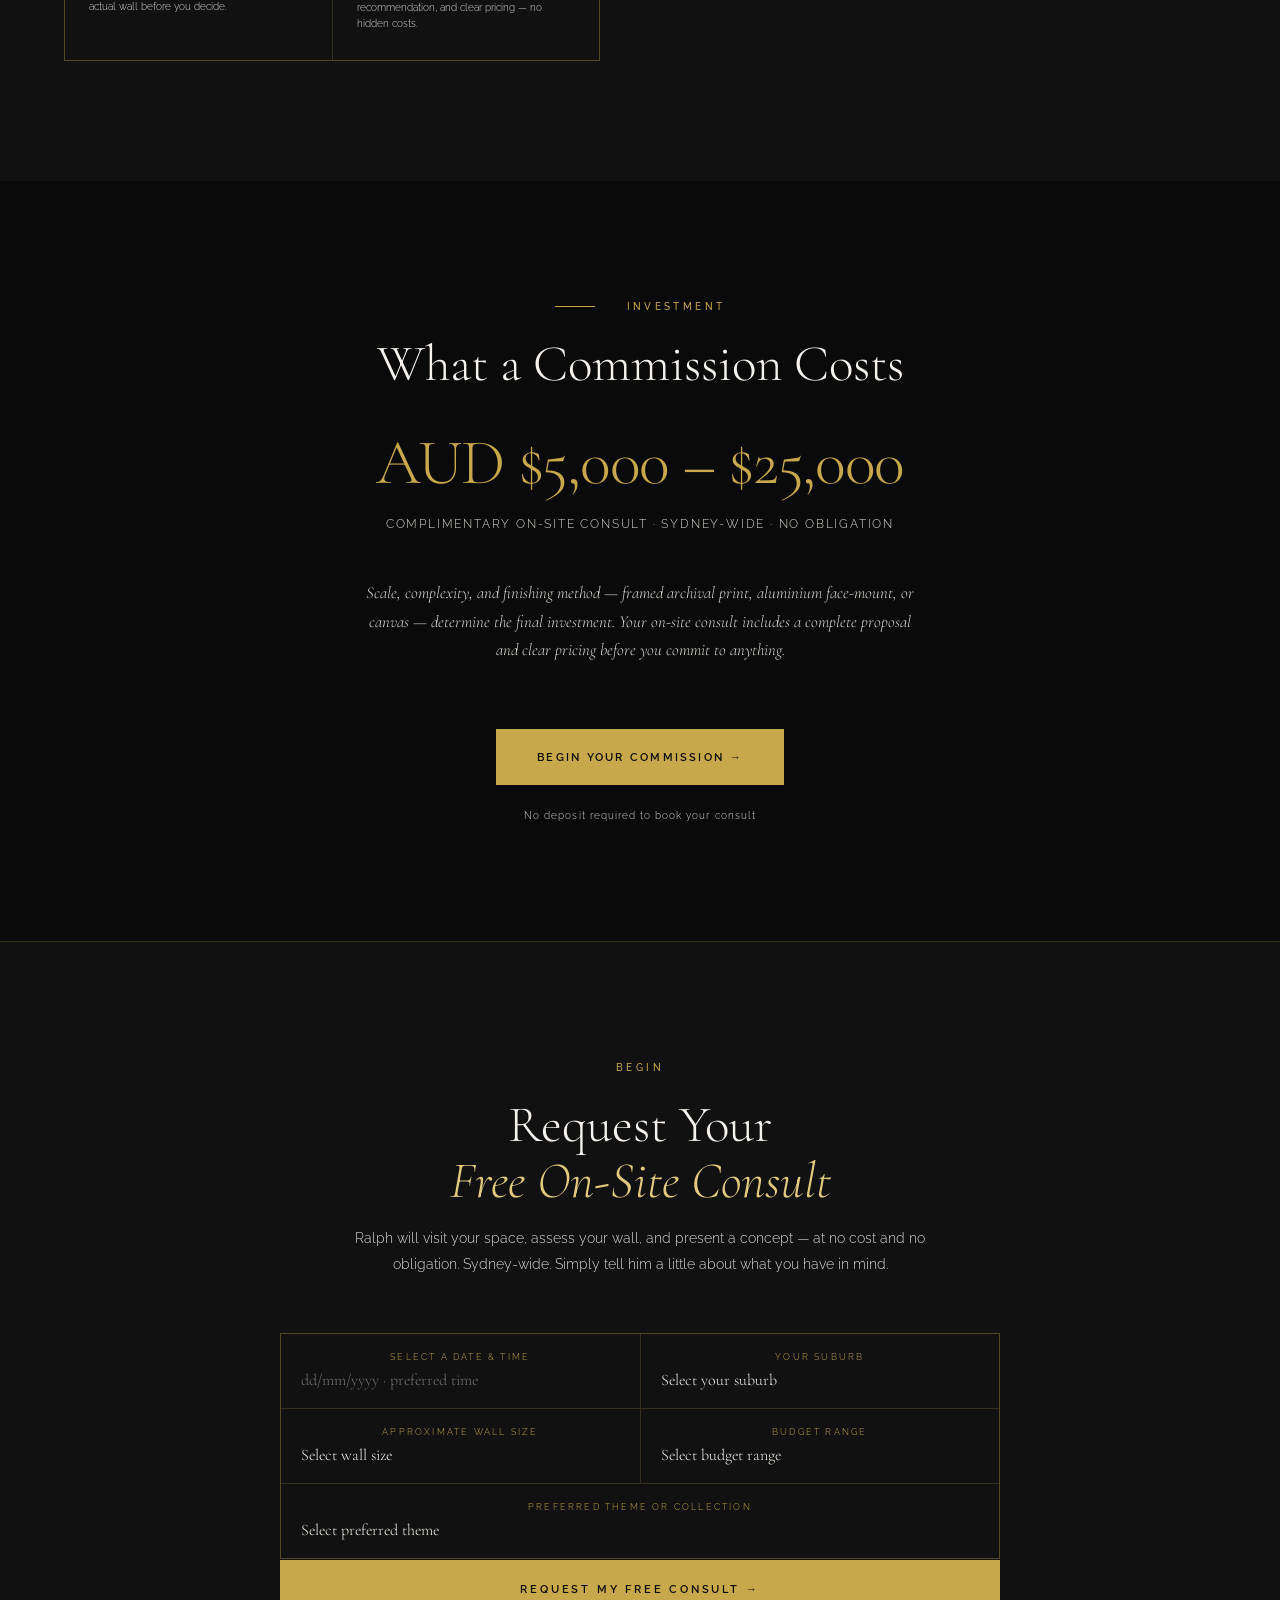
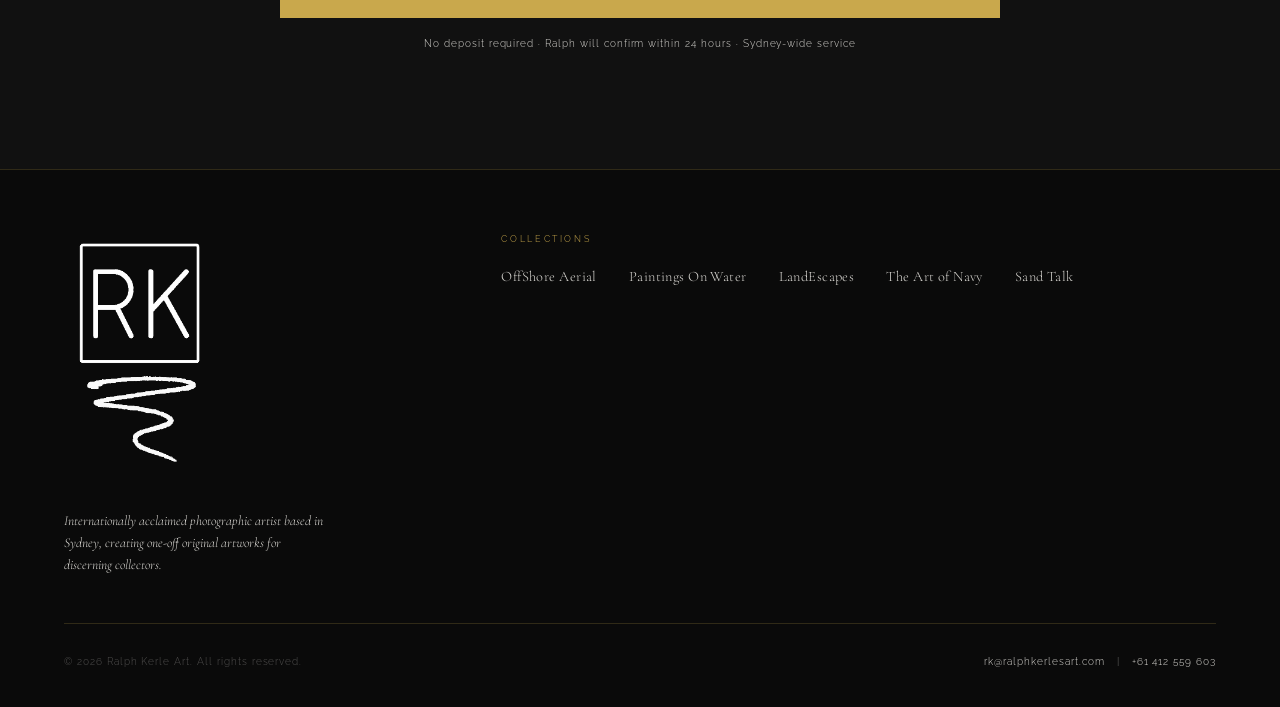
==== commit d1cebdc2: "Update index.html to redirect to v3.html" ====
--- a/index.html
+++ b/index.html
@@ -1,1495 +1,28 @@
 <!DOCTYPE html>
 <html lang="en">
 <head>
-<meta charset="UTF-8">
-<meta name="viewport" content="width=device-width, initial-scale=1.0">
-<title>Ralph Kerle | Commission a One-of-a-Kind Original Artwork</title>
-<link href="https://fonts.googleapis.com/css2?family=Cormorant+Garamond:ital,wght@0,300;0,400;0,500;0,600;1,300;1,400&family=Raleway:wght@200;300;400;500;600&display=swap" rel="stylesheet">
-<style>
-  :root {
-    --black: #0a0a0a;
-    --near-black: #111111;
-    --charcoal: #1a1a1a;
-    --gold: #c9a84c;
-    --gold-light: #e2c97e;
-    --gold-muted: #8a6e32;
-    --white: #f5f2ed;
-    --white-dim: rgba(245,242,237,0.6);
-    --white-faint: rgba(245,242,237,0.2);
-    --border: rgba(201,168,76,0.2);
-    --serif: 'Cormorant Garamond', Georgia, serif;
-    --sans: 'Raleway', sans-serif;
-  }
-
-  *, *::before, *::after { box-sizing: border-box; margin: 0; padding: 0; }
-
-  html { scroll-behavior: auto; }
-
-  body {
-    background: var(--black);
-    color: var(--white);
-    font-family: var(--sans);
-    font-weight: 300;
-    overflow-x: hidden;
-    cursor: default;
-  }
-
-  /* Grain overlay */
-  body::before {
-    content: '';
-    position: fixed;
-    top: 0;
-    left: 0;
-    width: 100vw;
-    height: 100vh;
-    background-image: url("data:image/svg+xml,%3Csvg viewBox='0 0 512 512' xmlns='http://www.w3.org/2000/svg'%3E%3Cfilter id='noise'%3E%3CfeTurbulence type='fractalNoise' baseFrequency='0.75' numOctaves='4' stitchTiles='stitch'/%3E%3C/filter%3E%3Crect width='100%25' height='100%25' filter='url(%23noise)' opacity='0.04'/%3E%3C/svg%3E");
-    pointer-events: none;
-    z-index: 9999;
-    opacity: 0.4;
-  }
-
-  /* ─── NAV ─── */
-  nav {
-    position: fixed;
-    top: 0; left: 0; right: 0;
-    z-index: 100;
-    display: flex;
-    justify-content: space-between;
-    align-items: center;
-    padding: 24px 48px;
-    background: linear-gradient(to bottom, rgba(10,10,10,0.95) 0%, transparent 100%);
-  }
-
-  .nav-logo {
-    font-family: var(--serif);
-    font-weight: 400;
-    font-size: 1rem;
-    letter-spacing: 0.25em;
-    text-transform: uppercase;
-    color: var(--white);
-    text-decoration: none;
-  }
-
-  .nav-logo span {
-    color: var(--gold);
-  }
-
-  .nav-cta {
-    font-family: var(--sans);
-    font-size: 0.65rem;
-    font-weight: 500;
-    letter-spacing: 0.2em;
-    text-transform: uppercase;
-    color: var(--gold);
-    text-decoration: none;
-    border: 1px solid var(--gold-muted);
-    padding: 10px 22px;
-    transition: all 0.3s ease;
-  }
-
-  .nav-cta:hover {
-    background: var(--gold);
-    color: var(--black);
-  }
-
-  /* ─── HERO ─── */
-  .hero {
-    min-height: 100svh;
-    display: grid;
-    grid-template-columns: 1fr 1fr;
-    position: relative;
-    overflow: hidden;
-  }
-
-  .hero-left {
-    display: flex;
-    flex-direction: column;
-    justify-content: center;
-    padding: 24px 64px 64px 64px;
-    position: relative;
-    z-index: 2;
-  }
-
-  .hero-eyebrow {
-    font-family: var(--sans);
-    font-size: 0.6rem;
-    font-weight: 500;
-    letter-spacing: 0.35em;
-    text-transform: uppercase;
-    color: var(--gold);
-    margin-bottom: 16px;
-    display: flex;
-    align-items: center;
-    gap: 16px;
-  }
-
-  .hero-eyebrow::before {
-    content: '';
-    display: block;
-    width: 40px;
-    height: 1px;
-    background: var(--gold);
-  }
-
-  .hero-headline {
-    font-family: var(--serif);
-    font-size: clamp(3rem, 5vw, 5rem);
-    font-weight: 300;
-    line-height: 1.05;
-    color: var(--white);
-    margin-bottom: 12px;
-    letter-spacing: -0.01em;
-  }
-
-  .hero-headline em {
-    font-style: italic;
-    color: var(--gold-light);
-  }
-
-  .hero-byline {
-    font-family: var(--serif);
-    font-size: 1.05rem;
-    font-weight: 300;
-    font-style: italic;
-    color: var(--white-dim);
-    margin-bottom: 32px;
-    line-height: 1.6;
-    max-width: 420px;
-  }
-
-  .hero-meta {
-    display: flex;
-    flex-direction: column;
-    gap: 6px;
-    margin-bottom: 32px;
-    padding-left: 0;
-  }
-
-  .hero-meta-item {
-    font-family: var(--sans);
-    font-size: 0.7rem;
-    font-weight: 400;
-    letter-spacing: 0.15em;
-    text-transform: uppercase;
-    color: var(--white-dim);
-    display: flex;
-    align-items: center;
-    gap: 12px;
-  }
-
-  .hero-meta-item::before {
-    content: '—';
-    color: var(--gold);
-    font-weight: 300;
-  }
-
-  .hero-actions {
-    display: flex;
-    gap: 16px;
-    align-items: center;
-    flex-wrap: wrap;
-  }
-
-  .btn-primary {
-    display: inline-flex;
-    align-items: center;
-    gap: 12px;
-    background: var(--gold);
-    color: var(--black);
-    font-family: var(--sans);
-    font-size: 0.65rem;
-    font-weight: 600;
-    letter-spacing: 0.2em;
-    text-transform: uppercase;
-    padding: 18px 32px;
-    text-decoration: none;
-    transition: all 0.3s ease;
-    border: 1px solid var(--gold);
-  }
-
-  .btn-primary:hover {
-    background: var(--gold-light);
-    border-color: var(--gold-light);
-  }
-
-  .btn-secondary {
-    display: inline-flex;
-    align-items: center;
-    gap: 12px;
-    background: transparent;
-    color: var(--white);
-    font-family: var(--sans);
-    font-size: 0.65rem;
-    font-weight: 500;
-    letter-spacing: 0.2em;
-    text-transform: uppercase;
-    padding: 18px 32px;
-    text-decoration: none;
-    border: 1px solid var(--white-faint);
-    transition: all 0.3s ease;
-  }
-
-  .btn-secondary:hover {
-    border-color: var(--white-dim);
-    color: var(--white);
-  }
-
-  .hero-trust-bar {
-    margin-top: 32px;
-    display: flex;
-    gap: 32px;
-    flex-wrap: wrap;
-    padding-top: 32px;
-    border-top: 1px solid var(--border);
-  }
-
-  .trust-item {
-    font-family: var(--sans);
-    font-size: 0.6rem;
-    letter-spacing: 0.2em;
-    text-transform: uppercase;
-    color: var(--white-dim);
-  }
-
-  .trust-item span {
-    color: var(--gold);
-    font-weight: 500;
-  }
-
-  .hero-right {
-    position: relative;
-    overflow: hidden;
-  }
-
-  .hero-image-placeholder {
-    position: absolute;
-    inset: 0;
-    background: linear-gradient(135deg, #1a2a3a 0%, #0d1f2d 40%, #0a1520 100%);
-    display: flex;
-    align-items: center;
-    justify-content: center;
-  }
-
-  /* Animated water-light effect as placeholder */
-  .water-light {
-    position: absolute;
-    inset: 0;
-    background:
-      radial-gradient(ellipse at 30% 40%, rgba(100,160,200,0.15) 0%, transparent 60%),
-      radial-gradient(ellipse at 70% 60%, rgba(201,168,76,0.08) 0%, transparent 50%),
-      radial-gradient(ellipse at 50% 80%, rgba(60,120,180,0.12) 0%, transparent 40%);
-    animation: waterShimmer 8s ease-in-out infinite alternate;
-  }
-
-  @keyframes waterShimmer {
-    0% { opacity: 0.6; transform: scale(1) rotate(0deg); }
-    50% { opacity: 1; transform: scale(1.05) rotate(0.5deg); }
-    100% { opacity: 0.7; transform: scale(0.98) rotate(-0.5deg); }
-  }
-
-  .hero-image-label {
-    position: absolute;
-    bottom: 32px;
-    right: 32px;
-    font-family: var(--sans);
-    font-size: 0.55rem;
-    letter-spacing: 0.2em;
-    text-transform: uppercase;
-    color: var(--white-dim);
-    background: rgba(10,10,10,0.6);
-    padding: 8px 14px;
-    border: 1px solid var(--border);
-  }
-
-  .hero-image-note {
-    position: absolute;
-    inset: 0;
-    display: flex;
-    flex-direction: column;
-    align-items: center;
-    justify-content: center;
-    text-align: center;
-    padding: 48px;
-    gap: 12px;
-  }
-
-  .hero-image-note p {
-    font-family: var(--serif);
-    font-size: 1.2rem;
-    font-style: italic;
-    color: rgba(245,242,237,0.25);
-  }
-
-  .hero-image-note small {
-    font-family: var(--sans);
-    font-size: 0.6rem;
-    letter-spacing: 0.2em;
-    text-transform: uppercase;
-    color: rgba(201,168,76,0.3);
-    border: 1px solid rgba(201,168,76,0.15);
-    padding: 6px 14px;
-  }
-
-  /* ─── SECTION BASE ─── */
-  section {
-    padding: 120px 64px;
-  }
-
-  .section-eyebrow {
-    font-family: var(--sans);
-    font-size: 0.6rem;
-    font-weight: 500;
-    letter-spacing: 0.35em;
-    text-transform: uppercase;
-    color: var(--gold);
-    margin-bottom: 24px;
-    display: flex;
-    align-items: center;
-    gap: 16px;
-  }
-
-  .section-eyebrow::before {
-    content: '';
-    display: block;
-    width: 40px;
-    height: 1px;
-    background: var(--gold);
-  }
-
-  .section-title {
-    font-family: var(--serif);
-    font-size: clamp(2.2rem, 4vw, 3.5rem);
-    font-weight: 300;
-    line-height: 1.1;
-    color: var(--white);
-    margin-bottom: 24px;
-  }
-
-  .section-title em {
-    font-style: italic;
-    color: var(--gold-light);
-  }
-
-  .section-body {
-    font-family: var(--sans);
-    font-size: 0.9rem;
-    font-weight: 300;
-    line-height: 1.8;
-    color: var(--white-dim);
-    max-width: 600px;
-  }
-
-  /* ─── TESTIMONIALS ─── */
-  .testimonials {
-    background: var(--near-black);
-    padding: 80px 64px;
-    border-top: 1px solid var(--border);
-    border-bottom: 1px solid var(--border);
-  }
-
-  .testimonials-grid {
-    display: grid;
-    grid-template-columns: repeat(3, 1fr);
-    gap: 48px;
-    margin-top: 16px;
-  }
-
-  .testimonial {
-    padding: 40px 32px;
-    border: 1px solid var(--border);
-    position: relative;
-    background: rgba(201,168,76,0.02);
-    transition: border-color 0.3s ease;
-  }
-
-  .testimonial:hover {
-    border-color: rgba(201,168,76,0.4);
-  }
-
-  .testimonial::before {
-    content: '\201C';
-    font-family: var(--serif);
-    font-size: 5rem;
-    line-height: 0;
-    color: var(--gold);
-    opacity: 0.3;
-    position: absolute;
-    top: 32px;
-    left: 24px;
-  }
-
-  .testimonial-quote {
-    font-family: var(--serif);
-    font-size: 1.15rem;
-    font-style: italic;
-    font-weight: 300;
-    line-height: 1.6;
-    color: var(--white);
-    margin-bottom: 24px;
-    padding-top: 24px;
-  }
-
-  .testimonial-attribution {
-    font-family: var(--sans);
-    font-size: 0.65rem;
-    letter-spacing: 0.15em;
-    text-transform: uppercase;
-    color: var(--gold);
-  }
-
-  .testimonial-context {
-    font-family: var(--sans);
-    font-size: 0.6rem;
-    letter-spacing: 0.1em;
-    color: var(--white-dim);
-    margin-top: 4px;
-  }
-
-  /* ─── ABOUT / CREDENTIALS ─── */
-  .about {
-    background: var(--charcoal);
-    display: grid;
-    grid-template-columns: 1fr 1fr;
-    gap: 80px;
-    align-items: center;
-  }
-
-  .about-credentials {
-    display: grid;
-    grid-template-columns: 1fr 1fr;
-    gap: 1px;
-    background: var(--border);
-    border: 1px solid var(--border);
-    margin-top: 48px;
-  }
-
-  .credential-item {
-    background: var(--charcoal);
-    padding: 24px;
-  }
-
-  .credential-number {
-    font-family: var(--serif);
-    font-size: 2.5rem;
-    font-weight: 300;
-    color: var(--gold);
-    line-height: 1;
-    margin-bottom: 6px;
-  }
-
-  .credential-label {
-    font-family: var(--sans);
-    font-size: 0.6rem;
-    letter-spacing: 0.15em;
-    text-transform: uppercase;
-    color: var(--white-dim);
-  }
-
-  .about-image-placeholder {
-    aspect-ratio: 4/5;
-    background: linear-gradient(160deg, #1a2530 0%, #0d1820 100%);
-    display: flex;
-    align-items: center;
-    justify-content: center;
-    border: 1px solid var(--border);
-    position: relative;
-    overflow: hidden;
-  }
-
-  .about-image-placeholder::after {
-    content: '';
-    position: absolute;
-    inset: 0;
-    background: radial-gradient(ellipse at 40% 50%, rgba(100,160,200,0.1) 0%, transparent 70%);
-    animation: waterShimmer 10s ease-in-out infinite alternate;
-  }
-
-  .about-image-note {
-    text-align: center;
-    z-index: 1;
-  }
-
-  .about-image-note p {
-    font-family: var(--serif);
-    font-size: 1rem;
-    font-style: italic;
-    color: rgba(245,242,237,0.2);
-    margin-bottom: 12px;
-  }
-
-  .about-image-note small {
-    font-family: var(--sans);
-    font-size: 0.55rem;
-    letter-spacing: 0.2em;
-    text-transform: uppercase;
-    color: rgba(201,168,76,0.3);
-    border: 1px solid rgba(201,168,76,0.15);
-    padding: 6px 12px;
-    display: inline-block;
-  }
-
-  /* ─── PROCESS ─── */
-  .process {
-    background: var(--black);
-  }
-
-  .process-steps {
-    display: grid;
-    grid-template-columns: repeat(5, 1fr);
-    gap: 2px;
-    margin-top: 64px;
-    background: var(--border);
-    border: 1px solid var(--border);
-  }
-
-  .process-step {
-    background: var(--near-black);
-    padding: 40px 24px;
-    position: relative;
-    transition: background 0.3s ease;
-  }
-
-  .process-step:hover {
-    background: var(--charcoal);
-  }
-
-  .step-number {
-    font-family: var(--serif);
-    font-size: 3rem;
-    font-weight: 300;
-    color: rgba(201,168,76,0.15);
-    line-height: 1;
-    margin-bottom: 24px;
-  }
-
-  .step-icon {
-    width: 32px;
-    height: 32px;
-    margin-bottom: 20px;
-    color: var(--gold);
-  }
-
-  .step-title {
-    font-family: var(--serif);
-    font-size: 1.1rem;
-    font-weight: 400;
-    color: var(--white);
-    margin-bottom: 12px;
-    line-height: 1.3;
-  }
-
-  .step-desc {
-    font-family: var(--sans);
-    font-size: 0.72rem;
-    font-weight: 300;
-    line-height: 1.7;
-    color: var(--white-dim);
-  }
-
-  .step-image-placeholder {
-    width: 100%;
-    aspect-ratio: 4/3;
-    background: linear-gradient(135deg, #1a2530 0%, #0d1820 100%);
-    margin-bottom: 24px;
-    display: flex;
-    align-items: center;
-    justify-content: center;
-    border: 1px solid var(--border);
-    position: relative;
-    overflow: hidden;
-  }
-
-  .step-image-placeholder::after {
-    content: '';
-    position: absolute;
-    inset: 0;
-    background: radial-gradient(ellipse at 50% 50%, rgba(100,160,200,0.08) 0%, transparent 70%);
-  }
-
-  .step-image-note {
-    font-family: var(--sans);
-    font-size: 0.5rem;
-    letter-spacing: 0.15em;
-    text-transform: uppercase;
-    color: rgba(201,168,76,0.25);
-    text-align: center;
-    padding: 8px;
-    z-index: 1;
-    position: relative;
-  }
-
-  /* ─── CONSULT INCLUDES ─── */
-  .consult-includes {
-    background: var(--near-black);
-    display: grid;
-    grid-template-columns: 1fr 1fr;
-    gap: 80px;
-    align-items: center;
-  }
-
-  .consult-tiles {
-    display: grid;
-    grid-template-columns: 1fr 1fr;
-    gap: 1px;
-    background: var(--border);
-    border: 1px solid var(--border);
-  }
-
-  .consult-tile {
-    background: var(--near-black);
-    padding: 28px 24px;
-    transition: background 0.3s ease;
-    cursor: default;
-  }
-
-  .consult-tile:hover {
-    background: rgba(201,168,76,0.04);
-  }
-
-  .tile-icon {
-    font-size: 1.2rem;
-    margin-bottom: 12px;
-    display: block;
-  }
-
-  .tile-title {
-    font-family: var(--serif);
-    font-size: 1rem;
-    font-weight: 400;
-    color: var(--white);
-    margin-bottom: 6px;
-    line-height: 1.3;
-  }
-
-  .tile-desc {
-    font-family: var(--sans);
-    font-size: 0.65rem;
-    font-weight: 300;
-    line-height: 1.6;
-    color: var(--white-dim);
-  }
-
-  .consult-right .turnaround {
-    margin-top: 48px;
-    padding: 32px;
-    border: 1px solid var(--gold-muted);
-    background: rgba(201,168,76,0.03);
-    text-align: center;
-  }
-
-  .turnaround-number {
-    font-family: var(--serif);
-    font-size: 3.5rem;
-    font-weight: 300;
-    color: var(--gold);
-    line-height: 1;
-  }
-
-  .turnaround-label {
-    font-family: var(--sans);
-    font-size: 0.65rem;
-    letter-spacing: 0.2em;
-    text-transform: uppercase;
-    color: var(--white-dim);
-    margin-top: 8px;
-  }
-
-  /* ─── INSTALLATIONS ─── */
-  .installations {
-    background: var(--charcoal);
-  }
-
-  .installations-note {
-    font-family: var(--sans);
-    font-size: 0.65rem;
-    letter-spacing: 0.15em;
-    text-transform: uppercase;
-    color: var(--gold);
-    font-style: italic;
-    margin-bottom: 48px;
-    opacity: 0.8;
-  }
-
-  .installations-grid {
-    display: grid;
-    grid-template-columns: repeat(3, 1fr);
-    gap: 2px;
-    background: var(--border);
-  }
-
-  .install-item {
-    aspect-ratio: 4/3;
-    background: linear-gradient(135deg, #1a2530 0%, #0d1820 100%);
-    display: flex;
-    align-items: flex-end;
-    justify-content: flex-start;
-    position: relative;
-    overflow: hidden;
-    border: 1px solid transparent;
-    transition: border-color 0.3s ease;
-  }
-
-  .install-item:hover {
-    border-color: var(--gold-muted);
-  }
-
-  .install-item img {
-    position: absolute;
-    inset: 0;
-    width: 100%;
-    height: 100%;
-    object-fit: cover;
-    transition: transform 0.5s ease;
-  }
-
-  .install-item:hover img {
-    transform: scale(1.05);
-  }
-
-  .install-overlay {
-    position: absolute;
-    inset: 0;
-    background: linear-gradient(to top, rgba(0,0,0,0.8) 0%, transparent 60%);
-    display: flex;
-    flex-direction: column;
-    justify-content: flex-end;
-    padding: 20px;
-    opacity: 0;
-    transform: translateY(20px);
-    transition: all 0.3s ease;
-    z-index: 2;
-  }
-
-  .install-item:hover .install-overlay {
-    opacity: 1;
-    transform: translateY(0);
-  }
-
-  .install-overlay .title {
-    font-family: var(--serif);
-    font-size: 1.1rem;
-    font-weight: 400;
-    color: var(--white);
-    margin-bottom: 4px;
-  }
-
-  .install-overlay .location {
-    font-family: var(--sans);
-    font-size: 0.65rem;
-    letter-spacing: 0.15em;
-    text-transform: uppercase;
-    color: var(--gold);
-  }
-
-  .install-label {
-    font-family: var(--sans);
-    font-size: 0.55rem;
-    letter-spacing: 0.15em;
-    text-transform: uppercase;
-    color: rgba(245,242,237,0.3);
-    background: rgba(10,10,10,0.6);
-    padding: 6px 10px;
-    position: relative;
-    z-index: 1;
-    border: 1px solid rgba(201,168,76,0.1);
-  }
-
-  /* ─── INVESTMENT ─── */
-  .investment {
-    background: var(--black);
-    text-align: center;
-  }
-
-  .investment .section-title {
-    margin-bottom: 8px;
-  }
-
-  .investment-range {
-    font-family: var(--serif);
-    font-size: clamp(2.5rem, 5vw, 4.5rem);
-    font-weight: 300;
-    color: var(--gold);
-    margin: 32px 0 16px;
-    letter-spacing: -0.02em;
-  }
-
-  .investment-sub {
-    font-family: var(--sans);
-    font-size: 0.75rem;
-    letter-spacing: 0.15em;
-    text-transform: uppercase;
-    color: var(--white-dim);
-    margin-bottom: 48px;
-  }
-
-  .investment-explainer {
-    font-family: var(--serif);
-    font-size: 1.05rem;
-    font-style: italic;
-    color: var(--white-dim);
-    max-width: 560px;
-    margin: 0 auto 64px;
-    line-height: 1.7;
-  }
-
-  .investment-cta {
-    display: inline-flex;
-    flex-direction: column;
-    align-items: center;
-    gap: 16px;
-  }
-
-  /* ─── BOOKING FORM ─── */
-  .booking {
-    background: var(--near-black);
-    border-top: 1px solid var(--border);
-  }
-
-  .booking-inner {
-    max-width: 720px;
-    margin: 0 auto;
-    text-align: center;
-  }
-
-  .booking-inner .section-eyebrow {
-    justify-content: center;
-  }
-
-  .booking-inner .section-eyebrow::before {
-    display: none;
-  }
-
-  .booking-inner .section-title {
-    margin-bottom: 16px;
-  }
-
-  .booking-inner .section-body {
-    margin: 0 auto 56px;
-    text-align: center;
-  }
-
-  .form-grid {
-    display: grid;
-    grid-template-columns: 1fr 1fr;
-    gap: 1px;
-    background: var(--border);
-    border: 1px solid var(--border);
-    margin-bottom: 1px;
-  }
-
-  .form-field {
-    background: var(--near-black);
-    padding: 0;
-  }
-
-  .form-field label {
-    display: block;
-    font-family: var(--sans);
-    font-size: 0.55rem;
-    letter-spacing: 0.25em;
-    text-transform: uppercase;
-    color: var(--gold);
-    padding: 18px 20px 4px;
-  }
-
-  .form-field select,
-  .form-field input {
-    display: block;
-    width: 100%;
-    background: transparent;
-    border: none;
-    outline: none;
-    font-family: var(--serif);
-    font-size: 1rem;
-    font-weight: 300;
-    color: var(--white);
-    padding: 4px 20px 18px;
-    cursor: pointer;
-    appearance: none;
-  }
-
-  .form-field select option {
-    background: var(--charcoal);
-    color: var(--white);
-  }
-
-  .form-full {
-    grid-column: 1 / -1;
-  }
-
-  .btn-form {
-    width: 100%;
-    background: var(--gold);
-    color: var(--black);
-    font-family: var(--sans);
-    font-size: 0.7rem;
-    font-weight: 600;
-    letter-spacing: 0.25em;
-    text-transform: uppercase;
-    padding: 22px;
-    border: none;
-    cursor: pointer;
-    transition: background 0.3s ease;
-    display: flex;
-    align-items: center;
-    justify-content: center;
-    gap: 12px;
-    margin-top: 1px;
-  }
-
-  .btn-form:hover {
-    background: var(--gold-light);
-  }
-
-  .form-assurance {
-    font-family: var(--sans);
-    font-size: 0.6rem;
-    letter-spacing: 0.1em;
-    color: var(--white-dim);
-    margin-top: 20px;
-    text-align: center;
-  }
-
-  /* ─── FOOTER ─── */
-  footer {
-    background: var(--black);
-    padding: 64px 64px 40px;
-    border-top: 1px solid var(--border);
-  }
-
-  .footer-grid {
-    display: grid;
-    grid-template-columns: 1fr 2fr;
-    gap: 80px;
-    margin-bottom: 48px;
-  }
-
-  .footer-brand {
-    display: flex;
-    flex-direction: column;
-    gap: 20px;
-  }
-
-  .footer-logo-img {
-    max-width: 150px;
-    width: auto;
-    height: auto;
-    object-fit: contain;
-    margin-bottom: 16px;
-    display: block;
-  }
-
-  .footer-tagline {
-    font-family: var(--serif);
-    font-size: 0.85rem;
-    font-style: italic;
-    color: var(--white-dim);
-    line-height: 1.6;
-    max-width: 260px;
-  }
-
-  .footer-collections {
-    display: flex;
-    flex-direction: column;
-    gap: 8px;
-  }
-
-  .footer-col-label {
-    font-family: var(--sans);
-    font-size: 0.55rem;
-    letter-spacing: 0.3em;
-    text-transform: uppercase;
-    color: var(--gold);
-    margin-bottom: 16px;
-  }
-
-  .footer-col-links {
-    display: flex;
-    flex-wrap: wrap;
-    gap: 16px 32px;
-  }
-
-  .footer-col-links a {
-    font-family: var(--serif);
-    font-size: 0.9rem;
-    color: var(--white-dim);
-    text-decoration: none;
-    transition: color 0.2s ease;
-    letter-spacing: 0.03em;
-  }
-
-  .footer-col-links a:hover {
-    color: var(--gold);
-  }
-
-  .footer-bottom {
-    display: flex;
-    justify-content: space-between;
-    align-items: center;
-    padding-top: 32px;
-    border-top: 1px solid var(--border);
-    flex-wrap: wrap;
-    gap: 12px;
-  }
-
-  .footer-copy {
-    font-family: var(--sans);
-    font-size: 0.6rem;
-    letter-spacing: 0.1em;
-    color: rgba(245,242,237,0.3);
-  }
-
-  .footer-contact-line {
-    display: flex;
-    align-items: center;
-    gap: 12px;
-    font-size: 0.6rem;
-    letter-spacing: 0.1em;
-  }
-
-  .footer-contact-line a {
-    font-family: var(--sans);
-    color: var(--white-dim);
-    text-decoration: none;
-    transition: color 0.2s ease;
-  }
-
-  .footer-contact-line a:hover {
-    color: var(--gold);
-  }
-
-  .contact-separator {
-    color: var(--white-dim);
-    opacity: 0.5;
-  }
-
-  /* ─── ANIMATIONS ─── */
-  @keyframes fadeUp {
-    from { opacity: 0; transform: translateY(30px); }
-    to { opacity: 1; transform: translateY(0); }
-  }
-
-  .hero-left > * {
-    animation: fadeUp 0.9s ease both;
-  }
-  .hero-eyebrow { animation-delay: 0.1s; }
-  .hero-headline { animation-delay: 0.25s; }
-  .hero-byline { animation-delay: 0.4s; }
-  .hero-meta { animation-delay: 0.5s; }
-  .hero-actions { animation-delay: 0.6s; }
-  .hero-trust-bar { animation-delay: 0.75s; }
-
-  /* ─── COPY ANNOTATION BADGES ─── */
-  .copy-note {
-    display: inline-block;
-    background: rgba(201,168,76,0.15);
-    border: 1px solid rgba(201,168,76,0.3);
-    color: var(--gold-light);
-    font-family: var(--sans);
-    font-size: 0.5rem;
-    letter-spacing: 0.15em;
-    text-transform: uppercase;
-    padding: 3px 8px;
-    margin-left: 8px;
-    vertical-align: middle;
-    font-style: normal;
-  }
-</style>
+    <meta charset="UTF-8">
+    <meta name="viewport" content="width=device-width, initial-scale=1.0">
+    <title>Ralph Kerle - Art Commissions</title>
+    <meta http-equiv="refresh" content="0; url=v3.html">
+    <style>
+        body {
+            background: #0a0a0a;
+            color: #fff;
+            font-family: system-ui, -apple-system, sans-serif;
+            display: flex;
+            align-items: center;
+            justify-content: center;
+            height: 100vh;
+            margin: 0;
+        }
+        a {
+            color: #c9a050;
+            text-decoration: none;
+        }
+    </style>
 </head>
 <body>
-
-<!-- ═══════════════════════════════════════════ -->
-<!-- HERO                                        -->
-<!-- ═══════════════════════════════════════════ -->
-<section class="hero">
-  <div class="hero-left">
-    <div class="hero-eyebrow">Commissioned Works · Sydney, Australia</div>
-
-    <h1 class="hero-headline">
-      Own Something<br>
-      Made <em>Only</em><br>
-      for You
-    </h1>
-
-    <p class="hero-byline">
-      with internationally renowned Australian artist, Ralph Kerle
-    </p>
-
-    <ul class="hero-meta" style="list-style:none;">
-      <li class="hero-meta-item">Bespoke large-format photography for your space</li>
-      <li class="hero-meta-item">Commissions AUD $5,000 – $25,000</li>
-      <li class="hero-meta-item">Complimentary on-site consult, Sydney-wide</li>
-      <li class="hero-meta-item">21-day turnaround from brief approval</li>
-    </ul>
-
-    <div class="hero-actions">
-      <a href="#booking" class="btn-primary">
-        Book a Free On-Site Consult →
-      </a>
-      <a href="#installations" class="btn-secondary">
-        View Installations
-      </a>
-    </div>
-
-    <div class="hero-trust-bar">
-      <div class="trust-item"><span>Custom Sizing</span> · For Your Wall</div>
-      <div class="trust-item"><span>One-Off</span> · Originals Only</div>
-      <div class="trust-item"><span>Sydney-Wide</span> · Consult Included</div>
-      <div class="trust-item"><span>Global</span> · Collections Held</div>
-    </div>
-  </div>
-
-  <div class="hero-right">
-    <div class="hero-image-placeholder" style="background: url('images/main.jpg') center/cover no-repeat;">
-    </div>
-    <div class="hero-image-label">Paintings on Water · Commission Available</div>
-  </div>
-</section>
-
-<!-- ═══════════════════════════════════════════ -->
-<!-- TESTIMONIALS                                -->
-<!-- ═══════════════════════════════════════════ -->
-<div class="testimonials">
-  <div class="testimonials-grid">
-    <div class="testimonial">
-      <p class="testimonial-quote">A perfect fit for our space — the work transforms the entire room. Nothing else could have done what this piece does.</p>
-      <div class="testimonial-attribution">— Janine P., Mosman</div>
-      <div class="testimonial-context">Water series · Living room installation</div>
-    </div>
-    <div class="testimonial">
-      <p class="testimonial-quote">Ralph created something completely beyond what we imagined. The process was collaborative and the result is extraordinary.</p>
-      <div class="testimonial-attribution">— David & Sarah T., Manly</div>
-      <div class="testimonial-context">Coastal aerial · Entry hall, large format</div>
-    </div>
-    <div class="testimonial">
-      <p class="testimonial-quote">From the first consult to delivery, this was the most considered art purchase we've ever made. The piece is breathtaking.</p>
-      <div class="testimonial-attribution">— Alex R., Neutral Bay</div>
-      <div class="testimonial-context">LandEscapes series · Home office</div>
-    </div>
-  </div>
-</div>
-
-<!-- ═══════════════════════════════════════════ -->
-<!-- ABOUT / CREDENTIALS                         -->
-<!-- ═══════════════════════════════════════════ -->
-<section class="about">
-  <div class="about-left">
-    <div class="section-eyebrow">The Artist</div>
-    <h2 class="section-title">A Decade of<br>Practice. A World<br>of <em>Collectors.</em></h2>
-    <p class="section-body">
-      Ralph Kerle is one of Australia's most collected fine art photographers, with works held in private and corporate collections across more than twenty countries. His large-format abstracts — capturing light on water surfaces, coastal forms, and aerial perspectives — occupy the rare space between photography and painting.
-    </p>
-    <p class="section-body" style="margin-top:20px;">
-      Exhibitions in Berlin, Lisbon, Riga, Dubai, Palm Beach, and Vilnius. Featured in <em>Art &amp; Style Magazine.</em> Based in Sydney. Available for commissions worldwide.
-    </p>
-    <div class="about-credentials">
-      <div class="credential-item">
-        <div class="credential-number">20+</div>
-        <div class="credential-label">Countries — works held</div>
-      </div>
-      <div class="credential-item">
-        <div class="credential-number">10+</div>
-        <div class="credential-label">Years of practice</div>
-      </div>
-      <div class="credential-item">
-        <div class="credential-number">6</div>
-        <div class="credential-label">International exhibitions</div>
-      </div>
-      <div class="credential-item">
-        <div class="credential-number">5</div>
-        <div class="credential-label">Signature collections</div>
-      </div>
-    </div>
-  </div>
-  <div class="about-right">
-    <div class="about-image-placeholder" style="background: url('images/hero-artwork.jpg') center/cover no-repeat;">
-    </div>
-  </div>
-</section>
-
-<!-- ═══════════════════════════════════════════ -->
-<!-- PROCESS                                     -->
-<!-- ═══════════════════════════════════════════ -->
-<section class="process" id="process">
-  <div class="section-eyebrow">How It Works</div>
-  <h2 class="section-title">From First Conversation<br>to <em>Finished Work</em></h2>
-
-  <div class="process-steps">
-
-    <div class="process-step">
-      <div class="step-image-placeholder" style="background: url('https://images.unsplash.com/photo-1600607687939-ce8a6c25118c?w=600&q=80') center/cover no-repeat;">
-      </div>
-      <div class="step-number">01</div>
-      <div class="step-title">On-Site Consult</div>
-      <p class="step-desc">Ralph visits your space in person. He assesses your wall, natural light, existing palette, and how you live — at no cost and no obligation.</p>
-    </div>
-
-    <div class="process-step">
-      <div class="step-image-placeholder" style="background: url('https://images.unsplash.com/photo-1579783902614-a3fb3927b6a5?w=600&q=80') center/cover no-repeat;">
-      </div>
-      <div class="step-number">02</div>
-      <div class="step-title">Concept & Scale</div>
-      <p class="step-desc">A bespoke brief is developed — scale, theme, palette, and finish — translated from your taste and your space into a clear artistic direction.</p>
-    </div>
-
-    <div class="process-step">
-      <div class="step-image-placeholder" style="background: url('https://images.unsplash.com/photo-1549490349-8643362247b5?w=600&q=80') center/cover no-repeat;">
-      </div>
-      <div class="step-number">03</div>
-      <div class="step-title">Digital Mockup</div>
-      <p class="step-desc">A custom digital rendering shows exactly how the proposed work will look on your wall — scaled, framed, in your actual room — before you commit.</p>
-    </div>
-
-    <div class="process-step">
-      <div class="step-image-placeholder" style="background: url('https://images.unsplash.com/photo-1460661419201-fd4cecdf8a8b?w=600&q=80') center/cover no-repeat;">
-      </div>
-      <div class="step-number">04</div>
-      <div class="step-title">Creation in Studio</div>
-      <p class="step-desc">The artwork is captured, curated, and produced in Ralph's studio to museum print standards — archival inks, fine art substrates, precision framing.</p>
-    </div>
-
-    <div class="process-step">
-      <div class="step-image-placeholder" style="background: url('https://images.unsplash.com/photo-1513364776144-60967b0f800f?w=600&q=80') center/cover no-repeat;">
-      </div>
-      <div class="step-number">05</div>
-      <div class="step-title">Delivery & Install</div>
-      <p class="step-desc">White-glove delivery and professional installation. The work arrives ready to hang, and Ralph ensures it is placed perfectly in your space.</p>
-    </div>
-
-  </div>
-</section>
-
-<!-- ═══════════════════════════════════════════ -->
-<!-- CONSULT INCLUDES                            -->
-<!-- ═══════════════════════════════════════════ -->
-<section class="consult-includes" id="consult">
-  <div class="consult-left">
-    <div class="section-eyebrow">Your Free Consult Includes</div>
-    <h2 class="section-title">Everything You Need<br>to <em>Decide with Confidence</em></h2>
-    <p class="section-body">
-      There's no pressure, no obligation, and no cost. Ralph comes to you, learns your space, and provides everything required to make an informed decision — all before you commit to a single dollar.
-    </p>
-
-    <div class="consult-tiles" style="margin-top:48px;">
-      <div class="consult-tile">
-        <span class="tile-icon">⬜</span>
-        <div class="tile-title">Your Wall, Assessed in Person</div>
-        <p class="tile-desc">Scale, light, and placement reviewed on-site by Ralph himself.</p>
-      </div>
-      <div class="consult-tile">
-        <span class="tile-icon">🎨</span>
-        <div class="tile-title">Colour, Mood & Style Conversation</div>
-        <p class="tile-desc">An unhurried discussion about your taste, your space, and what moves you.</p>
-      </div>
-      <div class="consult-tile">
-        <span class="tile-icon">🖼</span>
-        <div class="tile-title">Digital Mockup in Your Room</div>
-        <p class="tile-desc">See the proposed artwork rendered on your actual wall before you decide.</p>
-      </div>
-      <div class="consult-tile">
-        <span class="tile-icon">✓</span>
-        <div class="tile-title">Full Brief & Investment Proposal</div>
-        <p class="tile-desc">A complete concept, scale, finish recommendation, and clear pricing — no hidden costs.</p>
-      </div>
-    </div>
-  </div>
-
-  <div class="consult-right">
-    <div class="turnaround">
-      <div class="turnaround-number">21</div>
-      <div class="turnaround-label">Days — Brief Approval to Finished Work</div>
-    </div>
-    <p class="section-body" style="margin-top:32px; font-style: italic; font-family: var(--serif); font-size: 1.1rem; line-height: 1.7;">
-      "Every piece I create is made once, for one space, for one collector. There are no editions, no reprints. What you commission exists only for you."
-    </p>
-    <p style="font-family: var(--sans); font-size: 0.65rem; letter-spacing: 0.15em; text-transform: uppercase; color: var(--gold); margin-top: 16px;">— Ralph Kerle</p>
-
-    <div style="margin-top: 48px;">
-      <a href="#booking" class="btn-primary">Book My Free Consult →</a>
-    </div>
-  </div>
-</section>
-
-<!-- ═══════════════════════════════════════════ -->
-<!-- INSTALLATIONS                               -->
-<!-- ═══════════════════════════════════════════ -->
-<section class="installations" id="installations">
-  <div class="section-eyebrow">In Situ</div>
-  <h2 class="section-title">Recent <em>Installations</em></h2>
-  <p class="installations-note">↓ Commissioned works installed in client spaces</p>
-
-  <div class="installations-grid">
-    <div class="install-item">
-      <img src="installations/IMG_2394.webp" alt="Coastal Residence">
-      <div class="install-overlay">
-        <p class="title">Coastal Residence</p>
-        <p class="location">Mosman, NSW</p>
-      </div>
-    </div>
-    <div class="install-item">
-      <img src="installations/IMG_2610.webp" alt="Penthouse Suite">
-      <div class="install-overlay">
-        <p class="title">Penthouse Suite</p>
-        <p class="location">Sydney CBD</p>
-      </div>
-    </div>
-    <div class="install-item">
-      <img src="installations/IMG_2644.webp" alt="Beach House">
-      <div class="install-overlay">
-        <p class="title">Beach House</p>
-        <p class="location">Palm Beach</p>
-      </div>
-    </div>
-    <div class="install-item">
-      <img src="installations/IMG_2653.webp" alt="Modern Villa">
-      <div class="install-overlay">
-        <p class="title">Modern Villa</p>
-        <p class="location">Vaucluse</p>
-      </div>
-    </div>
-    <div class="install-item">
-      <img src="installations/IMG_2668.webp" alt="Waterfront Home">
-      <div class="install-overlay">
-        <p class="title">Waterfront Home</p>
-        <p class="location">Neutral Bay</p>
-      </div>
-    </div>
-    <div class="install-item">
-      <img src="installations/IMG_2708.webp" alt="Contemporary Loft">
-      <div class="install-overlay">
-        <p class="title">Contemporary Loft</p>
-        <p class="location">Surry Hills</p>
-      </div>
-    </div>
-  </div>
-</section>
-
-<!-- ═══════════════════════════════════════════ -->
-<!-- INVESTMENT                                  -->
-<!-- ═══════════════════════════════════════════ -->
-<section class="investment" id="investment">
-  <div class="section-eyebrow" style="justify-content:center;"><span></span>Investment</div>
-  <h2 class="section-title">What a Commission Costs</h2>
-
-  <div class="investment-range">AUD $5,000 – $25,000</div>
-  <div class="investment-sub">Complimentary on-site consult · Sydney-wide · No obligation</div>
-
-  <p class="investment-explainer">
-    Scale, complexity, and finishing method — framed archival print, aluminium face-mount, or canvas — determine the final investment. Your on-site consult includes a complete proposal and clear pricing before you commit to anything.
-  </p>
-
-  <div class="investment-cta">
-    <a href="#booking" class="btn-primary" style="font-size: 0.7rem; padding: 20px 40px;">Begin Your Commission →</a>
-    <p style="font-family: var(--sans); font-size: 0.65rem; letter-spacing: 0.1em; color: var(--white-dim); margin-top: 8px;">No deposit required to book your consult</p>
-  </div>
-</section>
-
-<!-- ═══════════════════════════════════════════ -->
-<!-- BOOKING FORM                                -->
-<!-- ═══════════════════════════════════════════ -->
-<section class="booking" id="booking">
-  <div class="booking-inner">
-    <div class="section-eyebrow">Begin</div>
-    <h2 class="section-title">Request Your<br><em>Free On-Site Consult</em></h2>
-    <p class="section-body">
-      Ralph will visit your space, assess your wall, and present a concept — at no cost and no obligation. Sydney-wide. Simply tell him a little about what you have in mind.
-    </p>
-
-    <div class="form-grid">
-      <div class="form-field">
-        <label>Select a Date & Time</label>
-        <input type="text" placeholder="dd/mm/yyyy · preferred time" />
-      </div>
-      <div class="form-field">
-        <label>Your Suburb</label>
-        <select>
-          <option value="" disabled selected>Select your suburb</option>
-          <option>Mosman</option>
-          <option>Manly</option>
-          <option>Neutral Bay</option>
-          <option>Palm Beach</option>
-          <option>Balmoral</option>
-          <option>CBD / City</option>
-          <option>Eastern Suburbs</option>
-          <option>North Shore</option>
-          <option>Northern Beaches</option>
-          <option>Inner West</option>
-          <option>Other Sydney</option>
-        </select>
-      </div>
-      <div class="form-field">
-        <label>Approximate Wall Size</label>
-        <select>
-          <option value="" disabled selected>Select wall size</option>
-          <option>Small — up to 80cm</option>
-          <option>Medium — 80cm to 150cm</option>
-          <option>Large — 150cm to 250cm</option>
-          <option>Statement — 250cm+</option>
-          <option>Not sure — Ralph will advise</option>
-        </select>
-      </div>
-      <div class="form-field">
-        <label>Budget Range</label>
-        <select>
-          <option value="" disabled selected>Select budget range</option>
-          <option>$5,000 – $8,000</option>
-          <option>$8,000 – $12,000</option>
-          <option>$12,000 – $18,000</option>
-          <option>$18,000 – $25,000</option>
-          <option>Flexible — advise at consult</option>
-        </select>
-      </div>
-      <div class="form-field form-full">
-        <label>Preferred Theme or Collection</label>
-        <select>
-          <option value="" disabled selected>Select preferred theme</option>
-          <option>OffShore Aerial — coastal from above</option>
-          <option>Paintings on Water — light on surface</option>
-          <option>LandEscapes — earth and horizon</option>
-          <option>The Art of Navy — deep water tones</option>
-          <option>Sand Talk — shore and tide</option>
-          <option>Open to Ralph's recommendation</option>
-        </select>
-      </div>
-    </div>
-
-    <button class="btn-form">
-      Request My Free Consult →
-    </button>
-
-    <p class="form-assurance">No deposit required · Ralph will confirm within 24 hours · Sydney-wide service</p>
-  </div>
-</section>
-
-<!-- ═══════════════════════════════════════════ -->
-<!-- FOOTER                                      -->
-<!-- ═══════════════════════════════════════════ -->
-<footer>
-  <div class="footer-grid">
-    <div class="footer-brand">
-      <img src="logo.gif" alt="Ralph Kerle" class="footer-logo-img">
-      <p class="footer-tagline">Internationally acclaimed photographic artist based in Sydney, creating one-off original artworks for discerning collectors.</p>
-    </div>
-    <div class="footer-collections">
-      <div class="footer-col-label">Collections</div>
-      <div class="footer-col-links">
-        <a href="https://www.ralphkerlesart.com/artwork-for-sale/offshore-aerial-collection" target="_blank">OffShore Aerial</a>
-        <a href="https://www.ralphkerlesart.com/artwork-for-sale/paintings-on-water-collection" target="_blank">Paintings On Water</a>
-        <a href="https://www.ralphkerlesart.com/artwork-for-sale/landescapes-collection" target="_blank">LandEscapes</a>
-        <a href="https://www.ralphkerlesart.com/the-art-of-navy-exhibition-review" target="_blank">The Art of Navy</a>
-        <a href="https://www.ralphkerlesart.com/artwork-for-sale/sand-talk-collection" target="_blank">Sand Talk</a>
-      </div>
-    </div>
-  </div>
-  <div class="footer-bottom">
-    <div class="footer-copy">© 2026 Ralph Kerle Art. All rights reserved.</div>
-    <div class="footer-contact-line">
-      <a href="mailto:rk@ralphkerlesart.com">rk@ralphkerlesart.com</a>
-      <span class="contact-separator">|</span>
-      <a href="tel:+61412559603">+61 412 559 603</a>
-    </div>
-  </div>
-</footer>
-
+    <p>Redirecting to <a href="v3.html">v3.html</a>...</p>
 </body>
-</html>+</html>
